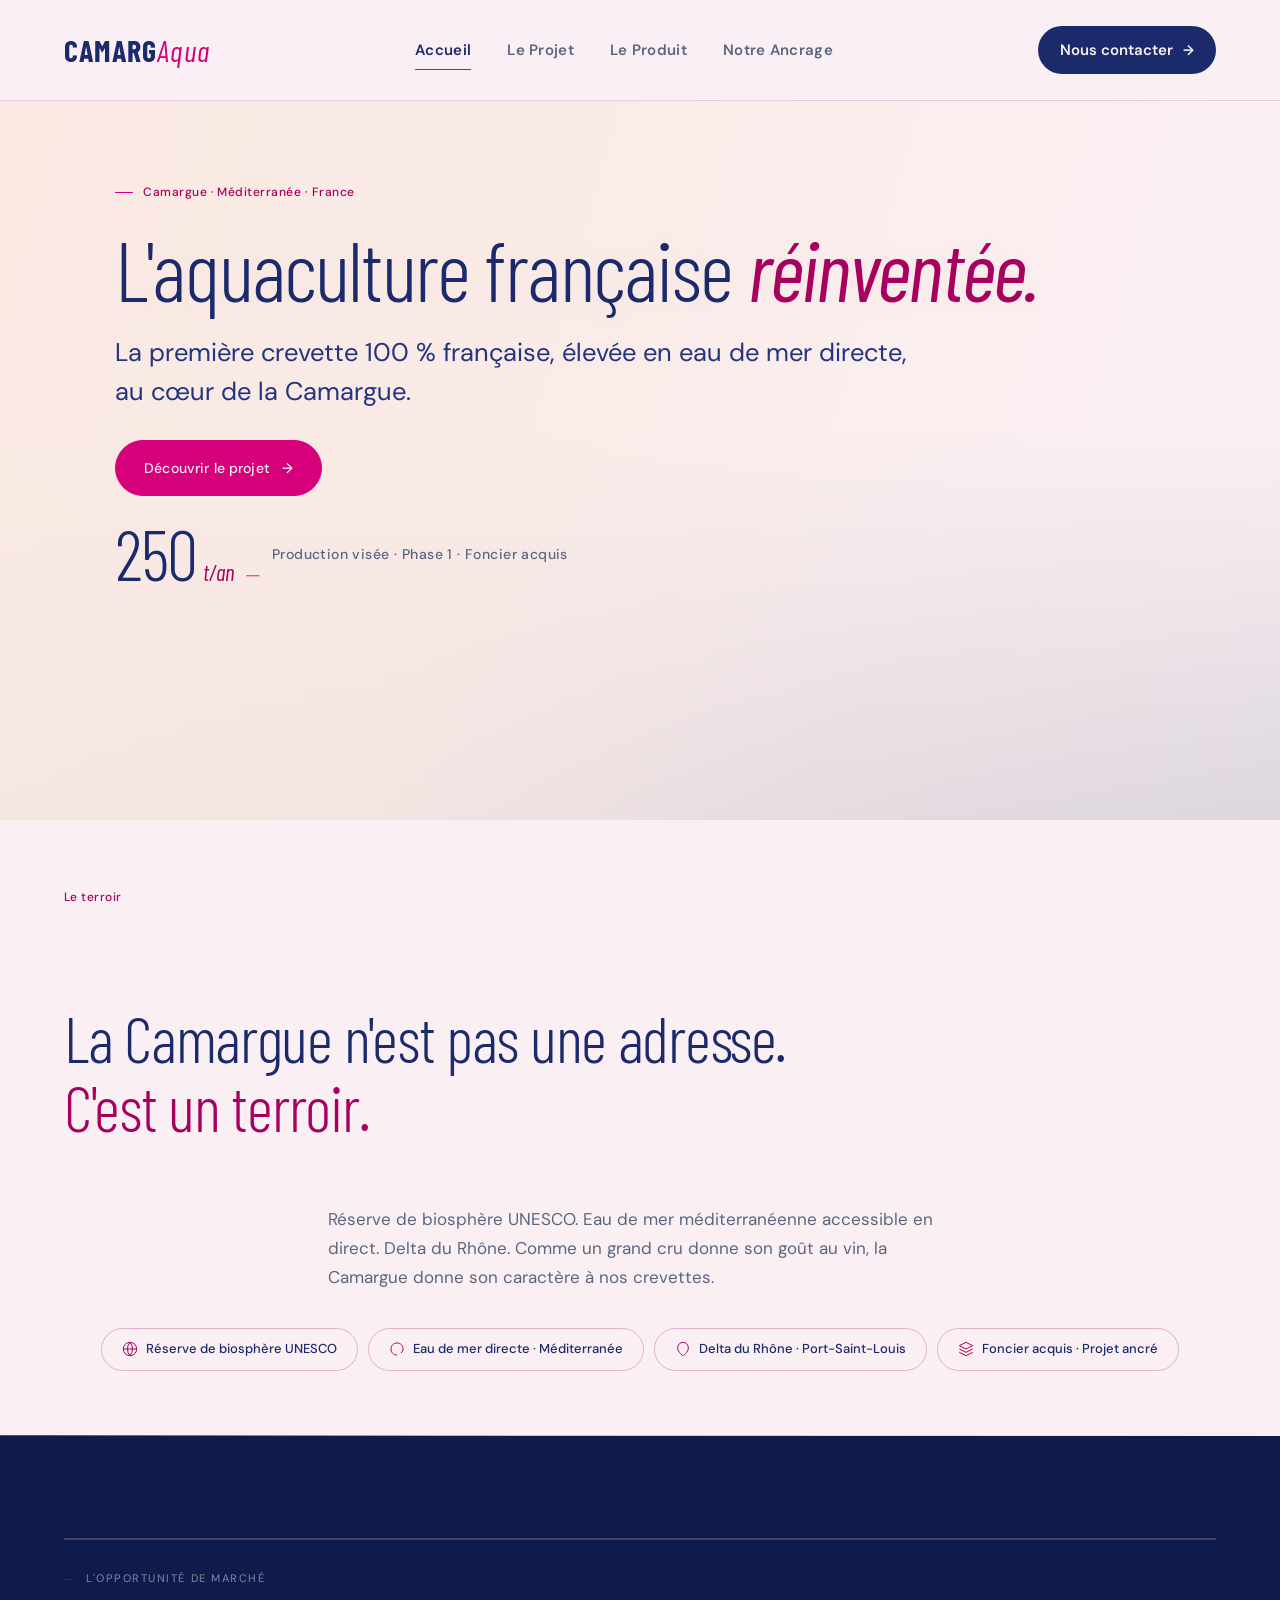
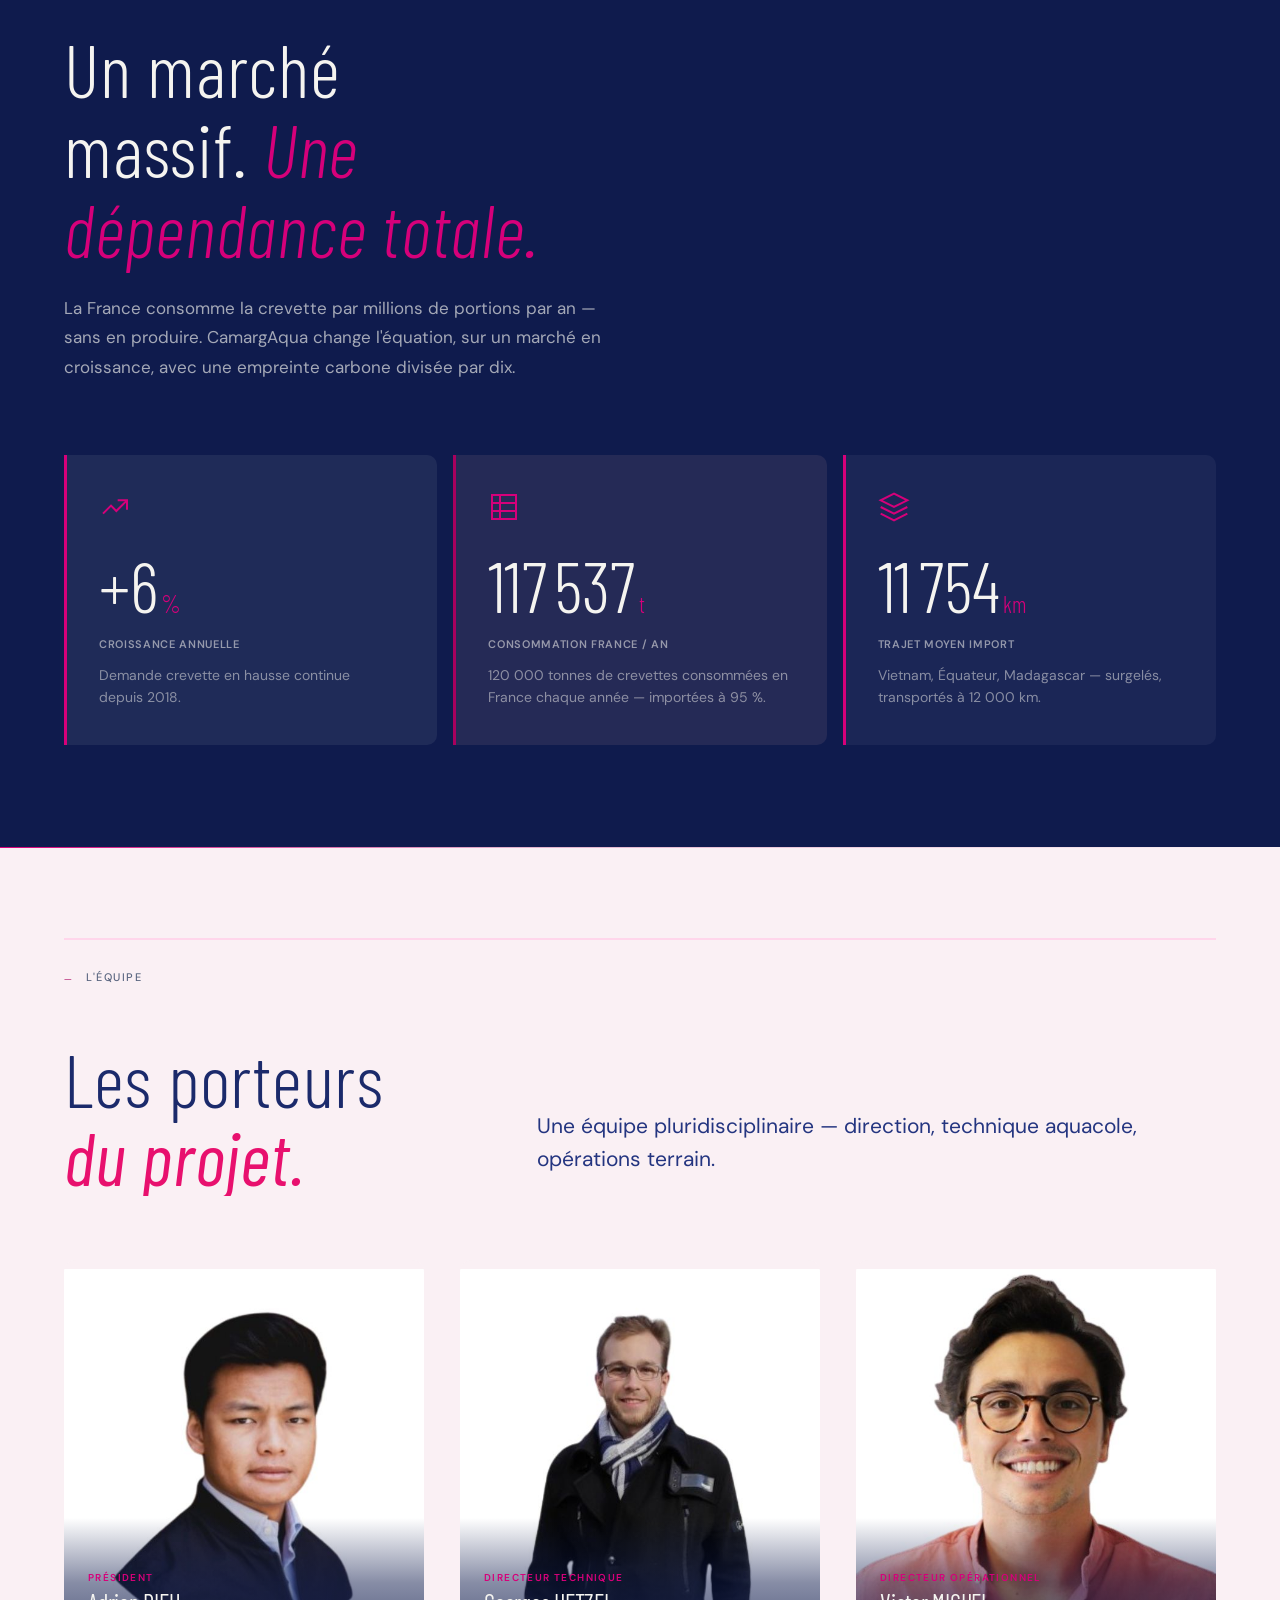
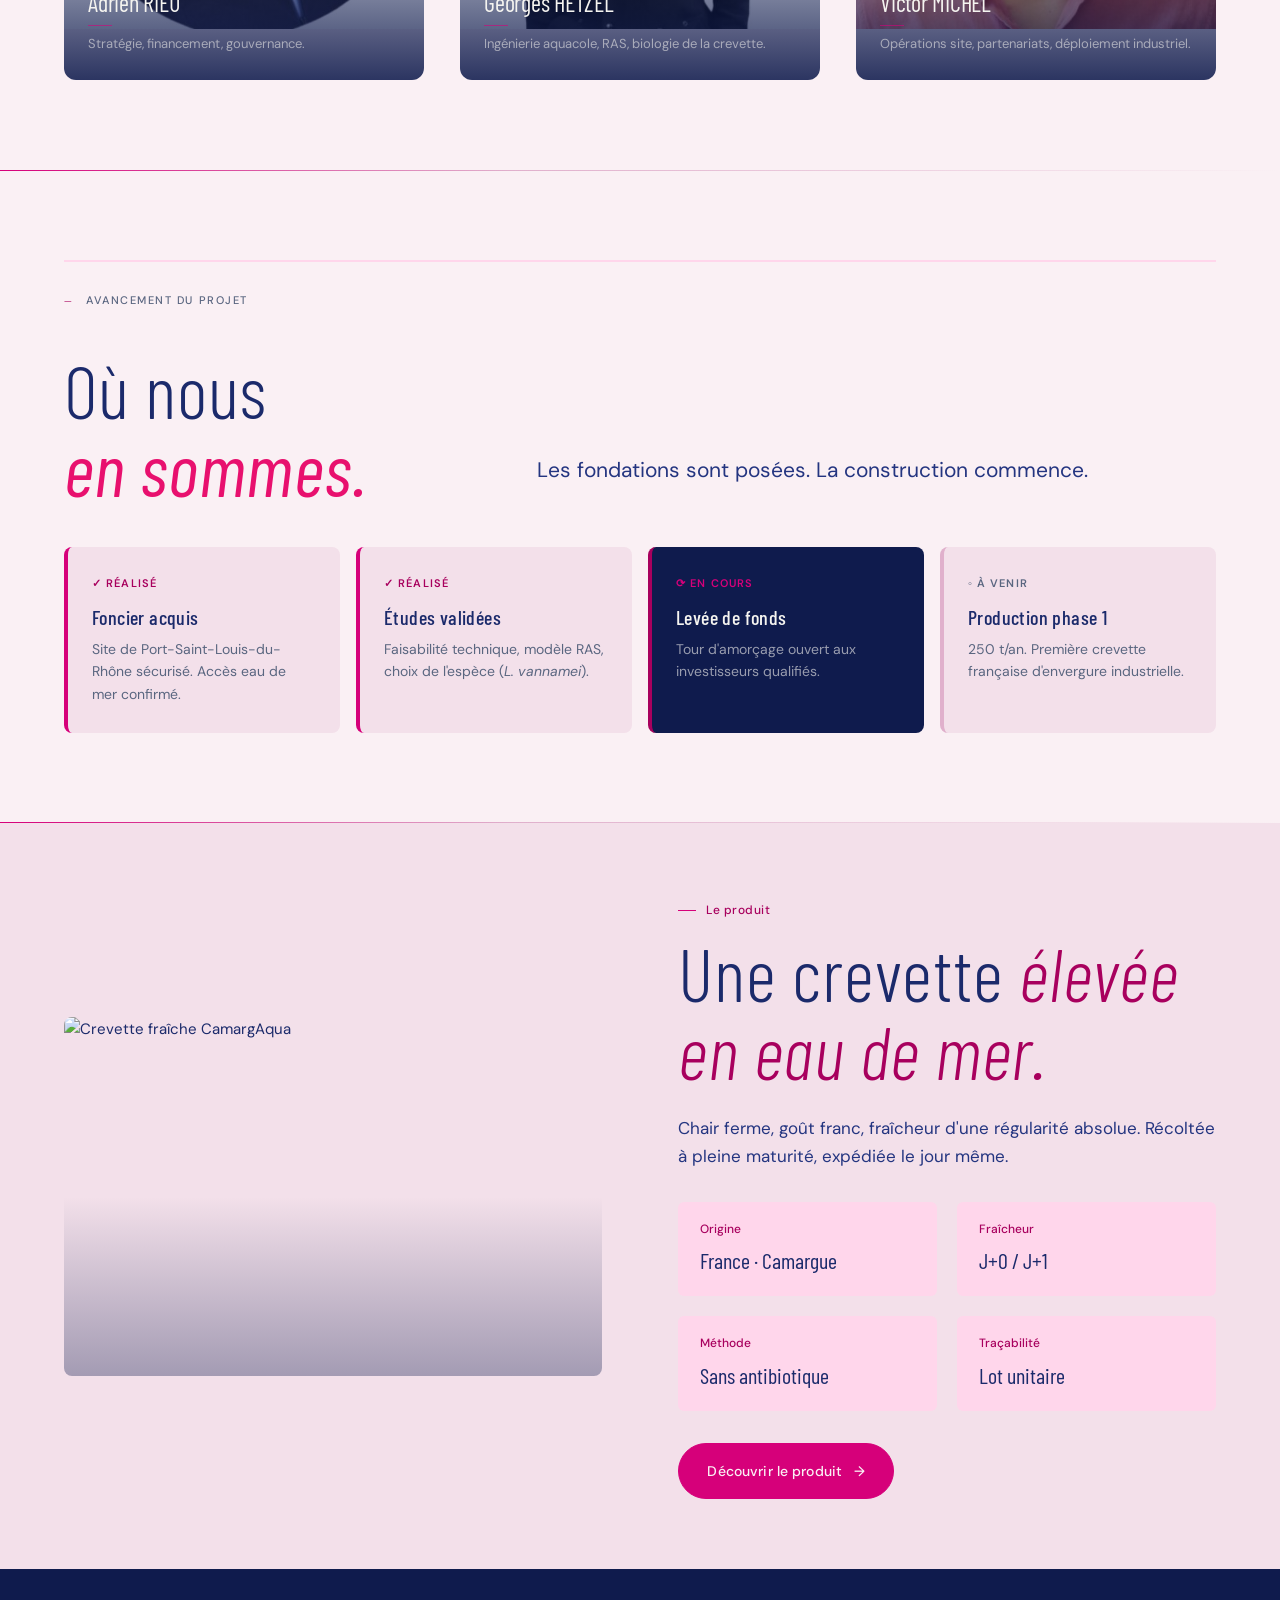
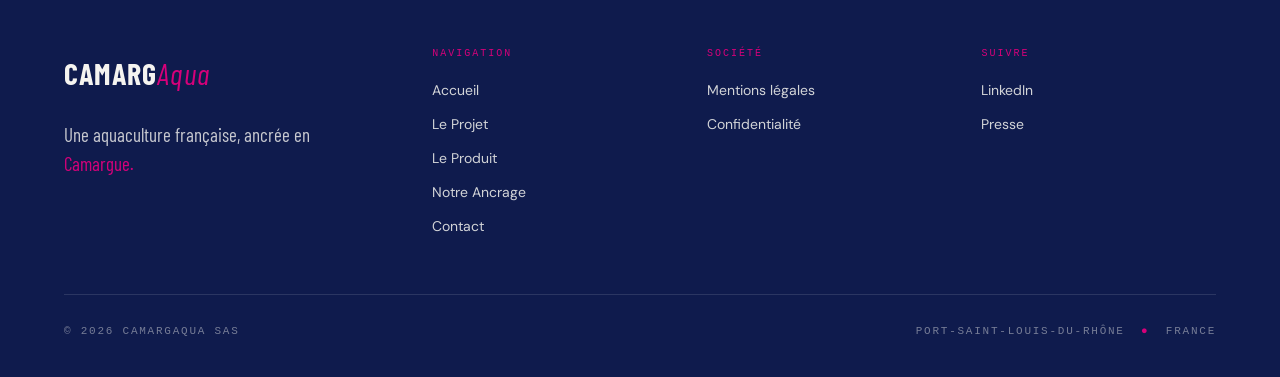
==== index.html @ 9733d31d "FUshia" ====
﻿<!doctype html>
<html lang="fr">
<head>
<meta charset="utf-8" />
<meta name="viewport" content="width=device-width, initial-scale=1, viewport-fit=cover" />
<title>CamargAqua — La première crevette française, élevée en Camargue</title>
<meta name="description" content="La France importe 95 % de ses crevettes. CamargAqua construit la première filière française d'envergure, en Camargue, sur foncier acquis. 250 t/an, phase 1." />
<meta name="theme-color" content="#FBF3EC" />
<link rel="canonical" href="https://camargaqua.fr/" />
<link rel="icon" type="image/svg+xml" href="assets/favicon.svg" />

<meta property="og:type" content="website" />
<meta property="og:locale" content="fr_FR" />
<meta property="og:site_name" content="CamargAqua" />
<meta property="og:url" content="https://camargaqua.fr/" />
<meta property="og:title" content="CamargAqua — Aquaculture française d'exception, en Camargue" />
<meta property="og:description" content="Une crevette française d'exception, élevée en Camargue. Recirculation eau de mer, traçabilité totale, fraîcheur J+0." />
<meta property="og:image" content="https://images.unsplash.com/photo-1518609878373-06d740f60d8b?w=1200&q=80&auto=format&fit=crop" />
<meta name="twitter:card" content="summary_large_image" />
<meta name="twitter:title" content="CamargAqua — Aquaculture française d'exception, en Camargue" />
<meta name="twitter:description" content="Une crevette française d'exception, élevée en Camargue." />
<meta name="twitter:image" content="https://images.unsplash.com/photo-1562747981-1975c624e26e?w=1200&q=80&auto=format&fit=crop" />

<link rel="preconnect" href="https://fonts.googleapis.com" />
<link rel="preconnect" href="https://fonts.gstatic.com" crossorigin />
<link rel="preconnect" href="https://images.unsplash.com" crossorigin />
<link href="https://fonts.googleapis.com/css2?family=Barlow+Condensed:ital,wght@0,400;0,600;0,700;1,400&family=DM+Sans:wght@300;400;500;600&display=swap" rel="stylesheet" />
<link rel="preload" as="image" href="https://images.unsplash.com/photo-1562747981-1975c624e26e?w=2400&q=85&auto=format&fit=crop" fetchpriority="high" />
<link rel="stylesheet" href="assets/site.css" />
<style>
/* ——— Hero KPI inline ——— */
.hero-kpi {
  display: flex;
  align-items: baseline;
  gap: 7px;
  margin-top: 22px;
  flex-wrap: wrap;
}
.hero-kpi-num {
  font-family: var(--serif);
  font-size: clamp(52px, 5.5vw, 72px);
  font-weight: 300;
  color: var(--royal);
  letter-spacing: -0.03em;
  line-height: 1;
}
.hero-kpi-unit {
  font-family: var(--serif);
  font-style: italic;
  font-size: clamp(18px, 1.8vw, 24px);
  color: var(--shrimp-deep);
}
.hero-kpi-sep {
  color: var(--shrimp);
  font-size: 18px;
  opacity: 0.7;
  margin: 0 4px;
}
.hero-kpi-label {
  font-size: 14px;
  color: var(--muted);
  letter-spacing: 0.03em;
  font-weight: 500;
  line-height: 1.4;
  align-self: center;
}
@media (max-width: 480px) {
  .hero-kpi-label { display: none; }
}
.home-hero {
  position: relative;
  min-height: clamp(480px, 80vh, 760px);
}
/* Mobile hero height handled by site.css */
.home-hero .bg {
  position: absolute; inset: 0; z-index: -2;
  background-image: url("https://images.unsplash.com/photo-1562747981-1975c624e26e?w=2400&q=85&auto=format&fit=crop");
  background-size: cover;
  background-position: center 40%;
  filter: saturate(0.92);
}
.home-hero::before {
  content: ""; position: absolute; inset: 0; z-index: -1;
  background:
    linear-gradient(105deg, rgba(250,233,226,0.92) 0%, rgba(250,233,226,0.76) 38%, rgba(250,233,226,0.28) 68%, transparent 100%),
    linear-gradient(0deg, rgba(15,27,77,0.12) 0%, transparent 55%);
}
.home-hero-inner {
  width: 100%;
  display: flex; flex-direction: column;
  justify-content: flex-end;
  padding: clamp(16px, 1.5vw, 24px) 0 clamp(40px, 5vw, 64px);
}
.home-hero-grid {
  display: grid;
  grid-template-columns: 1.4fr 1fr;
  gap: clamp(32px, 5vw, 80px);
  align-items: end;
}
.home-hero h1 {
  font-size: clamp(52px, 6.6vw, 96px);
  font-weight: 300;
  line-height: 1.02;
  letter-spacing: -0.022em;
  text-shadow: 0 1px 12px rgba(250,233,226,0.5);
}
/* .it on hero — italic terracotta, no box */
.home-hero h1 .it {
  background: none;
  color: var(--shrimp-deep);
  padding: 0;
}
.home-hero .lede { max-width: 44ch; margin-top: 20px; font-size: clamp(20px, 2vw, 26px); }
.home-hero-meta {
  display: grid; gap: 18px;
  font-size: 14px;
  background: rgba(250,233,226,0.88);
  backdrop-filter: blur(8px);
  -webkit-backdrop-filter: blur(8px);
  padding: 28px 28px;
  border-radius: 6px;
}
.home-hero-meta dl { margin: 0; display: grid; gap: 4px; padding-left: 16px; border-left: 2px solid var(--shrimp); }
.home-hero-meta dt { font-size: 12px; color: var(--shrimp-deep); font-weight: 500; }
.home-hero-meta dd { margin: 0; color: var(--royal); font-size: 15px; }
@media (min-width: 901px) {
  /* Respir supplémentaire à gauche sur desktop */
  .wrap.home-hero-inner {
    padding-left: clamp(80px, 9vw, 160px);
  }
}
@media (max-width: 900px) {
  .home-hero-grid { grid-template-columns: 1fr; gap: 36px; }
  .home-hero::before { background: linear-gradient(180deg, rgba(250,233,226,0.88) 0%, rgba(250,233,226,0.65) 65%, rgba(15,27,77,0.25) 100%); }
}

.manifesto { padding: clamp(70px, 9vw, 130px) 0; position: relative; }
.manifesto-grid {
  display: grid;
  grid-template-columns: 1.05fr 0.95fr;
  gap: clamp(40px, 6vw, 90px);
  align-items: center;
}
.manifesto-text { max-width: 22ch; }
.manifesto-text .quote {
  font-family: var(--serif);
  font-style: italic;
  font-size: clamp(34px, 4.2vw, 60px);
  line-height: 1.12;
  color: var(--royal);
  font-weight: 300;
  letter-spacing: -0.01em;
}
.manifesto-text .quote span.shrimp { color: var(--shrimp-deep); }
.manifesto-text .credit {
  margin-top: 36px;
  display: flex; align-items: center; gap: 14px;
  font-size: 13px; color: var(--muted);
}
.manifesto-text .credit::before { content: ""; width: 32px; height: 1px; background: var(--shrimp); }
.manifesto-image {
  position: relative;
  aspect-ratio: 5/6;
  overflow: hidden;
  border-radius: 6px;
}
.manifesto-image img {
  position: absolute; inset: 0; width: 100%; height: 100%; object-fit: cover;
}
.manifesto-image .tag {
  position: absolute; top: 24px; left: 24px;
  background: rgba(251,243,236,0.92);
  backdrop-filter: blur(8px);
}
@media (max-width: 900px) {
  .manifesto-grid { grid-template-columns: 1fr; gap: 32px; }
  .manifesto-image { aspect-ratio: 16/10; }
}

.three-up { display: grid; grid-template-columns: repeat(3, 1fr); gap: 20px; }
.tu-cell {
  background: var(--bg-soft);
  padding: 44px 32px;
  display: flex; flex-direction: column; gap: 18px;
  border-radius: 6px;
  transition: transform .25s ease, background .25s ease;
}
.tu-cell:hover { transform: translateY(-2px); }
.tu-cell.featured { background: var(--shrimp-pale); }
.tu-cell .num-big {
  font-family: var(--serif);
  font-size: 48px; line-height: 1; color: var(--shrimp-deep);
  font-style: italic; font-weight: 300;
}
.tu-cell h3 { font-size: 28px; font-weight: 400; }
.tu-cell p { color: var(--muted); font-size: 15px; line-height: 1.6; margin: 0; }
.tu-cell a {
  margin-top: auto;
  font-size: 14px; color: var(--royal); font-weight: 500;
  display: inline-flex; align-items: center; gap: 8px;
  align-self: flex-start;
  transition: gap .2s ease;
}
.tu-cell a:hover { gap: 12px; color: var(--shrimp-deep); }
.tu-cell a::after { content: "→"; }
@media (max-width: 900px) { .three-up { grid-template-columns: 1fr; } }

.pt-grid {
  display: grid; grid-template-columns: 1fr 1fr;
  gap: clamp(40px, 6vw, 96px);
  align-items: center;
}
.pt-image { aspect-ratio: 3/2; position: relative; overflow: hidden; border-radius: 8px; }
.pt-image img { position: absolute; inset: 0; width: 100%; height: 100%; object-fit: cover; }
.pt-image::after {
  content: ""; position: absolute; inset: 0;
  background: linear-gradient(180deg, transparent 50%, rgba(15,27,77,0.35) 100%);
}
.pt-text h2 { font-size: clamp(40px, 5vw, 64px); font-weight: 300; margin-bottom: 24px; }
.pt-text h2 em { color: var(--shrimp-deep); font-style: italic; }
.pt-text p { font-size: 17px; line-height: 1.65; color: var(--royal-2); margin: 0 0 18px; }
.quick-attrs { display: grid; grid-template-columns: repeat(2, 1fr); gap: 20px; margin: 32px 0; }
.qa { padding: 18px 22px; background: var(--shrimp-pale); border-radius: 6px; }
.qa .k { font-size: 12px; color: var(--shrimp-deep); margin-bottom: 4px; font-weight: 500; }
.qa .v { font-family: var(--serif); font-size: 22px; color: var(--royal); font-weight: 400; }
@media (max-width: 900px) { .pt-grid { grid-template-columns: 1fr; } }

.cta-final {
  background: var(--shrimp);
  color: var(--royal);
  padding: clamp(56px, 7vw, 100px) 0;
  border-radius: 6px;
  margin: 0 var(--gutter);
}
.cta-final .wrap { padding: 0 clamp(20px, 4vw, 56px); }
.cta-final-grid { display: grid; grid-template-columns: 1.4fr 1fr; gap: 40px; align-items: end; }
.cta-final h2 { color: var(--royal); font-size: clamp(36px, 4.4vw, 56px); font-weight: 300; }
.cta-final h2 em { font-style: italic; color: var(--bg); }
.cta-final p { color: var(--royal-2); font-size: 16px; margin: 16px 0 0; max-width: 40ch; }
.cta-final .actions { display: flex; gap: 14px; justify-content: flex-end; flex-wrap: wrap; }
.cta-final .btn { border-color: var(--royal); color: var(--royal); }
.cta-final .btn:hover { background: var(--royal); color: var(--bg); border-color: var(--royal); }
.cta-final .btn-primary { background: var(--royal); border-color: var(--royal); color: var(--bg); }
.cta-final .btn-primary:hover { background: var(--royal-3); border-color: var(--royal-3); }
@media (max-width: 820px) { .cta-final-grid { grid-template-columns: 1fr; } .cta-final .actions { justify-content: flex-start; } }

/* Responsive pour les nouvelles sections inline */
@media (max-width: 900px) {
  /* Opportunité de marché — 2 colonnes → 1 colonne */
  section[style*="royal-3"] .wrap > div[style*="grid-template-columns:1.2fr"] {
    grid-template-columns: 1fr !important;
  }
  /* Jalons — 4 colonnes → 2 colonnes */
  section[style*="bg-soft"] > .wrap > div[style*="repeat(4"] {
    grid-template-columns: repeat(2, 1fr) !important;
  }
  /* Équipe — 3 colonnes → 1 colonne */
  section > .wrap > div[style*="repeat(3,1fr)"] {
    grid-template-columns: 1fr !important;
  }
}
@media (max-width: 600px) {
  section[style*="bg-soft"] > .wrap > div[style*="repeat(4"] {
    grid-template-columns: 1fr !important;
  }
}
</style>
<script type="application/ld+json">
{
  "@context": "https://schema.org",
  "@type": "Organization",
  "name": "CamargAqua",
  "legalName": "CamargAqua SAS",
  "url": "https://camargaqua.fr/",
  "logo": "https://camargaqua.fr/assets/favicon.svg",
  "description": "Aquaculture française d'exception en Camargue. Élevage de crevette en système recirculé, eau de mer, traçabilité totale.",
  "address": {
    "@type": "PostalAddress",
    "streetAddress": "Port-Saint-Louis-du-Rhône",
    "postalCode": "13230",
    "addressCountry": "FR"
  },
  "contactPoint": [
    { "@type": "ContactPoint", "email": "direction@camargaqua.fr", "contactType": "customer support" },
    { "@type": "ContactPoint", "email": "commercial@camargaqua.fr", "contactType": "sales" },
    { "@type": "ContactPoint", "email": "presse@camargaqua.fr", "contactType": "press" }
  ]
}
</script>
</head>
<body>

<a class="skip-link" href="#main">Aller au contenu</a>

<header class="topbar">
  <div class="wrap topbar-inner">
    <a class="brand" href="index.html"><span class="brand-mark"></span><span class="brand-name">Camarg<em>Aqua</em></span></a>
    <nav class="primary" aria-label="Navigation principale">
      <a href="index.html" class="active">Accueil</a>
      <a href="projet.html">Le Projet</a>
      <a href="produit.html">Le Produit</a>
      <a href="ancrage.html">Notre Ancrage</a>
    </nav>
    <a class="cta" href="contact.html">Nous contacter</a>
    <button class="menu-toggle" type="button" aria-label="Ouvrir le menu" aria-expanded="false">
      <svg class="icon-open" viewBox="0 0 24 24" fill="none" stroke="currentColor" stroke-width="2" stroke-linecap="round" aria-hidden="true"><line x1="4" y1="7" x2="20" y2="7"/><line x1="4" y1="12" x2="20" y2="12"/><line x1="4" y1="17" x2="20" y2="17"/></svg>
      <svg class="icon-close" viewBox="0 0 24 24" fill="none" stroke="currentColor" stroke-width="2" stroke-linecap="round" aria-hidden="true"><line x1="6" y1="6" x2="18" y2="18"/><line x1="6" y1="18" x2="18" y2="6"/></svg>
    </button>
  </div>
</header>

<!-- Menu mobile — hors topbar pour éviter le bug backdrop-filter iOS -->
<nav class="mobile-nav-overlay" aria-label="Menu mobile">
  <a href="index.html" class="active">Accueil</a>
  <a href="projet.html">Le Projet</a>
  <a href="produit.html">Le Produit</a>
  <a href="ancrage.html">Notre Ancrage</a>
  <a class="mobile-cta" href="contact.html">Nous contacter</a>
</nav>

<main id="main">

<section class="home-hero">
  <div class="bg" role="img" aria-label="Flamants roses en Camargue"></div>
  <div class="wrap home-hero-inner">
    <div class="eyebrow reveal">Camargue · Méditerranée · France</div>
    <div class="home-hero-grid reveal reveal-delay-1" style="margin-top: 24px; grid-template-columns: 1fr;">
      <div>
        <h1>L'aquaculture française <span class="it">réinventée.</span></h1>
        <p class="lede">
          La première crevette 100 % française, élevée en eau de mer directe, au cœur de la Camargue.
        </p>
        <div style="display:flex; gap: 12px; margin-top: 28px; flex-wrap: wrap;">
          <a class="btn btn-primary" href="projet.html">Découvrir le projet</a>
        </div>
        <div class="hero-kpi reveal reveal-delay-2">
          <span class="hero-kpi-num">250</span><span class="hero-kpi-unit">t/an</span>
          <span class="hero-kpi-sep">—</span>
          <span class="hero-kpi-label">Production visée · Phase 1 · Foncier acquis</span>
        </div>
      </div>
    </div>
  </div>
</section>

<section style="padding: clamp(44px, 5vw, 80px) 0;">
  <div class="wrap">
    <div class="terroir-block reveal" style="max-width:none; text-align:left;">
      <div class="eyebrow no-rule" style="justify-content: center; margin-bottom: 32px;">Le terroir</div>
      <p class="t-quote">La Camargue n'est pas une adresse.<br /><em>C'est un terroir.</em></p>
      <p class="t-sub">Réserve de biosphère UNESCO. Eau de mer méditerranéenne accessible en direct. Delta du Rhône. Comme un grand cru donne son goût au vin, la Camargue donne son caractère à nos crevettes.</p>
      <div class="terroir-pills reveal reveal-delay-1">
        <span class="terroir-pill">
          <svg viewBox="0 0 24 24" fill="none" stroke="currentColor" stroke-width="1.5"><circle cx="12" cy="12" r="10"/><path d="M12 2a15 15 0 0 1 0 20M12 2a15 15 0 0 0 0 20M2 12h20"/></svg>
          Réserve de biosphère UNESCO
        </span>
        <span class="terroir-pill">
          <svg viewBox="0 0 24 24" fill="none" stroke="currentColor" stroke-width="1.5"><path d="M3 12c0-5 3.5-9 9-9s9 4 9 9"/><path d="M3 12c0 5 3.5 9 9 9"/><path d="M21 12c0 2-1 4-3 6"/></svg>
          Eau de mer directe · Méditerranée
        </span>
        <span class="terroir-pill">
          <svg viewBox="0 0 24 24" fill="none" stroke="currentColor" stroke-width="1.5"><path d="M12 22s-8-4.5-8-11.8A8 8 0 0 1 12 2a8 8 0 0 1 8 8.2c0 7.3-8 11.8-8 11.8z"/></svg>
          Delta du Rhône · Port-Saint-Louis
        </span>
        <span class="terroir-pill">
          <svg viewBox="0 0 24 24" fill="none" stroke="currentColor" stroke-width="1.5"><path d="M12 2L2 7l10 5 10-5-10-5z"/><path d="M2 17l10 5 10-5"/><path d="M2 12l10 5 10-5"/></svg>
          Foncier acquis · Projet ancré
        </span>
      </div>
    </div>
</div>
</section>

<hr class="section-sep" />
<!-- ═══ L'OPPORTUNITÉ DE MARCHÉ — 4 angles uniques ═══ -->
<section style="background: var(--royal-3); color: rgba(245,244,240,0.9); padding: clamp(64px,8vw,120px) 0;">
  <div class="wrap">
    <div class="chapter-label reveal" style="border-color: rgba(232,180,166,0.25); margin-bottom: 40px;">
      <span class="ch-num" style="color: var(--shrimp);">—</span>
      <span class="ch-title" style="color: rgba(250,233,226,0.45); letter-spacing: 0.14em;">L'opportunité de marché</span>
    </div>
    <div style="max-width: 56ch; margin-bottom: clamp(48px,6vw,72px);" class="reveal reveal-delay-1">
      <h2 style="color:#F5F4F0; font-size: clamp(36px,4.8vw,64px); font-weight:300; line-height:1.08; margin-bottom:24px;">
        Un marché massif. <span style="font-style:italic; color:var(--shrimp);">Une dépendance totale.</span>
      </h2>
      <p style="font-size:17px; line-height:1.75; color:rgba(245,244,240,0.65); margin:0;">
        La France consomme la crevette par millions de portions par an — sans en produire. CamargAqua change l'équation, sur un marché en croissance, avec une empreinte carbone divisée par dix.
      </p>
    </div>
    <div style="display:grid; grid-template-columns:1fr 1fr 1fr; gap:16px;">
      <!-- Carte 1 : croissance du marché -->
      <div style="background:rgba(245,244,240,0.07); border-left:3px solid var(--shrimp); border-radius:0 10px 10px 0; padding:36px 32px; transition: background .3s ease, transform .3s ease;" class="reveal reveal-delay-1" onmouseover="this.style.background='rgba(232,180,166,0.16)'; this.style.transform='translateY(-4px)'" onmouseout="this.style.background='rgba(245,244,240,0.07)'; this.style.transform='translateY(0)'">
        <svg width="32" height="32" viewBox="0 0 24 24" fill="none" stroke="var(--shrimp)" stroke-width="1.5" style="margin-bottom:20px;"><polyline points="3 17 9 11 13 15 21 7"/><polyline points="14 7 21 7 21 14"/></svg>
        <div style="font-family:var(--serif); font-size:clamp(48px,5.5vw,72px); font-weight:300; color:#F5F4F0; line-height:1;">+<span data-target="6">0</span><span style="font-size:0.36em; color:var(--shrimp); margin-left:3px;">%</span></div>
        <div style="font-size:11px; color:rgba(245,244,240,0.55); margin-top:16px; letter-spacing:0.06em; font-weight:600; text-transform:uppercase;">Croissance annuelle</div>
        <p style="font-size:14px; color:rgba(245,244,240,0.5); margin:10px 0 0; line-height:1.6;">Demande crevette en hausse continue depuis 2018.</p>
      </div>
      <!-- Carte 2 : consommation France -->
      <div style="background:rgba(232,180,166,0.10); border-left:3px solid var(--shrimp-deep); border-radius:0 10px 10px 0; padding:36px 32px; transition: background .3s ease, transform .3s ease;" class="reveal reveal-delay-2" onmouseover="this.style.background='rgba(232,180,166,0.20)'; this.style.transform='translateY(-4px)'" onmouseout="this.style.background='rgba(232,180,166,0.10)'; this.style.transform='translateY(0)'">
        <svg width="32" height="32" viewBox="0 0 24 24" fill="none" stroke="var(--shrimp)" stroke-width="1.5" style="margin-bottom:20px;"><path d="M3 3h18v18H3z"/><path d="M3 9h18M3 15h18M9 3v18"/></svg>
        <div style="font-family:var(--serif); font-size:clamp(48px,5.5vw,72px); font-weight:300; color:#F5F4F0; line-height:1;"><span data-target="120000">0</span><span style="font-size:0.32em; color:var(--shrimp); margin-left:4px;">t</span></div>
        <div style="font-size:11px; color:rgba(245,244,240,0.55); margin-top:16px; letter-spacing:0.06em; font-weight:600; text-transform:uppercase;">Consommation France / an</div>
        <p style="font-size:14px; color:rgba(245,244,240,0.5); margin:10px 0 0; line-height:1.6;">120 000 tonnes de crevettes consommées en France chaque année — importées à 95 %.</p>
      </div>
      <!-- Carte 3 : distance moyenne import -->
      <div style="background:rgba(245,244,240,0.05); border-left:3px solid var(--shrimp); border-radius:0 10px 10px 0; padding:36px 32px; transition: background .3s ease, transform .3s ease;" class="reveal reveal-delay-3" onmouseover="this.style.background='rgba(232,180,166,0.16)'; this.style.transform='translateY(-4px)'" onmouseout="this.style.background='rgba(245,244,240,0.05)'; this.style.transform='translateY(0)'">
        <svg width="32" height="32" viewBox="0 0 24 24" fill="none" stroke="var(--shrimp)" stroke-width="1.5" style="margin-bottom:20px;"><path d="M12 2L2 7l10 5 10-5-10-5z"/><polyline points="2 17 12 22 22 17"/><polyline points="2 12 12 17 22 12"/></svg>
        <div style="font-family:var(--serif); font-size:clamp(48px,5.5vw,72px); font-weight:300; color:#F5F4F0; line-height:1;"><span data-target="12000">0</span><span style="font-size:0.32em; color:var(--shrimp); margin-left:3px;">km</span></div>
        <div style="font-size:11px; color:rgba(245,244,240,0.55); margin-top:16px; letter-spacing:0.06em; font-weight:600; text-transform:uppercase;">Trajet moyen import</div>
        <p style="font-size:14px; color:rgba(245,244,240,0.5); margin:10px 0 0; line-height:1.6;">Vietnam, Équateur, Madagascar — surgelés, transportés à 12 000 km.</p>
      </div>
    </div>
  </div>
</section>

<hr class="section-sep" />
<!-- ═══ L'ÉQUIPE ═══ -->
<section style="background: var(--bg); padding: clamp(56px,7vw,96px) 0;">
  <div class="wrap">
    <div class="chapter-label reveal">
      <span class="ch-num">—</span>
      <span class="ch-title">L'équipe</span>
    </div>
    <header class="section-head reveal reveal-delay-1" style="margin-bottom: clamp(36px,5vw,64px);">
      <div>
        <h2 style="font-size:clamp(36px,4.4vw,56px); font-weight:300;">Les porteurs<br /><span class="it">du projet.</span></h2>
      </div>
      <div class="head-meta">
        <p class="lede">Une équipe pluridisciplinaire — direction, technique aquacole, opérations terrain.</p>
      </div>
    </header>
    <div class="grid-3col" style="gap: clamp(20px,3vw,36px);">
      <!-- Adrien -->
      <article class="team-card reveal reveal-delay-1" data-team-slot="0" style="background: var(--bg);">
        <div class="team-card-photo">
          <img src="assets/team/adrien.jpg" alt="Adrien RIEU" loading="lazy" width="320" height="320" onerror="this.style.display='none'; this.parentElement.innerHTML='<div class=&quot;team-card-initials&quot;>AR</div>'" />
        </div>
        <div class="team-card-body">
          <div class="team-card-role">Président</div>
          <h3 class="team-card-name">Adrien RIEU</h3>
          <div class="team-card-sep"></div>
          <p class="team-card-desc">Stratégie, financement, gouvernance.</p>
        </div>
      </article>
      <!-- Georges -->
      <article class="team-card team-card--accent reveal reveal-delay-2" data-team-slot="1" style="background: var(--bg);">
        <div class="team-card-photo">
          <img src="assets/team/georges.jpg" alt="Georges HETZEL" loading="lazy" width="320" height="320" onerror="this.style.display='none'; this.parentElement.innerHTML='<div class=&quot;team-card-initials&quot;>GH</div>'" />
        </div>
        <div class="team-card-body">
          <div class="team-card-role">Directeur Technique</div>
          <h3 class="team-card-name">Georges HETZEL</h3>
          <div class="team-card-sep"></div>
          <p class="team-card-desc">Ingénierie aquacole, RAS, biologie de la crevette.</p>
        </div>
      </article>
      <!-- Victor -->
      <article class="team-card reveal reveal-delay-3" data-team-slot="2" style="background: var(--bg);">
        <div class="team-card-photo">
          <img src="assets/team/victor.jpg" alt="Victor MICHEL" loading="lazy" width="320" height="320" onerror="this.style.display='none'; this.parentElement.innerHTML='<div class=&quot;team-card-initials&quot;>VM</div>'" />
        </div>
        <div class="team-card-body">
          <div class="team-card-role">Directeur Opérationnel</div>
          <h3 class="team-card-name">Victor MICHEL</h3>
          <div class="team-card-sep"></div>
          <p class="team-card-desc">Opérations site, partenariats, déploiement industriel.</p>
        </div>
      </article>
    </div>
  </div>
</section>

<hr class="section-sep" />
<!-- ═══ ÉTAT D'AVANCEMENT ═══ -->
<section style="background: var(--bg); padding: clamp(56px,7vw,96px) 0;">
  <div class="wrap">
    <div class="chapter-label reveal" style="margin-bottom:40px;">
      <span class="ch-num">—</span>
      <span class="ch-title">Avancement du projet</span>
    </div>
    <header class="section-head reveal reveal-delay-1" style="margin-bottom:40px;">
      <div>
        <h2 style="font-size:clamp(36px,4.4vw,56px); font-weight:300;">Où nous <span class="it">en sommes.</span></h2>
      </div>
      <div class="head-meta">
        <p class="lede">Les fondations sont posées. La construction commence.</p>
      </div>
    </header>
    <div class="grid-4col" style="gap:16px;">
      <div style="background:var(--bg-soft); border-radius:8px; padding:28px 24px; border-left:4px solid var(--shrimp);" class="reveal reveal-delay-1">
        <div style="font-size:11px; color:var(--shrimp-deep); font-weight:600; letter-spacing:0.1em; text-transform:uppercase; margin-bottom:14px;">✓ Réalisé</div>
        <h4 style="font-size:20px; font-weight:500; margin:0 0 10px;">Foncier acquis</h4>
        <p style="font-size:14px; color:var(--muted); margin:0; line-height:1.6;">Site de Port-Saint-Louis-du-Rhône sécurisé. Accès eau de mer confirmé.</p>
      </div>
      <div style="background:var(--bg-soft); border-radius:8px; padding:28px 24px; border-left:4px solid var(--shrimp);" class="reveal reveal-delay-2">
        <div style="font-size:11px; color:var(--shrimp-deep); font-weight:600; letter-spacing:0.1em; text-transform:uppercase; margin-bottom:14px;">✓ Réalisé</div>
        <h4 style="font-size:20px; font-weight:500; margin:0 0 10px;">Études validées</h4>
        <p style="font-size:14px; color:var(--muted); margin:0; line-height:1.6;">Faisabilité technique, modèle RAS, choix de l'espèce (<em>L. vannamei</em>).</p>
      </div>
      <div style="background:var(--royal-3); border-radius:8px; padding:28px 24px; border-left:4px solid var(--shrimp-deep);" class="reveal reveal-delay-3">
        <div style="font-size:11px; color:var(--shrimp); font-weight:600; letter-spacing:0.1em; text-transform:uppercase; margin-bottom:14px;">⟳ En cours</div>
        <h4 style="font-size:20px; font-weight:500; margin:0 0 10px; color:#F5F4F0;">Levée de fonds</h4>
        <p style="font-size:14px; color:rgba(245,244,240,0.6); margin:0; line-height:1.6;">Tour d'amorçage ouvert aux investisseurs qualifiés.</p>
      </div>
      <div style="background:var(--bg-soft); border-radius:8px; padding:28px 24px; border-left:4px solid var(--line);" class="reveal reveal-delay-4">
        <div style="font-size:11px; color:var(--muted); font-weight:600; letter-spacing:0.1em; text-transform:uppercase; margin-bottom:14px;">◦ À venir</div>
        <h4 style="font-size:20px; font-weight:500; margin:0 0 10px;">Production phase 1</h4>
        <p style="font-size:14px; color:var(--muted); margin:0; line-height:1.6;">250 t/an. Première crevette française d'envergure industrielle.</p>
      </div>
    </div>
  </div>
</section>

<hr class="section-sep" />
<section style="background: var(--bg-soft); padding: clamp(44px,5.5vw,80px) 0;">
  <div class="wrap">
    <div class="pt-grid">
      <div class="pt-image">
        <img src="https://images.unsplash.com/photo-1674962296996-b17a771d44b3?w=1400&q=80&auto=format&fit=crop" alt="Crevette fraîche CamargAqua" loading="lazy" width="1400" height="1750" />
      </div>
      <div class="pt-text">
        <div class="eyebrow">Le produit</div>
        <h2 style="margin-top:14px;">Une crevette <em>élevée en eau de mer.</em></h2>
        <p>Chair ferme, goût franc, fraîcheur d'une régularité absolue. Récoltée à pleine maturité, expédiée le jour même.</p>
        <div class="quick-attrs">
          <div class="qa"><div class="k">Origine</div><div class="v">France · Camargue</div></div>
          <div class="qa"><div class="k">Fraîcheur</div><div class="v">J+0 / J+1</div></div>
          <div class="qa"><div class="k">Méthode</div><div class="v">Sans antibiotique</div></div>
          <div class="qa"><div class="k">Traçabilité</div><div class="v">Lot unitaire</div></div>
        </div>
        <a class="btn btn-primary" href="produit.html">Découvrir le produit</a>
      </div>
    </div>
  </div>
</section>


</main>

<footer class="foot">
  <div class="wrap">
    <div class="foot-grid">
      <div>
        <a class="brand" href="index.html" style="color:#F5F4F0;"><span class="brand-mark"></span><span class="brand-name">Camarg<em>Aqua</em></span></a>
        <div class="tagline">Une aquaculture française, ancrée en <em>Camargue.</em></div>
      </div>
      <div class="col"><h5>Navigation</h5><ul>
        <li><a href="index.html">Accueil</a></li>
        <li><a href="projet.html">Le Projet</a></li>
        <li><a href="produit.html">Le Produit</a></li>
        <li><a href="ancrage.html">Notre Ancrage</a></li>
        <li><a href="contact.html">Contact</a></li>
      </ul></div>
      <div class="col"><h5>Société</h5><ul>
        <li><a href="legal/mentions-legales.html">Mentions légales</a></li>
        <li><a href="legal/confidentialite.html">Confidentialité</a></li>
      </ul></div>
      <div class="col"><h5>Suivre</h5><ul>
        <li><a href="#" rel="noopener">LinkedIn</a></li>
        <li><a href="contact.html">Presse</a></li>
      </ul></div>
    </div>
    <div class="foot-bottom">
      <span>© 2026 CamargAqua SAS</span>
      <span>Port-Saint-Louis-du-Rhône <span class="dot">●</span> France</span>
    </div>
  </div>
</footer>

<script src="assets/site.js" defer></script>
</body>
</html>
---- assets/site.css ----
/* ===================================================================
   CamargAqua — design tokens & global styles
   =================================================================== */
:root {
  /* Palette — fond blush neutre, accent fuchsia techno */
  --bg:        #FAF0F4;        /* blush très légèrement rosé-cool */
  --bg-soft:   #F3E0EA;        /* rose doux pour respiration de sections */
  --bg-warm:   #EAC8D8;        /* rose moyen pour zones d'accent */
  --pearl:     #DDA8C4;
  --line:      #E0B0CC;        /* filets rose-fuchsia doux */

  --royal:     #1B2A6B;
  --royal-2:   #243580;
  --royal-3:   #0F1B4D;
  --ocean:     #3854A8;
  --ocean-2:   #6E84C4;

  --shrimp:        #D6007A;    /* fuchsia vif — accent principal */
  --shrimp-soft:   #E8409A;    /* fuchsia moyen */
  --shrimp-pale:   #FFD6EB;    /* fuchsia très pâle — backgrounds */
  --shrimp-deep:   #A8005E;    /* fuchsia profond — textes accent */

  --ink:       var(--royal);
  --muted:     #5A6680;
  --muted-2:   #8E96AE;

  /* Barlow Condensed = titres, DM Sans = corps */
  --display: "Barlow Condensed", "Arial Narrow", Arial, sans-serif;
  --sans:    "DM Sans", -apple-system, BlinkMacSystemFont, "Helvetica Neue", Arial, sans-serif;
  --serif:   "Barlow Condensed", "Arial Narrow", Arial, sans-serif; /* compat alias */
  --mono:    "JetBrains Mono", ui-monospace, SFMono-Regular, Menlo, monospace;

  --maxw: 1320px;
  --gutter: clamp(28px, 5vw, 80px); /* plus d'air sur desktop */
}

* { box-sizing: border-box; }
html, body { margin: 0; padding: 0; }
html { scroll-behavior: smooth; overflow-x: hidden; }
body {
  background: var(--bg);
  color: var(--royal);
  font-family: var(--sans);
  font-size: 15px;
  line-height: 1.6;
  font-weight: 400;
  -webkit-font-smoothing: antialiased;
  text-rendering: optimizeLegibility;
  overflow-x: hidden;
  max-width: 100vw;
}
img { max-width: 100%; display: block; }
a { color: inherit; text-decoration: none; }
::selection { background: var(--shrimp); color: var(--bg); }

/* Hide all scrollbars */
::-webkit-scrollbar { display: none; }
* { scrollbar-width: none; -ms-overflow-style: none; }

.wrap {
  max-width: var(--maxw);
  margin: 0 auto;
  /* Definitive mobile padding fix — includes iOS notch safe area */
  padding-left: max(var(--gutter), calc(env(safe-area-inset-left) + 20px));
  padding-right: max(var(--gutter), calc(env(safe-area-inset-right) + 20px));
}

/* Skip link for keyboard users */
.skip-link {
  position: absolute; left: -9999px; top: 0;
  background: var(--royal); color: var(--bg);
  padding: 12px 18px; z-index: 100;
  border-radius: 0 0 6px 0;
  font-size: 14px; font-weight: 500;
}
.skip-link:focus { left: 0; }

/* ——— Type system ——— */
.eyebrow {
  font-family: var(--sans);
  font-size: 12px;
  letter-spacing: 0.04em;
  color: var(--shrimp-deep);
  font-weight: 500;
  display: inline-flex;
  align-items: center;
  gap: 10px;
}
.eyebrow .num { color: var(--shrimp-deep); font-weight: 500; opacity: 0.7; }
.eyebrow::before {
  content: ""; width: 18px; height: 1px; background: var(--shrimp);
}
.eyebrow.no-rule::before { display: none; }

h1, h2, h3, h4, h5 {
  font-family: var(--display);
  font-weight: 700;
  color: var(--royal);
  margin: 0;
  letter-spacing: 0.01em;
  line-height: 1.05;
  text-wrap: balance;
}
h1 { font-weight: 700; letter-spacing: 0.01em; }
h2 { font-weight: 300; font-size: clamp(48px, 5.8vw, 88px) !important; line-height: 1.05; }
h3 { font-weight: 600; }
h4 { font-weight: 600; letter-spacing: 0.02em; }
/* Italic accent words use Barlow Condensed Italic */
.it      { font-family: var(--display); font-style: italic; color: #E8106E; font-weight: 400; }
.it-blue { font-family: var(--display); font-style: italic; color: var(--ocean);  font-weight: 400; }
p { text-wrap: pretty; font-family: var(--sans); }
.lede {
  font-family: var(--sans);
  font-size: clamp(16px, 1.7vw, 21px);
  line-height: 1.55;
  color: var(--royal-2);
  font-weight: 400;
  font-style: normal;
}

/* ——— Top bar — fixed partout ——— */
.topbar {
  position: fixed;
  top: 0; left: 0; right: 0;
  z-index: 50;
  background: color-mix(in oklab, var(--bg) 94%, transparent);
  backdrop-filter: saturate(140%) blur(12px);
  -webkit-backdrop-filter: saturate(140%) blur(12px);
  border-bottom: 1px solid color-mix(in oklab, var(--line) 60%, transparent);
}
body { padding-top: 72px; } /* offset for fixed topbar on mobile */
@media (min-width: 901px) {
  body { padding-top: 100px; }
}
.topbar-inner {
  display: flex; align-items: center; justify-content: space-between;
  height: 72px; /* compact mobile-first */
  gap: 16px;
}
@media (min-width: 901px) {
  .topbar-inner { height: 100px; }
}
.brand { display: flex; align-items: center; gap: 10px; }
.brand-mark { display: none; } /* circle icon removed */
.brand-name {
  font-family: var(--display);
  font-size: clamp(22px, 2.4vw, 30px);
  letter-spacing: 0.04em;
  color: var(--royal);
  font-weight: 700;
  text-transform: uppercase;
}
.brand-name em { font-style: italic; color: var(--shrimp); font-weight: 400; text-transform: none; }
nav.primary { display: flex; gap: 36px; align-items: center; }
nav.primary a {
  font-size: 15px; color: var(--muted); font-weight: 600;
  letter-spacing: 0.02em;
  transition: color .2s ease;
  position: relative;
  padding: 6px 0;
}
nav.primary a:hover { color: var(--royal); }
nav.primary a.active { color: var(--royal); }
nav.primary a.active::after {
  content: ""; position: absolute; bottom: -2px; left: 0; width: 100%;
  height: 1px; background: var(--shrimp);
}
.topbar .cta {
  font-family: var(--sans); font-size: 15px; font-weight: 600;
  color: var(--bg);
  background: var(--royal);
  padding: 12px 22px;
  border-radius: 999px;
  display: inline-flex; align-items: center; gap: 10px;
  transition: background .2s ease;
}
.topbar .cta:hover { background: var(--shrimp); color: var(--bg); }
.topbar .cta::after { content: "→"; font-family: var(--sans); font-size: 14px; }

/* Mobile menu toggle button */
.menu-toggle {
  display: none;
  background: transparent;
  border: 1px solid var(--royal);
  border-radius: 999px;
  width: 42px; height: 42px;
  align-items: center; justify-content: center;
  cursor: pointer;
  padding: 0;
  color: var(--royal);
  position: relative;
  z-index: 101;
}
.menu-toggle:focus-visible {
  outline: 2px solid var(--shrimp-deep);
  outline-offset: 2px;
}
.menu-toggle svg { width: 18px; height: 18px; }
.menu-toggle .icon-close { display: none; }
body.menu-open .menu-toggle .icon-open { display: none; }
body.menu-open .menu-toggle .icon-close { display: block; }

/* Mobile nav overlay */
.mobile-nav-overlay {
  display: none;
  position: fixed;
  top: 72px; left: 0; right: 0;
  height: calc(100vh - 72px);
  background: var(--bg);
  z-index: 99;
  padding: 24px 22px;
  overflow-y: auto;
  border-top: 1px solid color-mix(in oklab, var(--line) 60%, transparent);
  flex-direction: column;
  gap: 0;
}
body.menu-open .mobile-nav-overlay { display: flex; }
body.menu-open { overflow: hidden; }
.mobile-nav-overlay a {
  font-size: 24px;
  font-family: var(--serif);
  color: var(--royal);
  padding: 20px 0;
  border-bottom: 1px solid color-mix(in oklab, var(--line) 50%, transparent);
  text-decoration: none;
  display: block;
  transition: color .2s ease, padding-left .2s ease;
}
.mobile-nav-overlay a:hover,
.mobile-nav-overlay a.active { color: var(--shrimp-deep); padding-left: 6px; }
.mobile-nav-overlay .mobile-cta {
  margin-top: 28px;
  display: inline-flex;
  align-items: center;
  gap: 10px;
  background: var(--royal);
  color: var(--bg);
  padding: 16px 28px;
  border-radius: 999px;
  font-family: var(--sans);
  font-size: 15px;
  font-weight: 500;
  align-self: flex-start;
}
.mobile-nav-overlay .mobile-cta::after { content: "→"; }

@media (max-width: 900px) {
  nav.primary { display: none !important; } /* hide desktop nav, replaced by mobile-nav-overlay */
  .menu-toggle { display: inline-flex; }
  .topbar .cta { display: none; }
}

/* ——— Hero single-stat card ——— */
.hero-single-stat {
  background: rgba(250,233,226,0.82);
  backdrop-filter: blur(14px);
  -webkit-backdrop-filter: blur(14px);
  border-radius: 12px;
  padding: clamp(32px, 4vw, 52px) clamp(28px, 3.5vw, 44px);
  display: flex;
  flex-direction: column;
  justify-content: center;
  align-self: center;
}
.hss-eyebrow {
  font-size: 11px; letter-spacing: 0.14em; text-transform: uppercase;
  color: var(--shrimp-deep); font-weight: 600; margin-bottom: 16px;
}
.hss-num {
  font-family: var(--serif);
  font-size: clamp(80px, 10vw, 136px);
  font-weight: 300;
  color: var(--royal);
  line-height: 0.9;
  letter-spacing: -0.04em;
}
.hss-unit {
  font-family: var(--serif);
  font-size: clamp(20px, 2.4vw, 32px);
  color: var(--shrimp-deep);
  font-style: normal;
  margin-top: 6px;
  letter-spacing: 0.02em;
}
.hss-rule { width: 36px; height: 2px; background: var(--shrimp); margin: 20px 0; }
.hss-label {
  font-size: 13px; color: var(--muted);
  line-height: 1.7;
  max-width: 22ch;
}
@media (max-width: 900px) {
  .hero-single-stat { padding: 24px 20px; }
  .hss-num { font-size: clamp(56px, 12vw, 80px); }
  .hss-unit { font-size: 18px; }
}

/* ——— Section frame — réduit de ~35% ——— */
section { position: relative; padding: clamp(36px, 5vw, 72px) 0; }
.section-head {
  display: grid; grid-template-columns: 1fr 1.6fr; gap: 48px;
  align-items: end;
  margin-bottom: 56px;
}
.section-head h2 { font-size: clamp(44px, 5.5vw, 72px); }
.section-head .head-meta { display: flex; flex-direction: column; gap: 18px; }
@media (max-width: 900px) {
  .section-head { grid-template-columns: 1fr; gap: 24px; margin-bottom: 36px; }
}

/* ——— Page hero ——— */
.page-hero {
  position: relative;
  padding: clamp(36px, 5vw, 80px) 0 clamp(24px, 4vw, 48px);
  overflow: hidden;
}
/* Hero avec image en fond — texte superposé, overlay discret */
.page-hero-bg {
  display: flex;
  align-items: flex-end;
  padding-bottom: clamp(36px, 5vw, 64px);
}
.page-hero-bg .breadcrumb,
.page-hero-bg .eyebrow { opacity: 0.85; }
.page-hero-bg h1 { text-shadow: 0 1px 10px rgba(250,233,226,0.5); }
.page-hero-bg h1 .it {
  background: none;
  color: var(--shrimp-deep);
  padding: 0;
  box-decoration-break: unset;
  -webkit-box-decoration-break: unset;
  text-shadow: 0 1px 8px rgba(250,233,226,0.6);
}
.page-hero .breadcrumb {
  font-size: 13px; color: var(--muted);
  margin-bottom: 24px;
}
.page-hero .breadcrumb a { color: var(--muted); }
.page-hero .breadcrumb a:hover { color: var(--royal); }
.page-hero .breadcrumb .sep { margin: 0 10px; color: var(--shrimp); }
.page-hero h1 {
  font-size: clamp(40px, 5.5vw, 80px);
  font-weight: 300;
  line-height: 1.0;
  letter-spacing: -0.02em;
  max-width: 24ch;
}
.page-hero .lede { margin-top: 20px; max-width: 60ch; font-size: clamp(17px, 1.8vw, 22px); }
.page-hero-image {
  margin-top: 24px;
  height: clamp(200px, 28vw, 380px);
  border-radius: 8px;
  overflow: hidden;
  position: relative;
  background: var(--royal-3);
  /* Pleine largeur relative au wrap — aligné avec le contenu */
  width: 100%;
}
.page-hero-image img {
  width: 100%; height: 100%; object-fit: cover;
  position: absolute; inset: 0;
}

/* ——— Pillars ——— */
.pillars {
  display: grid; grid-template-columns: repeat(3, 1fr);
  gap: 24px;
}
.pillar { background: var(--bg); padding: 44px 36px; transition: background .25s ease; border-radius: 6px; }
.pillar:hover { background: var(--bg-soft); }
.pillar .num { font-family: var(--serif); font-style: normal; font-size: 28px; color: var(--shrimp); font-weight: 400; }
.pillar h3 { font-size: 28px; margin: 18px 0 14px; font-weight: 500; }
.pillar p { font-size: 15px; color: var(--muted); line-height: 1.65; margin: 0; }
@media (max-width: 820px) { .pillars { grid-template-columns: 1fr; } }

/* ——— Stats ——— */
.stats {
  display: grid; grid-template-columns: repeat(4, 1fr);
  gap: 20px;
}
.stat-card {
  background: var(--bg-soft);
  border-radius: 6px;
  padding: 32px 24px;
}
.stat-card.pink { background: var(--shrimp-pale); }
.stat-card .v {
  font-family: var(--serif);
  font-size: clamp(36px, 4vw, 52px);
  line-height: 1; color: var(--royal); font-weight: 400;
}
.stat-card .v .u { font-size: 0.4em; color: var(--shrimp-deep); margin-left: 4px; font-style: normal; }
.stat-card .l { font-size: 13px; color: var(--muted); margin-top: 14px; }
@media (max-width: 820px) { .stats { grid-template-columns: repeat(2, 1fr); } }

/* ——— Buttons ——— */
.btn {
  font-family: var(--sans); font-size: 14px; letter-spacing: 0.01em;
  font-weight: 500;
  padding: 16px 28px;
  display: inline-flex; align-items: center; gap: 12px;
  transition: all .25s ease;
  border: 1px solid var(--royal);
  border-radius: 999px;
  color: var(--royal);
  background: transparent;
  cursor: pointer;
  text-decoration: none;
}
.btn::after { content: "→"; font-family: var(--sans); font-size: 14px; }
.btn:hover { background: var(--royal); color: var(--bg); }
.btn-primary {
  background: var(--shrimp);
  color: var(--bg);
  border-color: var(--shrimp);
}
.btn-primary:hover { background: var(--shrimp-deep); border-color: var(--shrimp-deep); color: var(--bg); }
.btn-ghost-light {
  border-color: rgba(245, 244, 240, 0.4);
  color: var(--bg);
}
.btn-ghost-light:hover { background: var(--shrimp); border-color: var(--shrimp); color: var(--bg); }

/* ——— CTA strip ——— */
.cta-strip {
  background: var(--shrimp);
  color: var(--bg);
  padding: clamp(48px, 6vw, 88px) 0;
  position: relative;
  overflow: hidden;
}
.cta-strip::before {
  content: ""; position: absolute; inset: 0;
  background: radial-gradient(800px 280px at 90% -20%, rgba(255, 255, 255, 0.18), transparent 60%);
  pointer-events: none;
}
.cta-strip .wrap {
  display: grid; grid-template-columns: 1.6fr 1fr;
  gap: 48px; align-items: end; position: relative;
}
.cta-strip h2 { color: var(--bg); font-size: clamp(36px, 4.4vw, 56px); font-weight: 300; }
.cta-strip h2 em { font-style: normal; color: var(--royal); font-weight: 400; }
.cta-strip .actions { display: flex; gap: 14px; justify-content: flex-end; flex-wrap: wrap; }
.cta-strip .btn { border-color: var(--bg); color: var(--bg); }
.cta-strip .btn:hover { background: var(--bg); color: var(--shrimp); border-color: var(--bg); }
.cta-strip .btn-primary { background: var(--royal); border-color: var(--royal); color: var(--bg); }
.cta-strip .btn-primary:hover { background: var(--royal-3); border-color: var(--royal-3); color: var(--bg); }
@media (max-width: 820px) {
  .cta-strip .wrap { grid-template-columns: 1fr; }
  .cta-strip .actions { justify-content: flex-start; }
}

/* ——— Footer ——— */
footer.foot {
  background: var(--royal-3);
  color: rgba(245, 244, 240, 0.7);
  padding: 80px 0 36px;
}
.foot-grid {
  display: grid; grid-template-columns: 1.4fr 1fr 1fr 1fr;
  gap: 40px;
  padding-bottom: 56px;
  border-bottom: 1px solid rgba(245, 244, 240, 0.12);
}
.foot .brand-name { color: #F5F4F0; }
.foot .brand-mark { border-color: rgba(245, 244, 240, 0.6); background: transparent; }
.foot .col h5 {
  font-family: var(--mono);
  font-size: 10px; letter-spacing: 0.2em; text-transform: uppercase;
  color: var(--shrimp);
  margin: 0 0 18px; font-weight: 500;
}
.foot .col ul { margin: 0; padding: 0; list-style: none; display: grid; gap: 10px; }
.foot .col a { font-size: 14px; color: rgba(245, 244, 240, 0.85); }
.foot .col a:hover { color: var(--shrimp); }
.foot .tagline {
  font-family: var(--serif); font-style: normal;
  font-size: 19px; color: rgba(245, 244, 240, 0.8);
  max-width: 32ch; margin-top: 24px;
  line-height: 1.5;
}
.foot .tagline em { font-style: normal; color: var(--shrimp); }
.foot-bottom {
  display: flex; justify-content: space-between; align-items: center;
  padding-top: 28px;
  font-family: var(--mono);
  font-size: 11px; letter-spacing: 0.16em; text-transform: uppercase;
  color: rgba(245, 244, 240, 0.45);
}
.foot-bottom span .dot { color: var(--shrimp); margin: 0 8px; }
@media (max-width: 900px) {
  .foot-grid { grid-template-columns: 1fr 1fr; }
  .foot-bottom { flex-direction: column; gap: 14px; align-items: flex-start; }
}

/* ——— Tag pill ——— */
.tag {
  display: inline-flex; align-items: center; gap: 8px;
  padding: 6px 14px;
  background: var(--shrimp-pale);
  color: var(--shrimp-deep);
  border-radius: 999px;
  font-family: var(--sans);
  font-size: 12px; letter-spacing: 0.02em;
  font-weight: 500;
}
.tag.royal { background: var(--royal); color: var(--bg); }

/* ——— Image utilities ——— */
.img-frame { position: relative; overflow: hidden; background: var(--bg-soft); }
.img-frame img { width: 100%; height: 100%; object-fit: cover; display: block; }

hr.hairline { border: 0; border-top: 1px solid var(--line); margin: 0; }

/* ——— Form (contact) ——— */
.field { display: grid; gap: 6px; }
.field label { font-size: 12px; color: var(--shrimp-deep); font-weight: 500; }
.field input, .field textarea, .field select {
  font-family: var(--sans); font-size: 15px; color: var(--royal);
  background: var(--bg);
  border: 1px solid transparent;
  border-radius: 6px;
  padding: 12px 14px;
  transition: border-color .2s ease;
  width: 100%;
}
.field input:focus, .field textarea:focus, .field select:focus {
  outline: 0; border-color: var(--shrimp-deep);
}
.field textarea { resize: vertical; min-height: 110px; font-family: var(--sans); }

.form-status {
  font-size: 14px;
  padding: 12px 14px;
  border-radius: 6px;
  display: none;
}
.form-status.ok { display: block; background: var(--shrimp-pale); color: var(--shrimp-deep); }
.form-status.err { display: block; background: #fde2e2; color: #8b1a1a; }

/* ——— Scroll reveal animations ——— */
.reveal {
  opacity: 0;
  transform: translateY(28px);
  transition: opacity 0.75s cubic-bezier(0.16, 1, 0.3, 1),
              transform 0.75s cubic-bezier(0.16, 1, 0.3, 1);
}
.reveal.visible { opacity: 1; transform: none; }
.reveal-delay-1 { transition-delay: 0.08s; }
.reveal-delay-2 { transition-delay: 0.16s; }
.reveal-delay-3 { transition-delay: 0.24s; }
.reveal-delay-4 { transition-delay: 0.32s; }

/* ——— Section dividers ——— */
.section-sep {
  border: 0;
  height: 1px;
  background: linear-gradient(to right, var(--shrimp) 0%, var(--line) 40%, transparent 100%);
  margin: 0;
}

/* ——— Section chapter label ——— */
.chapter-label {
  display: flex;
  align-items: center;
  gap: 14px;
  margin-bottom: 52px;
  border-top: 2px solid var(--shrimp-pale);
  padding-top: 28px;
}
.chapter-label .ch-num {
  font-family: var(--serif);
  font-size: 13px;
  color: var(--shrimp-deep);
  font-style: normal;
  opacity: 0.7;
}
.chapter-label .ch-title {
  font-family: var(--sans);
  font-size: 11px;
  letter-spacing: 0.14em;
  text-transform: uppercase;
  color: var(--muted);
  font-weight: 500;
}

/* ——— Hero stat cards (2×2 grid) ——— */
.hero-stats {
  display: grid;
  grid-template-columns: 1fr 1fr;
  gap: 10px;
}
.hero-stat {
  background: rgba(250,233,226,0.90);
  backdrop-filter: blur(12px);
  -webkit-backdrop-filter: blur(12px);
  padding: 20px 20px 16px;
  border-radius: 8px;
  border-bottom: 2px solid var(--shrimp-pale);
  transition: transform .25s ease, border-color .25s ease, background .25s ease;
  cursor: default;
}
.hero-stat:hover {
  transform: translateY(-3px);
  border-color: var(--shrimp);
  background: rgba(250,233,226,0.98);
}
.hero-stat.accent {
  background: var(--shrimp);
  border-color: var(--shrimp-deep);
}
.hero-stat.accent:hover { background: var(--shrimp-deep); border-color: var(--shrimp-deep); }
.hero-stat-num {
  font-family: var(--serif);
  font-size: clamp(28px, 2.6vw, 40px);
  color: var(--royal);
  font-weight: 400;
  line-height: 1;
  letter-spacing: -0.02em;
}
.hero-stat-num .u {
  font-size: 0.42em;
  color: var(--shrimp-deep);
  margin-left: 3px;
  font-style: normal;
}
.hero-stat.accent .hero-stat-num { color: var(--royal-3); }
.hero-stat-label {
  font-size: 11px;
  color: var(--muted);
  margin-top: 7px;
  line-height: 1.4;
  font-weight: 500;
  letter-spacing: 0.02em;
}
.hero-stat.accent .hero-stat-label { color: rgba(15,27,77,0.65); }
@media (max-width: 900px) {
  .hero-stats { grid-template-columns: 1fr 1fr; gap: 8px; }
  .hero-stat { padding: 14px 16px; }
  .hero-stat-num { font-size: 24px; }
}

/* ——— Terroir / manifesto nouvelle version ——— */
.terroir-block {
  text-align: center;
  max-width: 72ch;
  margin: 0 auto;
}
.terroir-block .t-quote {
  font-family: var(--serif);
  font-size: clamp(36px, 5vw, 72px);
  font-weight: 300;
  line-height: 1.08;
  color: var(--royal);
  letter-spacing: -0.02em;
  font-style: normal;
}
.terroir-block .t-quote em { color: var(--shrimp-deep); font-style: normal; }
.terroir-block .t-sub {
  margin: 28px auto 0;
  font-size: 17px;
  line-height: 1.7;
  color: var(--muted);
  max-width: 52ch;
}
.terroir-pills {
  display: flex;
  flex-wrap: wrap;
  gap: 10px;
  justify-content: center;
  margin-top: 36px;
}
.terroir-pill {
  display: inline-flex;
  align-items: center;
  gap: 8px;
  padding: 10px 20px;
  border-radius: 999px;
  border: 1px solid var(--line);
  font-size: 13px;
  color: var(--royal);
  font-weight: 500;
  background: transparent;
  transition: background .2s ease, border-color .2s ease, color .2s ease, transform .2s ease;
}
.terroir-pill:hover {
  background: var(--shrimp-pale);
  border-color: var(--shrimp);
  color: var(--shrimp-deep);
  transform: translateY(-2px);
}
.terroir-pill svg {
  width: 16px; height: 16px;
  flex-shrink: 0;
  color: var(--shrimp-deep);
  transition: color .2s ease;
}
.terroir-pano {
  margin-top: clamp(48px, 6vw, 80px);
  height: clamp(180px, 22vw, 300px);
  overflow: hidden;
  border-radius: 6px;
  position: relative;
}
.terroir-pano img {
  width: 100%; height: 100%; object-fit: cover;
  object-position: center 60%;
}

/* ——— Opportunité / marché section ——— */
.market-grid {
  display: grid;
  grid-template-columns: 1fr 1fr 1fr;
  gap: 24px;
}
.market-card {
  padding: 40px 32px;
  border-radius: 8px;
  background: var(--bg);
  border-top: 3px solid var(--shrimp-pale);
  transition: border-color .25s ease, transform .25s ease;
}
.market-card:hover {
  border-color: var(--shrimp);
  transform: translateY(-3px);
}
.market-card.featured {
  background: var(--royal-3);
  border-color: var(--shrimp);
  color: var(--bg);
}
.market-card .mc-num {
  font-family: var(--serif);
  font-size: clamp(48px, 5.5vw, 80px);
  font-weight: 300;
  line-height: 1;
  color: var(--royal);
  letter-spacing: -0.03em;
}
.market-card .mc-num .mc-unit {
  font-size: 0.38em;
  color: var(--shrimp-deep);
  margin-left: 4px;
  font-style: normal;
}
.market-card.featured .mc-num { color: var(--bg); }
.market-card.featured .mc-num .mc-unit { color: var(--shrimp); }
.market-card .mc-label {
  font-size: 16px;
  font-weight: 600;
  color: var(--royal);
  margin: 20px 0 10px;
}
.market-card.featured .mc-label { color: var(--bg); }
.market-card .mc-desc {
  font-size: 14px;
  color: var(--muted);
  line-height: 1.6;
  margin: 0;
}
.market-card.featured .mc-desc { color: rgba(250,233,226,0.7); }
@media (max-width: 900px) {
  .market-grid { grid-template-columns: 1fr; }
}

/* ——— RAS technique section ——— */
.ras-grid {
  display: grid;
  grid-template-columns: 1fr 1fr;
  gap: clamp(40px, 5vw, 80px);
  align-items: start;
}
.ras-steps { display: grid; gap: 0; }
.ras-step {
  display: grid;
  grid-template-columns: 48px 1fr;
  gap: 20px;
  padding: 24px 0;
  border-bottom: 1px solid var(--line);
  transition: background .2s ease;
}
.ras-step:first-child { padding-top: 0; }
.ras-step:last-child { border-bottom: 0; }
.ras-step-num {
  font-family: var(--serif);
  font-size: 24px;
  color: var(--shrimp);
  font-style: normal;
  font-weight: 300;
  line-height: 1;
  padding-top: 2px;
}
.ras-step-content h4 {
  font-size: 17px;
  font-weight: 600;
  color: var(--royal);
  margin: 0 0 6px;
}
.ras-step-content p {
  font-size: 14px;
  color: var(--muted);
  line-height: 1.6;
  margin: 0;
}
.ras-params {
  background: var(--royal-3);
  border-radius: 8px;
  padding: 36px 32px;
  color: var(--bg);
}
.ras-params h4 {
  font-family: var(--sans);
  font-size: 11px;
  letter-spacing: 0.16em;
  text-transform: uppercase;
  color: var(--shrimp);
  margin: 0 0 24px;
  font-weight: 500;
}
.ras-param-row {
  display: flex;
  justify-content: space-between;
  align-items: center;
  padding: 14px 0;
  border-bottom: 1px solid rgba(250,233,226,0.12);
}
.ras-param-row:last-child { border-bottom: 0; }
.ras-param-row .rp-name { font-size: 13px; color: rgba(250,233,226,0.65); }
.ras-param-row .rp-val {
  font-family: var(--serif);
  font-size: 20px;
  color: var(--bg);
  font-weight: 400;
}
.ras-param-row .rp-val .rp-u { font-size: 0.55em; color: var(--shrimp); margin-left: 4px; font-style: normal; }
@media (max-width: 820px) {
  .ras-grid { grid-template-columns: 1fr; }
}

/* ——— Produit — nouvelle version ——— */
.produit-hero-grid {
  display: grid;
  grid-template-columns: 1fr 1fr;
  gap: 0;
  border-radius: 8px;
  overflow: hidden;
  min-height: clamp(380px, 48vw, 600px);
}
.produit-hero-img {
  position: relative;
  overflow: hidden;
}
.produit-hero-img img {
  position: absolute; inset: 0;
  width: 100%; height: 100%; object-fit: cover;
}
.produit-hero-copy {
  background: var(--royal-3);
  padding: clamp(32px, 4vw, 60px);
  display: flex;
  flex-direction: column;
  justify-content: center;
  gap: 24px;
}
.produit-hero-copy h2 {
  color: var(--bg);
  font-size: clamp(28px, 3.2vw, 44px);
  font-weight: 300;
}
.produit-hero-copy h2 em { color: var(--shrimp); font-style: normal; }
.produit-hero-copy p { font-size: 15px; line-height: 1.7; color: rgba(250,233,226,0.75); margin: 0; }
.produit-attrs {
  display: grid;
  grid-template-columns: 1fr 1fr;
  gap: 1px;
  background: var(--line);
  border-radius: 8px;
  overflow: hidden;
  margin-top: 8px;
}
.produit-attr {
  background: var(--bg);
  padding: 24px 22px;
  transition: background .2s ease;
}
.produit-attr:hover { background: var(--shrimp-pale); }
.produit-attr .pa-k { font-size: 11px; color: var(--shrimp-deep); font-weight: 500; letter-spacing: 0.08em; text-transform: uppercase; margin-bottom: 8px; }
.produit-attr .pa-v { font-family: var(--serif); font-size: 22px; color: var(--royal); font-weight: 400; margin-bottom: 4px; }
.produit-attr .pa-d { font-size: 12px; color: var(--muted); line-height: 1.5; }
@media (max-width: 820px) {
  .produit-hero-grid { grid-template-columns: 1fr; }
  .produit-hero-img { height: 260px; position: relative; }
  .produit-attrs { grid-template-columns: 1fr 1fr; }
}

/* ——— Enhanced nav & icon hovers ——— */
.brand-mark {
  transition: border-color .3s ease, background .3s ease, transform .3s ease;
}
.brand:hover .brand-mark {
  border-color: var(--shrimp);
  background: var(--shrimp-pale);
  transform: scale(1.08);
}
.brand-mark::after { transition: transform .3s ease, background .3s ease; }
.brand:hover .brand-mark::after {
  background: var(--shrimp-deep);
  transform: scale(1.3);
}

nav.primary a::before {
  content: '';
  position: absolute;
  bottom: -1px; left: 0;
  width: 0; height: 2px;
  background: var(--shrimp);
  border-radius: 2px;
  transition: width .3s cubic-bezier(0.16,1,0.3,1);
}
nav.primary a:hover::before { width: 100%; }

/* ——— Card hover colour shifts ——— */
.tu-cell {
  transition: transform .3s ease, background .3s ease, box-shadow .3s ease;
}
.tu-cell:hover {
  transform: translateY(-4px);
  box-shadow: 0 12px 32px rgba(15,27,77,0.08);
}
.tu-cell.featured:hover { background: var(--shrimp-soft); }

.pillar {
  transition: background .3s ease, transform .3s ease, box-shadow .3s ease;
}
.pillar:hover {
  background: var(--shrimp-pale) !important;
  transform: translateY(-3px);
  box-shadow: 0 8px 24px rgba(201,127,112,0.12);
}
.pillar:hover .num { color: var(--shrimp-deep); }

.stat-card {
  transition: transform .3s ease, box-shadow .3s ease, background .3s ease;
}
.stat-card:hover {
  transform: translateY(-3px);
  box-shadow: 0 8px 24px rgba(15,27,77,0.07);
  background: var(--bg-warm);
}
.stat-card.pink:hover { background: var(--shrimp-soft); }

/* ——— Process steps (produit) ——— */
.process-steps {
  display: grid;
  gap: 0;
  counter-reset: step;
}
.process-step {
  display: grid;
  grid-template-columns: 60px 1fr;
  gap: 20px;
  padding: 18px 0;
  border-bottom: 1px solid var(--line);
  transition: background .25s ease;
  border-radius: 6px;
  padding-left: 0;
}
.process-step:first-child { padding-top: 0; }
.process-step:last-child { border-bottom: 0; }
.process-step:hover .ps-num { color: var(--shrimp-deep); transform: scale(1.1); }
.ps-num {
  font-family: var(--serif);
  font-size: 36px;
  font-weight: 300;
  color: var(--shrimp-pale);
  line-height: 1;
  letter-spacing: -0.02em;
  font-style: normal;
  transition: color .3s ease, transform .3s ease;
  padding-top: 4px;
  align-self: start;
}
.ps-content h4 {
  font-size: 17px;
  font-weight: 600;
  color: var(--royal);
  margin: 0 0 5px;
}
.ps-content p {
  font-size: 14px;
  color: var(--muted);
  line-height: 1.6;
  margin: 0;
}
@media (max-width: 820px) {
  .process-step { grid-template-columns: 56px 1fr; gap: 16px; }
  .ps-num { font-size: 36px; }
}

/* ——— Product cards (fraîche / vivante) ——— */
.product-cards {
  display: grid;
  grid-template-columns: 1fr 1fr;
  gap: 20px;
}
.product-card {
  border-radius: 12px;
  overflow: hidden;
  position: relative;
  transition: transform .4s cubic-bezier(0.16,1,0.3,1), box-shadow .4s ease;
  background: var(--bg);
}
.product-card:hover {
  transform: translateY(-8px);
  box-shadow: 0 24px 56px rgba(201,127,112,0.20);
}
.product-card-img {
  height: clamp(200px, 24vw, 320px);
  position: relative;
  overflow: hidden;
}
.product-card-img img {
  width: 100%; height: 100%; object-fit: cover;
  transition: transform .8s cubic-bezier(0.16,1,0.3,1), filter .4s ease;
  filter: saturate(0.95);
}
.product-card:hover .product-card-img img { transform: scale(1.06); filter: saturate(1.05); }
.product-card-img::after {
  content: '';
  position: absolute; inset: 0;
  background: linear-gradient(180deg, transparent 40%, rgba(15,27,77,0.55) 100%);
}
.product-card-info {
  padding: 24px 28px;
  background: var(--bg);
  border-top: 2px solid var(--shrimp-pale);
  transition: border-color .3s ease;
}
.product-card:hover .product-card-info { border-color: var(--shrimp); }
.product-card-info .pc-type {
  font-size: 11px;
  font-weight: 600;
  letter-spacing: 0.12em;
  text-transform: uppercase;
  color: var(--shrimp-deep);
  margin-bottom: 8px;
}
.product-card-info h3 {
  font-size: 24px;
  font-weight: 400;
  color: var(--royal);
  margin: 0 0 16px;
}
.product-card-specs {
  display: grid;
  gap: 8px;
}
.pc-spec {
  display: flex;
  justify-content: space-between;
  align-items: center;
  font-size: 13px;
  padding: 8px 0;
  border-bottom: 1px solid var(--line);
}
.pc-spec:last-child { border-bottom: 0; }
.pc-spec .pcs-k { color: var(--muted); }
.pc-spec .pcs-v { color: var(--royal); font-weight: 500; }
@media (max-width: 820px) {
  .product-cards { grid-template-columns: 1fr; }
}

/* ——— Floating pulse on hero CTA ——— */
@keyframes pulse-ring {
  0% { transform: scale(1); opacity: 0.6; }
  100% { transform: scale(1.5); opacity: 0; }
}
.btn-primary {
  position: relative;
  overflow: visible;
}
.btn-primary::before {
  content: '';
  position: absolute;
  inset: -4px;
  border-radius: 999px;
  background: var(--shrimp);
  opacity: 0;
  transition: opacity .2s ease;
}
.btn-primary:hover::before { opacity: 0; }

/* ——— Animated underline on section eyebrows ——— */
.eyebrow {
  position: relative;
  display: inline-flex;
}

/* ——— Link hover colour on tu-cell ——— */
.tu-cell a {
  position: relative;
  color: var(--royal);
  transition: color .25s ease, gap .2s ease, letter-spacing .25s ease;
}
.tu-cell:hover a { color: var(--shrimp-deep); letter-spacing: 0.01em; }

/* ——— Team cards ——— */
.team-card {
  position: relative;
  border-radius: 12px;
  overflow: hidden;
  height: clamp(320px, 34vw, 420px);
  transition: transform .35s ease, box-shadow .35s ease;
  cursor: default;
}
.team-card:hover {
  transform: translateY(-5px);
  box-shadow: 0 24px 56px rgba(15,27,77,0.18);
}
.team-card-photo {
  position: absolute;
  inset: 0;
  z-index: 0;
}
.team-card-photo img {
  width: 100%;
  height: 100%;
  object-fit: contain;
  object-position: center bottom;
  object-position: center 15%;
  display: block;
  transition: transform .6s ease;
}
.team-card:hover .team-card-photo img { transform: scale(1.05); }
.team-card-initials {
  width: 100%; height: 100%;
  display: grid; place-items: center;
  font-family: var(--serif);
  font-size: 56px;
  color: var(--royal);
  background: var(--bg-warm);
}
.team-card-body {
  position: absolute;
  bottom: 0; left: 0; right: 0;
  z-index: 1;
  padding: 52px 24px 26px;
  background: linear-gradient(to top, rgba(15,27,77,0.88) 0%, rgba(15,27,77,0.5) 60%, transparent 100%);
  display: flex;
  flex-direction: column;
  gap: 4px;
}
.team-card-role {
  font-size: 10px;
  font-weight: 600;
  letter-spacing: 0.14em;
  text-transform: uppercase;
  color: var(--shrimp);
}
.team-card-name {
  font-family: var(--serif);
  font-size: clamp(20px, 1.9vw, 26px);
  font-weight: 400;
  margin: 0;
  color: #F5F4F0;
  letter-spacing: -0.01em;
  line-height: 1.1;
}
.team-card-sep {
  width: 24px;
  height: 1px;
  background: var(--shrimp);
  margin: 4px 0;
  opacity: 0.6;
}
.team-card-desc {
  font-size: 13px;
  color: rgba(245,244,240,0.55);
  line-height: 1.55;
  margin: 0;
}

/* ——— Responsive grid utilities ——— */
.grid-4col { display: grid; grid-template-columns: repeat(4, 1fr); gap: 14px; }
.grid-3col { display: grid; grid-template-columns: repeat(3, 1fr); gap: 24px; }
.grid-2col { display: grid; grid-template-columns: repeat(2, 1fr); gap: 20px; }
.grid-investor { display: grid; grid-template-columns: repeat(2,1fr); gap: 20px; }

@media (max-width: 900px) {
  .grid-4col { grid-template-columns: repeat(2, 1fr); gap: 12px; }
  .grid-3col { grid-template-columns: repeat(2, 1fr); gap: 16px; }
}
@media (max-width: 540px) {
  .grid-4col { grid-template-columns: 1fr 1fr; gap: 10px; }
  .grid-3col { grid-template-columns: 1fr; gap: 14px; }
  .grid-2col { grid-template-columns: 1fr; gap: 14px; }
  .grid-investor { grid-template-columns: 1fr; gap: 14px; }
}

/* ——— Global mobile overflow guard ——— */
section, header, footer, main {
  max-width: 100vw;
  overflow-x: hidden;
}

/* ——— Mobile padding — définitif ——— */
@media (max-width: 640px) {
  :root {
    --gutter: 24px; /* minimum 24px garanti sur mobile */
  }
  .wrap {
    /* Force la priorité sur iOS avec safe-area */
    padding-left: max(24px, calc(env(safe-area-inset-left, 0px) + 20px)) !important;
    padding-right: max(24px, calc(env(safe-area-inset-right, 0px) + 20px)) !important;
  }
  section { padding: clamp(28px, 6vw, 52px) 0; }

  .home-hero h1 {
    font-size: clamp(32px, 8.5vw, 52px);
    letter-spacing: -0.018em;
  }
  .home-hero .lede {
    font-size: 15px;
    max-width: 100%;
  }
  .home-hero-grid {
    grid-template-columns: 1fr !important;
    gap: 20px !important;
  }
  .hero-stats {
    grid-template-columns: 1fr 1fr;
    gap: 8px;
  }
  .hero-stat-num { font-size: 22px; }

  .terroir-pills { gap: 8px; }
  .terroir-pill { font-size: 12px; padding: 8px 14px; }

  .pf-grid { grid-template-columns: 1fr !important; }
  .anchor-grid { grid-template-columns: 1fr !important; }
  .ras-grid { grid-template-columns: 1fr !important; }

  .product-cards { grid-template-columns: 1fr !important; }

  .cta-final { margin: 0 !important; border-radius: 0 !important; }
  .cta-final-grid { grid-template-columns: 1fr !important; }
  .cta-final .actions { justify-content: flex-start !important; }

  .section-head { grid-template-columns: 1fr !important; gap: 16px !important; }
  .foot-grid { grid-template-columns: 1fr 1fr !important; gap: 28px !important; }

  .pillars { grid-template-columns: 1fr !important; }
  .stats { grid-template-columns: 1fr 1fr !important; }
  .specs { grid-template-columns: 1fr 1fr !important; }
  .engagements { grid-template-columns: 1fr !important; }

  .page-hero h1 { font-size: clamp(36px, 9vw, 56px); }
  .page-hero .lede { font-size: 16px; }

  .process-step { grid-template-columns: 48px 1fr; gap: 12px; }
  .ps-num { font-size: 32px; }

  .ras-steps { gap: 0; }
  .ras-param-row .rp-val { font-size: 16px; }

  /* CTA inline blocks on mobile */
  [style*="grid-template-columns: 1.4fr 1fr"] {
    grid-template-columns: 1fr !important;
  }
  [style*="grid-template-columns: 1.2fr 1fr"] {
    grid-template-columns: 1fr !important;
  }
  [style*="grid-template-columns: repeat(3,1fr)"] {
    grid-template-columns: 1fr !important;
  }
  [style*="grid-template-columns:repeat(3,1fr)"] {
    grid-template-columns: 1fr !important;
  }
  [style*="grid-template-columns:repeat(4,1fr)"] {
    grid-template-columns: 1fr 1fr !important;
  }
  [style*="grid-template-columns: repeat(4,1fr)"] {
    grid-template-columns: 1fr 1fr !important;
  }
  [style*="grid-template-columns: 1fr 1fr 1fr"] {
    grid-template-columns: 1fr !important;
  }

  /* Opportunité market cards */
  .market-grid { grid-template-columns: 1fr !important; }
}

@media (max-width: 400px) {
  .hero-stats { grid-template-columns: 1fr 1fr; }
  .hero-stat { padding: 12px 12px; }
  .hero-stat-num { font-size: 19px; }
  .hero-stat-label { font-size: 10px; }
}

/* ——— Render image placeholders ——— */
.render-placeholder { pointer-events: none; }
img:not([src=""]):not([src*="onerror"]) + .render-placeholder,
img[complete] + .render-placeholder { display: none !important; }

@media (max-width: 820px) {
  [style*="grid-template-columns:1.15fr 1fr"] {
    grid-template-columns: 1fr !important;
  }
}

/* ═══════════════════════════════════════════
   MOBILE — corrections exhaustives 640px
═══════════════════════════════════════════ */
@media (max-width: 640px) {

  /* ——— Grids inline manquants (variants sans espace après :) ——— */
  [style*="grid-template-columns:1fr 1fr 1fr"] {
    grid-template-columns: 1fr !important;
  }
  [style*="grid-template-columns:1.4fr 1fr"],
  [style*="grid-template-columns: 1.4fr 1fr"] {
    grid-template-columns: 1fr !important;
  }
  [style*="grid-template-columns:1.15fr 1fr"] {
    grid-template-columns: 1fr !important;
  }
  [style*="grid-template-columns:1.05fr 0.95fr"],
  [style*="grid-template-columns: 1.05fr 0.95fr"] {
    grid-template-columns: 1fr !important;
  }

  /* ——— RAS 4-col → 2-col ——— */
  [style*="grid-template-columns: repeat(4, 1fr)"] {
    grid-template-columns: 1fr 1fr !important;
    gap: 12px !important;
  }

  /* ——— Carte géographique : empile, cache le SVG ——— */
  [style*="grid-template-columns: 1fr 1.1fr"] {
    grid-template-columns: 1fr !important;
  }
  [style*="grid-template-columns: 1fr 1.1fr"] > div:last-child {
    display: none !important;
  }

  /* ——— J+0 timeline : 1 colonne verticale ——— */
  [style*="grid-template-columns: repeat(5, 1fr)"] {
    grid-template-columns: 1fr 1fr !important;
    gap: 20px 12px !important;
  }
  /* Cache la ligne horizontale de connexion */
  [style*="position: absolute"][style*="height: 1px"][style*="linear-gradient"] {
    display: none !important;
  }
  /* J+0 étapes : aligner à gauche sur mobile */
  [style*="grid-template-columns: repeat(5, 1fr)"] > div {
    align-items: flex-start !important;
    text-align: left !important;
  }
  [style*="grid-template-columns: repeat(5, 1fr)"] > div > div:first-child {
    margin-bottom: 10px !important;
  }

  /* ——— J+0 barre comparaison → empile ——— */
  [style*="justify-content: space-between"][style*="flex-wrap: wrap"][style*="border-radius: 10px"] {
    flex-direction: column !important;
    gap: 16px !important;
    align-items: flex-start !important;
  }
  [style*="justify-content: space-between"][style*="flex-wrap: wrap"][style*="border-radius: 10px"] > [style*="font-size: 22px"] {
    display: none !important;
  }

  /* ——— Opportunité marché : carousel horizontal ——— */
  [style*="grid-template-columns:1fr 1fr 1fr"],
  [style*="grid-template-columns: 1fr 1fr 1fr"] {
    display: flex !important;
    flex-direction: row !important;
    overflow-x: auto !important;
    scroll-snap-type: x mandatory !important;
    -webkit-overflow-scrolling: touch !important;
    touch-action: pan-x !important;
    gap: 12px !important;
    padding-bottom: 16px !important;
  }
  [style*="grid-template-columns:1fr 1fr 1fr"] > div,
  [style*="grid-template-columns: 1fr 1fr 1fr"] > div {
    flex: 0 0 70vw !important;
    min-width: 0 !important;
    scroll-snap-align: start !important;
    padding: 28px 22px !important;
  }

  /* ——— Team cards : carousel horizontal ——— */
  .grid-3col {
    display: flex !important;
    flex-direction: row !important;
    overflow-x: auto !important;
    scroll-snap-type: x mandatory !important;
    -webkit-overflow-scrolling: touch !important;
    touch-action: pan-x !important;
    gap: 14px !important;
    padding-bottom: 12px !important;
  }
  .grid-3col > .team-card {
    flex: 0 0 70vw !important;
    min-width: 0 !important;
    height: clamp(220px, 62vw, 300px) !important;
    scroll-snap-align: start !important;
  }

  /* ——— Avancement : carousel horizontal ——— */
  .grid-4col {
    display: flex !important;
    flex-direction: row !important;
    overflow-x: auto !important;
    scroll-snap-type: x mandatory !important;
    -webkit-overflow-scrolling: touch !important;
    touch-action: pan-x !important;
    gap: 12px !important;
    padding-bottom: 16px !important;
  }
  .grid-4col > div {
    flex: 0 0 76vw !important;
    min-width: 0 !important;
    scroll-snap-align: start !important;
  }

  /* ——— Section heads : empile toujours ——— */
  .section-head {
    grid-template-columns: 1fr !important;
    gap: 12px !important;
  }
  .head-meta { max-width: 100% !important; }
  .lede { font-size: 16px !important; }

  /* ——— Typographie ——— */
  h1 { font-size: clamp(38px, 9.5vw, 60px) !important; line-height: 1.05 !important; }
  h2 { font-size: clamp(42px, 11vw, 64px) !important; }
  h3 { font-size: clamp(24px, 6.5vw, 34px) !important; }

  /* ——— Hero principal — centré sur l'image ——— */
  .home-hero {
    min-height: 80vh !important;
    display: flex !important;
    flex-direction: column !important;
    align-items: stretch !important;
  }
  .wrap.home-hero-inner {
    flex: 1 !important;
    justify-content: center !important;
    padding-top: clamp(48px, 12vh, 96px) !important;
    padding-bottom: clamp(48px, 12vh, 96px) !important;
  }

  /* ——— Page hero ——— */
  .page-hero { min-height: 52vw !important; }
  .page-hero-bg h1 { font-size: clamp(28px, 8vw, 44px) !important; }

  /* ——— CTA banner ——— */
  [style*="background: var(--shrimp)"][style*="border-radius: 6px"] {
    grid-template-columns: 1fr !important;
    padding: 32px 24px !important;
  }
  [style*="background: var(--shrimp)"][style*="border-radius: 6px"] > div:last-child {
    justify-content: flex-start !important;
  }

  /* ——— Footer ——— */
  .foot-grid { grid-template-columns: 1fr 1fr !important; gap: 24px !important; }

  /* ——— Stat cards ——— */
  .stat-card .v { font-size: clamp(36px, 9vw, 52px) !important; }

  /* ——— Sections padding ——— */
  section { padding-top: clamp(32px, 7vw, 56px) !important; padding-bottom: clamp(32px, 7vw, 56px) !important; }
}

/* ——— Mobile slider — converted by JS ——— */
@media (max-width: 900px) {
  .mobile-slider {
    display: flex !important;
    grid-template-columns: unset !important;
    overflow-x: auto;
    scroll-snap-type: x mandatory;
    -webkit-overflow-scrolling: touch;
    touch-action: pan-x;
    gap: 12px !important;
    padding-bottom: 4px;
    /* hide scrollbar */
    scrollbar-width: none; -ms-overflow-style: none;
  }
  .mobile-slider::-webkit-scrollbar { display: none; }
  .mobile-slider > * {
    scroll-snap-align: start;
    flex-shrink: 0 !important;
    width: 78vw !important;
    max-width: 280px !important;
    min-height: unset;
  }
}

/* ——— Horizontal sliders (mobile) ——— */
.slider-wrap {
  position: relative;
}
/* Fade gradient showing more content on the right */
.slider-wrap::after {
  content: '';
  position: absolute;
  right: 0; top: 0; bottom: 20px;
  width: 60px;
  background: linear-gradient(to right, transparent, var(--slider-bg, var(--bg)));
  pointer-events: none;
  z-index: 2;
}
.slider-x {
  display: flex;
  overflow-x: auto;
  scroll-snap-type: x mandatory;
  -webkit-overflow-scrolling: touch;
  touch-action: pan-x;
  gap: 12px;
  padding-bottom: 20px;
  /* hide scrollbar */
  scrollbar-width: none;
  -ms-overflow-style: none;
}
.slider-x::-webkit-scrollbar { display: none; }
.slider-x > * {
  scroll-snap-align: start;
  flex-shrink: 0;
  width: 78vw;
  max-width: 300px;
}
/* Dots indicator */
.slider-dots {
  display: flex;
  justify-content: center;
  gap: 6px;
  margin-top: 12px;
}
.slider-dots span {
  width: 6px; height: 6px;
  border-radius: 50%;
  background: var(--shrimp-pale);
  transition: background .2s ease, width .2s ease;
  cursor: pointer;
}
.slider-dots span.active {
  background: var(--shrimp-deep);
  width: 20px;
  border-radius: 3px;
}
/* Swipe hint text — hidden */
.slider-hint { display: none !important; }


/* ——— Disable touch hover effects (no bounce on tap) ——— */
@media (hover: none) and (pointer: coarse) {
  .pillar, .stat-card, .tu-cell, .product-card,
  .eng, .hero-stat, .market-card, .terroir-pill,
  .ras-step, .produit-attr, .process-step {
    transform: none !important;
    box-shadow: none !important;
  }
  /* Keep background transitions but no translate */
  * { transition-property: background, color, border-color, opacity !important; }
}

/* ——— Timeline steps — design épuré sans carte ——— */
@media (max-width: 900px) {
  .timeline-steps { position: static !important; }

  /* ——— Frise : marquee compact, style ordinateur ——— */
  /* Le slider-wrap parent reçoit overflow:hidden via JS */
  .timeline-steps.mobile-slider {
    /* Remplace le scroll snap par une animation CSS ping-pong */
    overflow: visible !important;
    width: max-content !important;
    scroll-snap-type: none !important;
    touch-action: auto !important;
    gap: 0 !important;
    padding-bottom: 0 !important;
    animation: timeline-march 18s ease-in-out 1.2s infinite alternate;
    will-change: transform;
  }

  /* Chaque étape : compact et centré comme sur desktop */
  .timeline-steps.mobile-slider > * {
    width: 130px !important;
    max-width: 130px !important;
    min-height: unset !important;
    flex-shrink: 0 !important;
    background: transparent !important;
    border: none !important;
    border-radius: 0 !important;
    box-shadow: none !important;
    padding: 0 8px !important;
    display: flex !important;
    flex-direction: column !important;
    align-items: center !important;
    text-align: center !important;
    gap: 0 !important;
    scroll-snap-align: none !important;
  }

  /* Icône — taille desktop */
  .timeline-steps.mobile-slider > * > div:first-child {
    width: 28px !important; height: 28px !important;
    border-radius: 50% !important;
    margin-bottom: 10px !important;
    flex-shrink: 0 !important;
    display: grid !important; place-items: center !important;
  }

  /* Heure label */
  .timeline-steps.mobile-slider > * > div:nth-child(2) {
    font-size: 10px !important;
    font-weight: 700 !important;
    letter-spacing: 0.08em !important;
    color: var(--shrimp-deep) !important;
    text-transform: uppercase !important;
    margin-bottom: 5px !important;
  }

  /* Titre étape */
  .timeline-steps.mobile-slider > * > div:nth-child(3) {
    font-family: var(--sans) !important;
    font-size: 13px !important;
    font-weight: 600 !important;
    color: var(--royal) !important;
    line-height: 1.2 !important;
    margin-bottom: 4px !important;
    letter-spacing: 0 !important;
  }

  /* Description */
  .timeline-steps.mobile-slider > * > p {
    font-size: 11px !important;
    color: var(--muted) !important;
    line-height: 1.45 !important;
    margin: 0 !important;
  }
}

/* Animation marquee ping-pong (aller-retour fluide, pas de saut) */
@keyframes timeline-march {
  from { transform: translateX(0); }
  to   { transform: translateX(calc(-4 * 130px)); }
}

/* timeline-progress-bar supprimée — remplacée par le marquee CSS */
.timeline-progress-bar { display: none !important; }

/* ——— Reduced motion ——— */
@media (prefers-reduced-motion: reduce) {
  html { scroll-behavior: auto; }
  .reveal { opacity: 1; transform: none; transition: none; }
  *, *::before, *::after {
    animation-duration: 0.01ms !important;
    transition-duration: 0.01ms !important;
  }
}
</content>
</invoke>
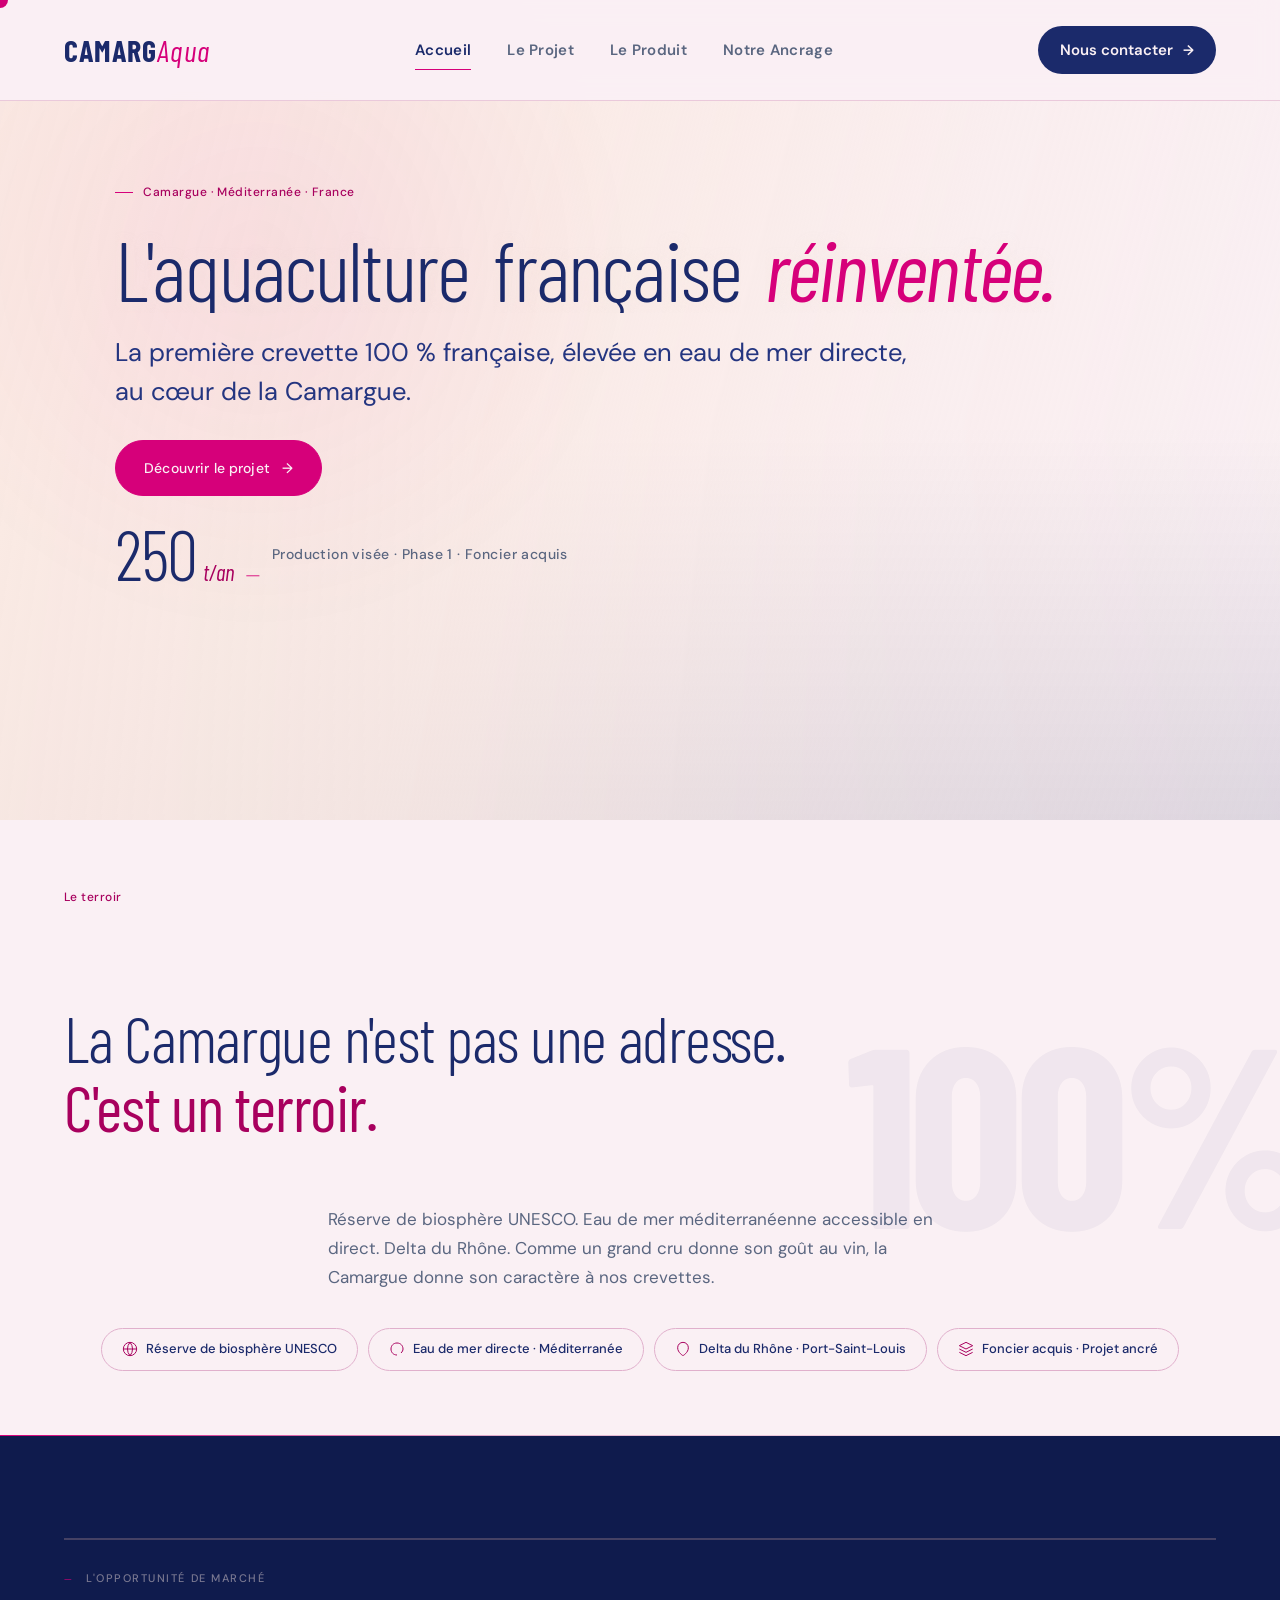
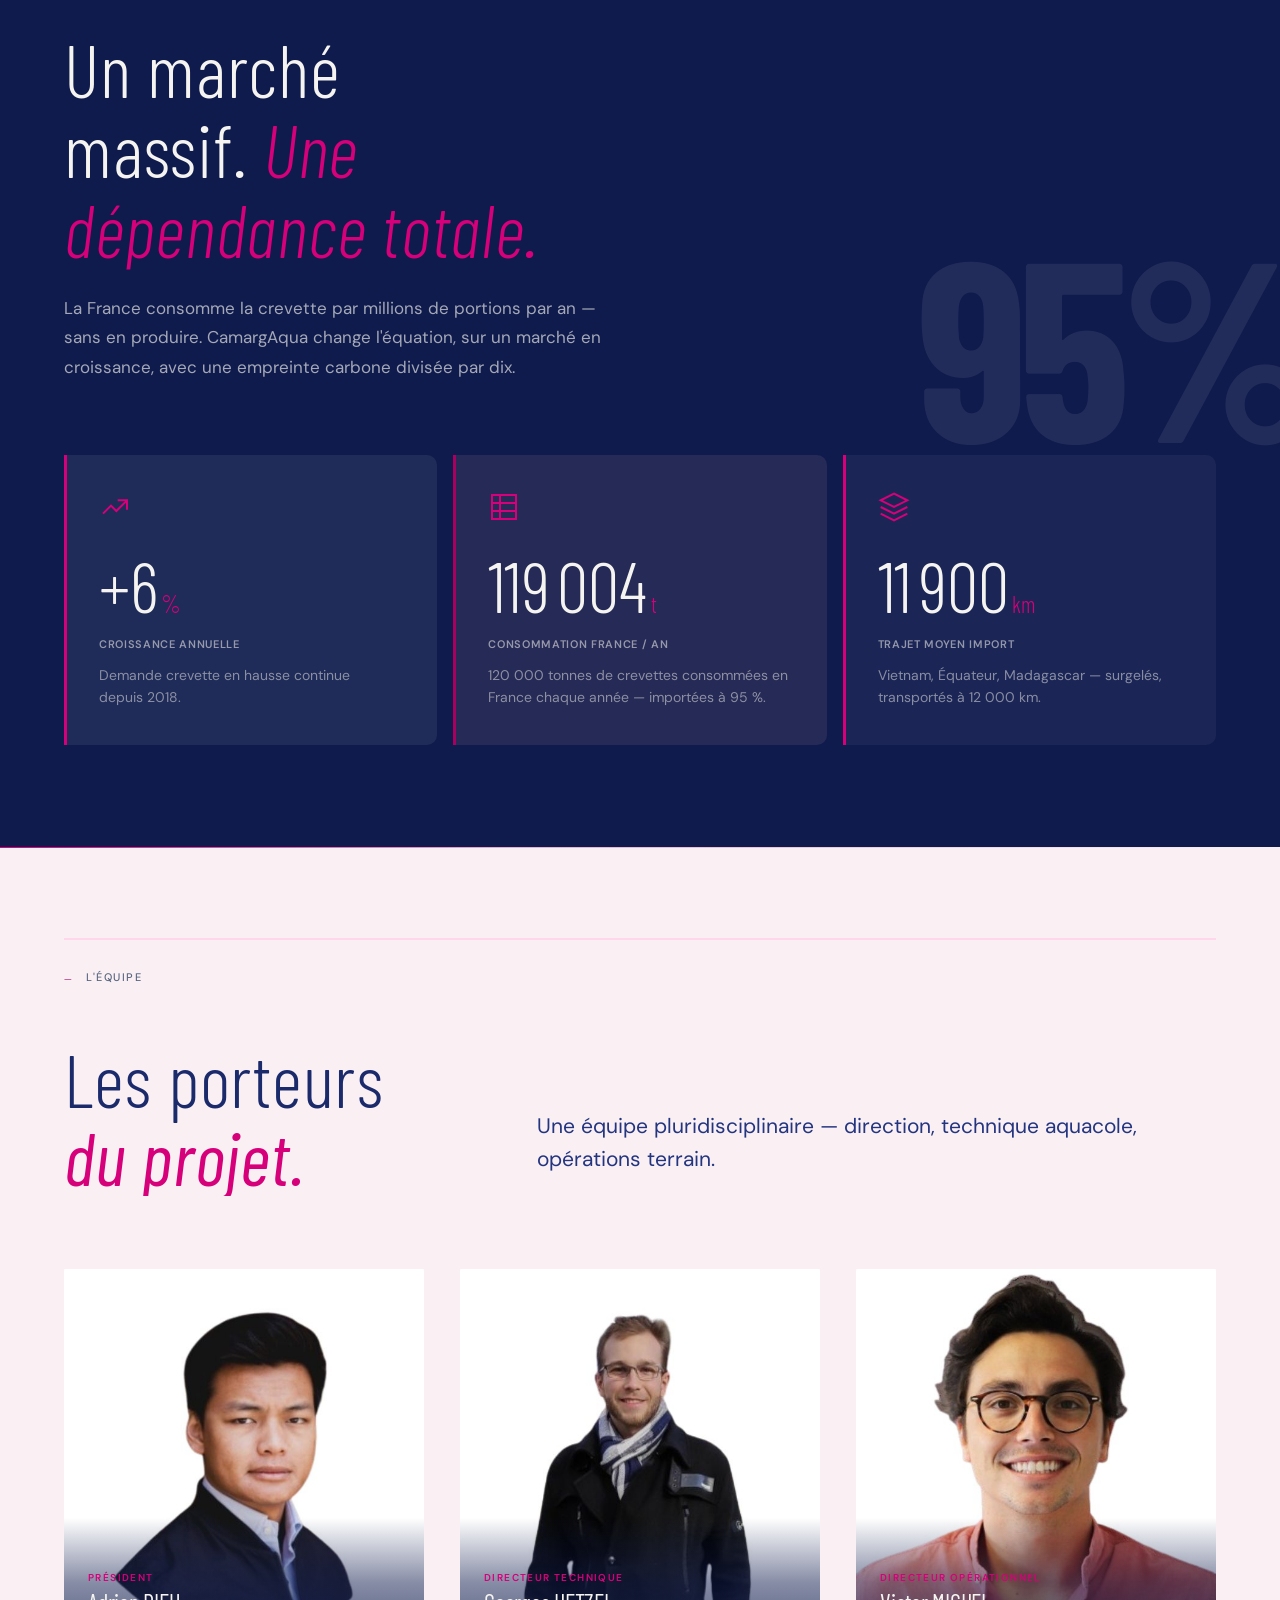
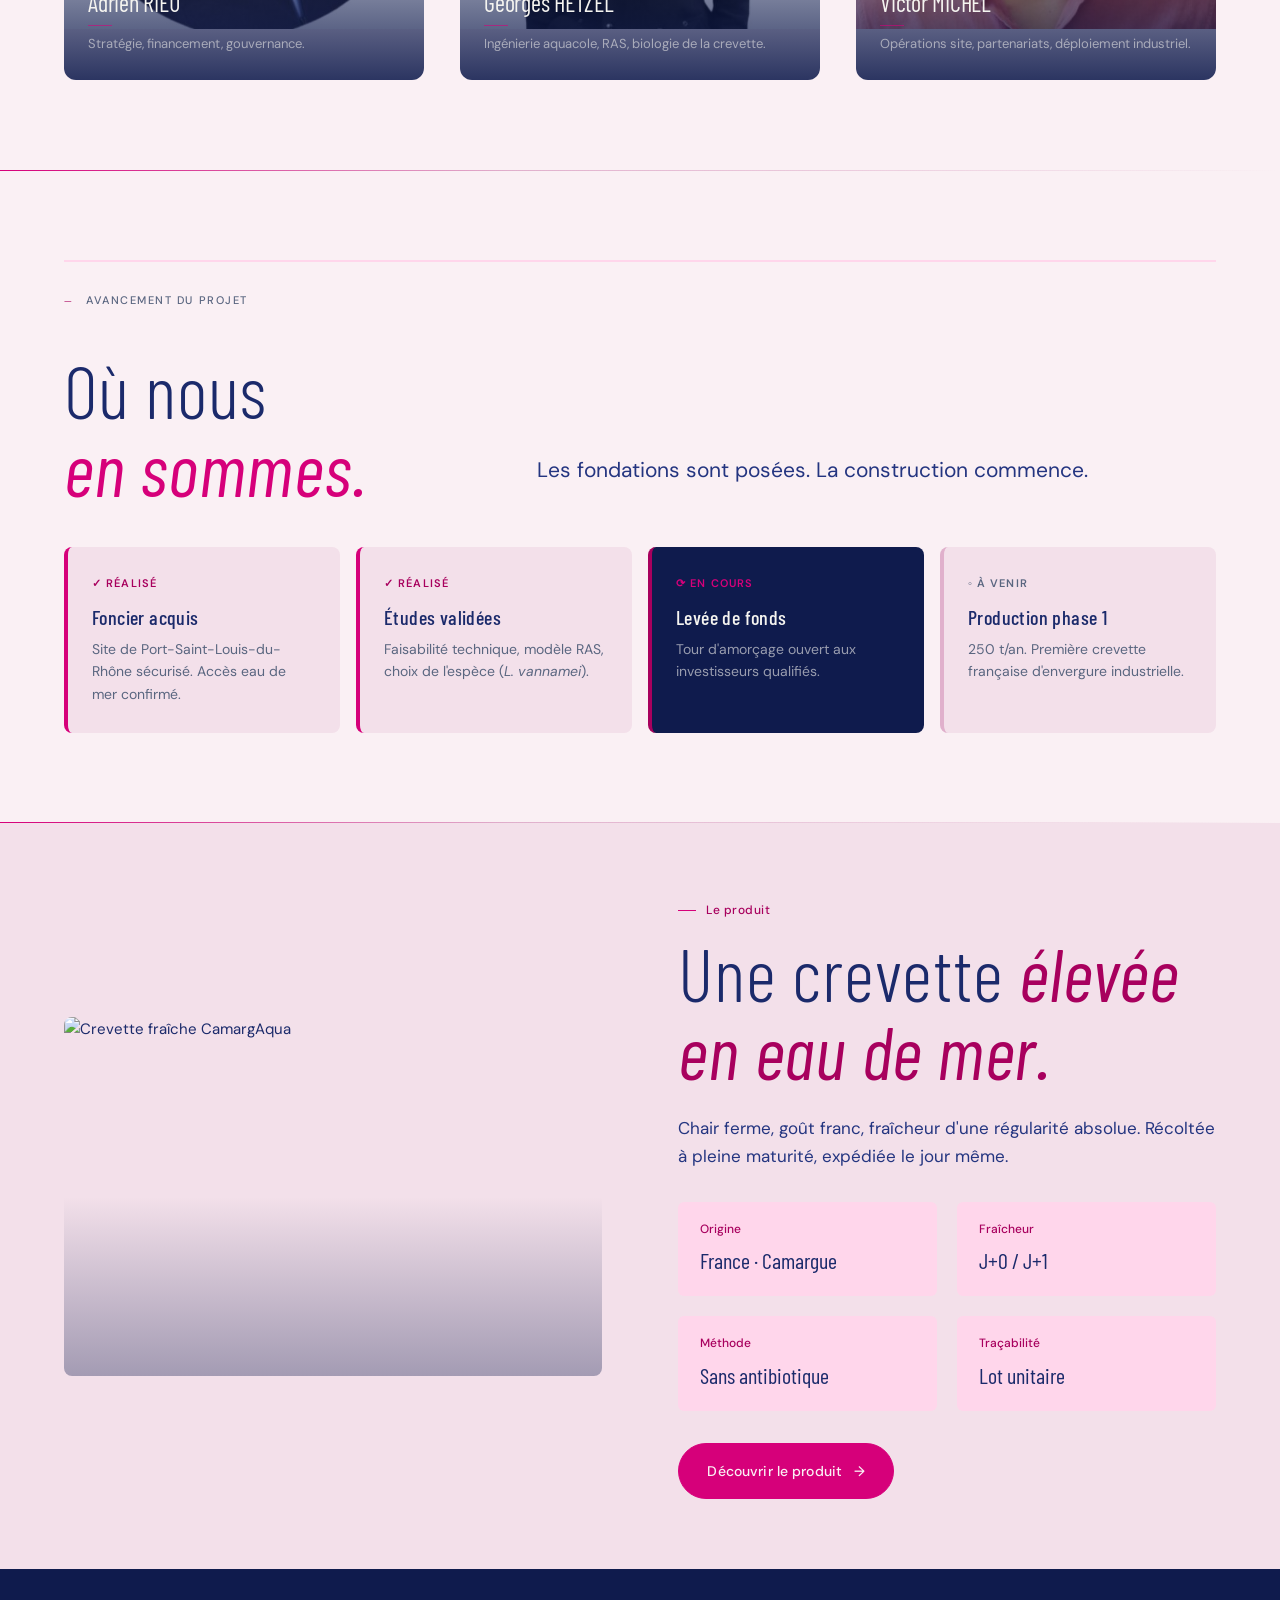
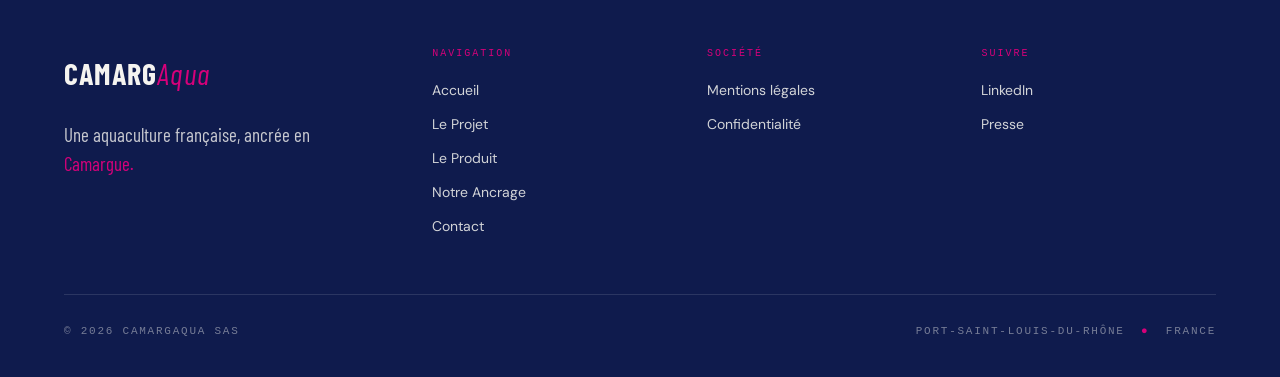
==== commit d5119121: "Add Effect" ====
--- a/index.html
+++ b/index.html
@@ -70,14 +70,25 @@
 .home-hero {
   position: relative;
   min-height: clamp(480px, 80vh, 760px);
+  overflow: hidden; /* nécessaire pour le parallaxe */
 }
 /* Mobile hero height handled by site.css */
 .home-hero .bg {
-  position: absolute; inset: 0; z-index: -2;
+  position: absolute;
+  top: -15%; left: 0; right: 0; bottom: -15%; /* extra hauteur pour parallaxe */
+  z-index: -2;
   background-image: url("https://images.unsplash.com/photo-1562747981-1975c624e26e?w=2400&q=85&auto=format&fit=crop");
   background-size: cover;
   background-position: center 40%;
-  filter: saturate(0.92);
+  will-change: transform, filter;
+  animation: water-shimmer 14s ease-in-out infinite;
+}
+/* G — effet eau : oscillation subtile */
+@keyframes water-shimmer {
+  0%   { filter: saturate(0.88) brightness(1.00); }
+  30%  { filter: saturate(0.94) brightness(0.97) blur(0.3px); }
+  65%  { filter: saturate(0.90) brightness(1.02); }
+  100% { filter: saturate(0.88) brightness(1.00); }
 }
 .home-hero::before {
   content: ""; position: absolute; inset: 0; z-index: -1;
@@ -104,12 +115,7 @@
   letter-spacing: -0.022em;
   text-shadow: 0 1px 12px rgba(250,233,226,0.5);
 }
-/* .it on hero — italic terracotta, no box */
-.home-hero h1 .it {
-  background: none;
-  color: var(--shrimp-deep);
-  padding: 0;
-}
+/* .it hérite de site.css — var(--shrimp) */
 .home-hero .lede { max-width: 44ch; margin-top: 20px; font-size: clamp(20px, 2vw, 26px); }
 .home-hero-meta {
   display: grid; gap: 18px;
@@ -334,7 +340,7 @@
           <a class="btn btn-primary" href="projet.html">Découvrir le projet</a>
         </div>
         <div class="hero-kpi reveal reveal-delay-2">
-          <span class="hero-kpi-num">250</span><span class="hero-kpi-unit">t/an</span>
+          <span class="hero-kpi-num" data-target="250">0</span><span class="hero-kpi-unit">t/an</span>
           <span class="hero-kpi-sep">—</span>
           <span class="hero-kpi-label">Production visée · Phase 1 · Foncier acquis</span>
         </div>
--- a/assets/site.css
+++ b/assets/site.css
@@ -106,8 +106,15 @@
 h3 { font-weight: 600; }
 h4 { font-weight: 600; letter-spacing: 0.02em; }
 /* Italic accent words use Barlow Condensed Italic */
-.it      { font-family: var(--display); font-style: italic; color: #E8106E; font-weight: 400; }
+.it      { font-family: var(--display); font-style: italic; color: var(--shrimp); font-weight: 400; }
 .it-blue { font-family: var(--display); font-style: italic; color: var(--ocean);  font-weight: 400; }
+/* <em> dans les titres et citations = même style que .it */
+h1 em, h2 em, h3 em, .t-quote em, .manifesto-text .quote em, .pf-text em {
+  font-family: var(--display);
+  font-style: italic;
+  color: var(--shrimp);
+  font-weight: 400;
+}
 p { text-wrap: pretty; font-family: var(--sans); }
 .lede {
   font-family: var(--sans);
@@ -318,17 +325,25 @@
   display: flex;
   align-items: flex-end;
   padding-bottom: clamp(36px, 5vw, 64px);
+  /* G — shimmer eau sur toutes les pages */
+  animation: page-hero-shimmer 16s ease-in-out infinite;
+  will-change: filter;
+}
+@keyframes page-hero-shimmer {
+  0%   { filter: brightness(1.00) saturate(1.00); }
+  35%  { filter: brightness(0.97) saturate(1.04) blur(0.2px); }
+  70%  { filter: brightness(1.02) saturate(0.97); }
+  100% { filter: brightness(1.00) saturate(1.00); }
 }
 .page-hero-bg .breadcrumb,
 .page-hero-bg .eyebrow { opacity: 0.85; }
 .page-hero-bg h1 { text-shadow: 0 1px 10px rgba(250,233,226,0.5); }
 .page-hero-bg h1 .it {
   background: none;
-  color: var(--shrimp-deep);
+  color: var(--shrimp);
   padding: 0;
   box-decoration-break: unset;
   -webkit-box-decoration-break: unset;
-  text-shadow: 0 1px 8px rgba(250,233,226,0.6);
 }
 .page-hero .breadcrumb {
   font-size: 13px; color: var(--muted);
@@ -1126,6 +1141,7 @@
   height: 100%;
   object-fit: contain;
   object-position: center bottom;
+  mix-blend-mode: multiply;   /* fond blanc → transparent sur la couleur de carte */
   object-position: center 15%;
   display: block;
   transition: transform .6s ease;
@@ -1438,18 +1454,14 @@
   h2 { font-size: clamp(42px, 11vw, 64px) !important; }
   h3 { font-size: clamp(24px, 6.5vw, 34px) !important; }
 
-  /* ——— Hero principal — centré sur l'image ——— */
+  /* ——— Hero principal — compact sur mobile ——— */
   .home-hero {
-    min-height: 80vh !important;
-    display: flex !important;
-    flex-direction: column !important;
-    align-items: stretch !important;
+    min-height: auto !important;
   }
   .wrap.home-hero-inner {
-    flex: 1 !important;
-    justify-content: center !important;
-    padding-top: clamp(48px, 12vh, 96px) !important;
-    padding-bottom: clamp(48px, 12vh, 96px) !important;
+    padding-top: clamp(20px, 4vh, 36px) !important;
+    padding-bottom: clamp(20px, 4vh, 36px) !important;
+    justify-content: flex-start !important;
   }
 
   /* ——— Page hero ——— */
@@ -1581,7 +1593,8 @@
     touch-action: auto !important;
     gap: 0 !important;
     padding-bottom: 0 !important;
-    animation: timeline-march 18s ease-in-out 1.2s infinite alternate;
+    animation: timeline-march 18s ease-in-out infinite alternate;
+    animation-play-state: paused;   /* démarre seulement quand visible */
     will-change: transform;
   }
 
@@ -1643,6 +1656,12 @@
   }
 }
 
+  /* Lancée par JS via IntersectionObserver */
+  .timeline-steps.mobile-slider.anim-play {
+    animation-play-state: running;
+  }
+}
+
 /* Animation marquee ping-pong (aller-retour fluide, pas de saut) */
 @keyframes timeline-march {
   from { transform: translateX(0); }
@@ -1651,6 +1670,105 @@
 
 /* timeline-progress-bar supprimée — remplacée par le marquee CSS */
 .timeline-progress-bar { display: none !important; }
+
+/* ═══ 1 — Révélation hero h1 mot par mot ═══ */
+.word-wrap {
+  display: inline-block;
+  overflow: hidden;
+  vertical-align: top;
+  line-height: inherit;
+  margin-right: 0.28em;   /* espace entre les mots */
+}
+.word-wrap:last-child { margin-right: 0; }
+.word {
+  display: inline-block;
+  animation: word-rise 0.7s cubic-bezier(0.16, 1, 0.3, 1) both;
+}
+@keyframes word-rise {
+  from { transform: translateY(110%); opacity: 0; }
+  to   { transform: translateY(0);    opacity: 1; }
+}
+
+/* ═══ 2 — Curseur fuchsia ═══ */
+body.has-custom-cursor,
+body.has-custom-cursor * { cursor: none !important; }
+.custom-cursor {
+  position: fixed;
+  top: 0; left: 0;
+  width: 16px; height: 16px;
+  border-radius: 50%;
+  background: var(--shrimp);
+  pointer-events: none;
+  z-index: 9999;
+  transform: translate(-50%, -50%);
+  mix-blend-mode: multiply;
+  will-change: left, top;
+  transition: width .22s ease, height .22s ease, background .22s ease, border .22s ease;
+}
+.custom-cursor.grow {
+  width: 42px; height: 42px;
+  background: transparent;
+  border: 2px solid var(--shrimp);
+  mix-blend-mode: normal;
+}
+
+/* ═══ 4 — Watermark géant ═══ */
+.section-wm {
+  position: absolute;
+  right: -2vw; top: 50%;
+  transform: translateY(-50%);
+  font-family: var(--display);
+  font-size: clamp(100px, 20vw, 280px);
+  font-weight: 700; line-height: 1; letter-spacing: -0.04em;
+  pointer-events: none; user-select: none;
+  z-index: 0;
+  color: var(--royal); opacity: 0.045;
+  white-space: nowrap;
+}
+.section-wm.light { color: #F5F4F0; opacity: 0.08; }
+
+/* ═══ 6 — H2 clip-path reveal ═══ */
+h2.clip-reveal {
+  clip-path: inset(0 100% 0 0);
+  transition: clip-path 1.1s cubic-bezier(0.16, 1, 0.3, 1);
+}
+h2.clip-reveal.clip-in { clip-path: inset(0 0% 0 0); }
+
+/* ═══ 7 — Boutons magnétiques ═══ */
+.btn-primary, .topbar .cta {
+  transition: transform 0.35s cubic-bezier(0.16, 1, 0.3, 1),
+              background 0.2s ease, color 0.2s ease, border-color 0.2s ease;
+}
+
+/* ——— F — Ambiance lumineuse flottante ——— */
+body::before {
+  content: '';
+  position: fixed;
+  width: 60vmax; height: 60vmax;
+  border-radius: 50%;
+  background: radial-gradient(ellipse at center,
+    rgba(214, 0, 122, 0.06) 0%,
+    rgba(214, 0, 122, 0.02) 45%,
+    transparent 70%);
+  pointer-events: none;
+  z-index: 0;
+  top: -10vmax; left: -10vmax;
+  animation: ambient-drift 20s ease-in-out infinite alternate;
+  will-change: transform, opacity;
+}
+@keyframes ambient-drift {
+  0%   { transform: translate(0%,   0%)   scale(1);    opacity: 0.6; }
+  33%  { transform: translate(55%,  20%)  scale(1.25); opacity: 1;   }
+  66%  { transform: translate(30%,  70%)  scale(0.9);  opacity: 0.7; }
+  100% { transform: translate(70%,  40%)  scale(1.15); opacity: 0.9; }
+}
+
+/* C — Transition douce pour tilt 3D des cartes */
+.team-card, .stat-card, .pillar, .market-card {
+  transition: transform 0.15s ease, box-shadow 0.15s ease;
+  transform-style: preserve-3d;
+  will-change: transform;
+}
 
 /* ——— Reduced motion ——— */
 @media (prefers-reduced-motion: reduce) {
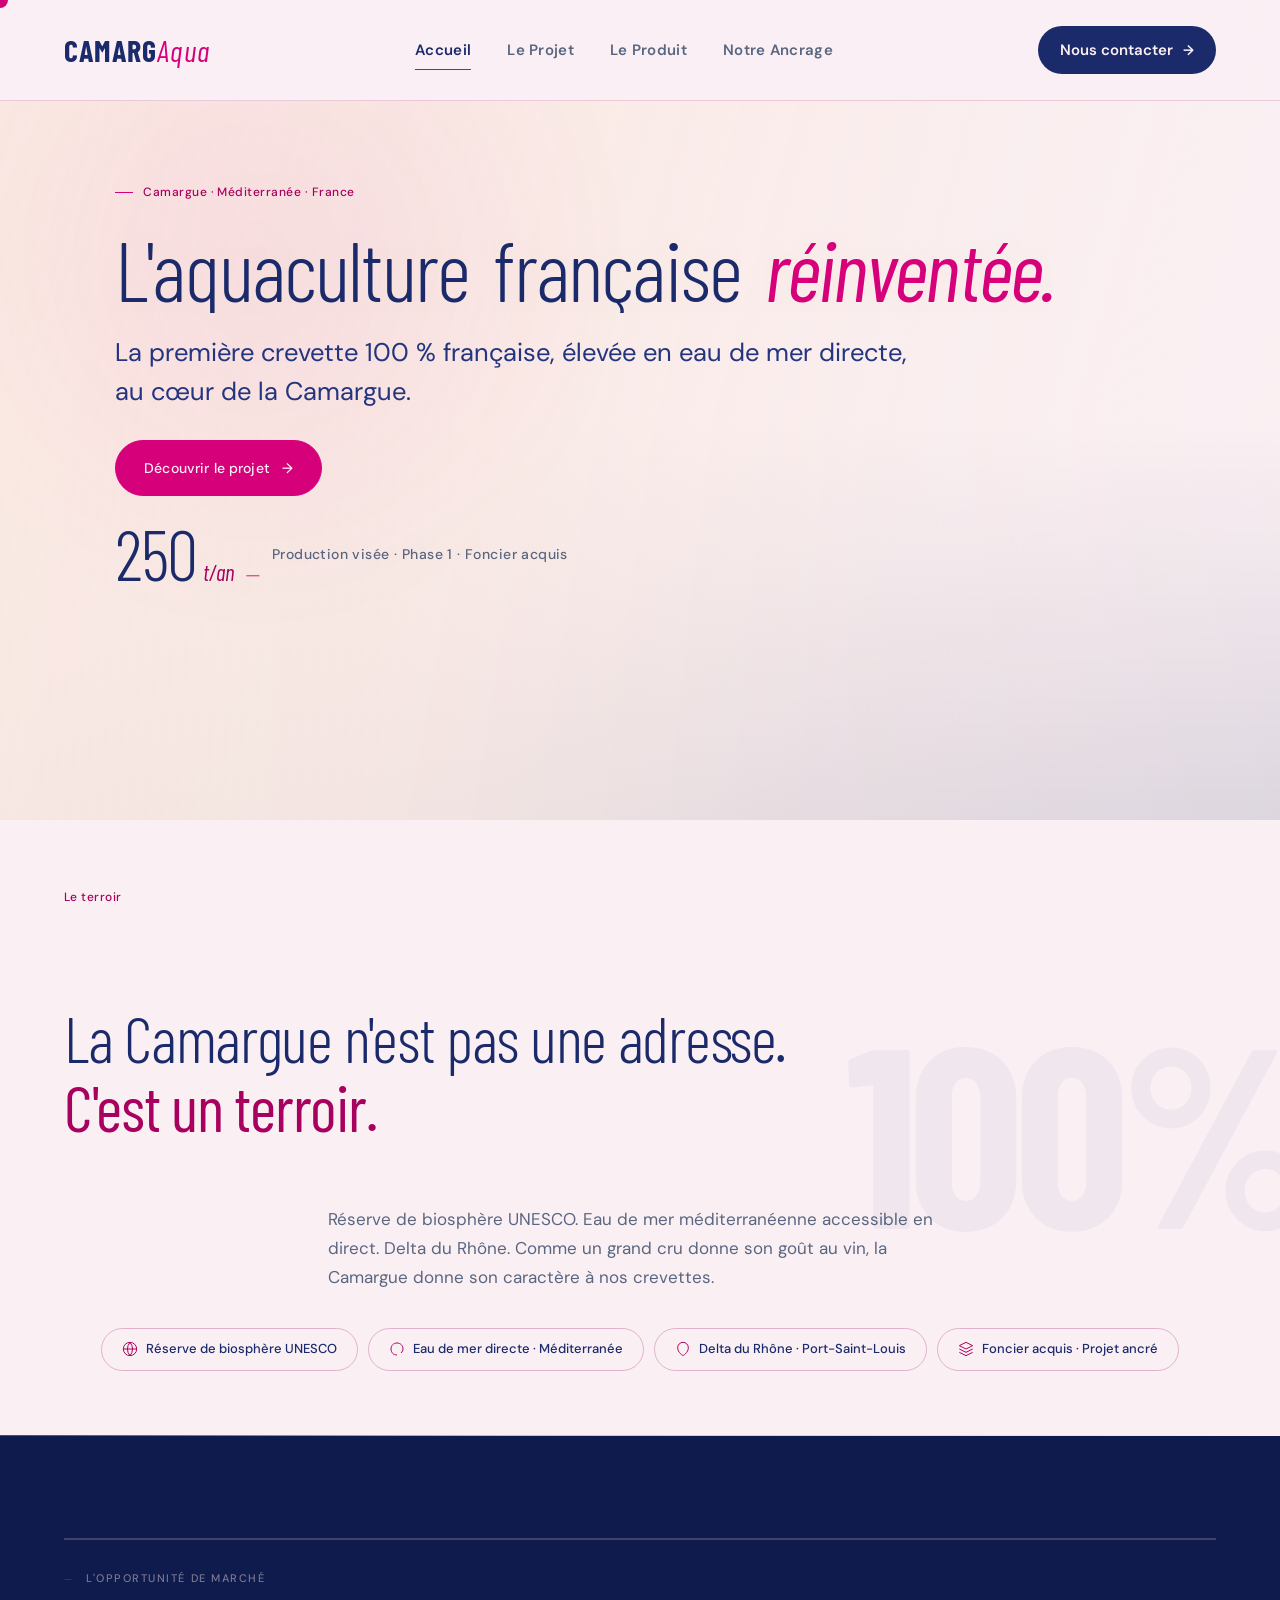
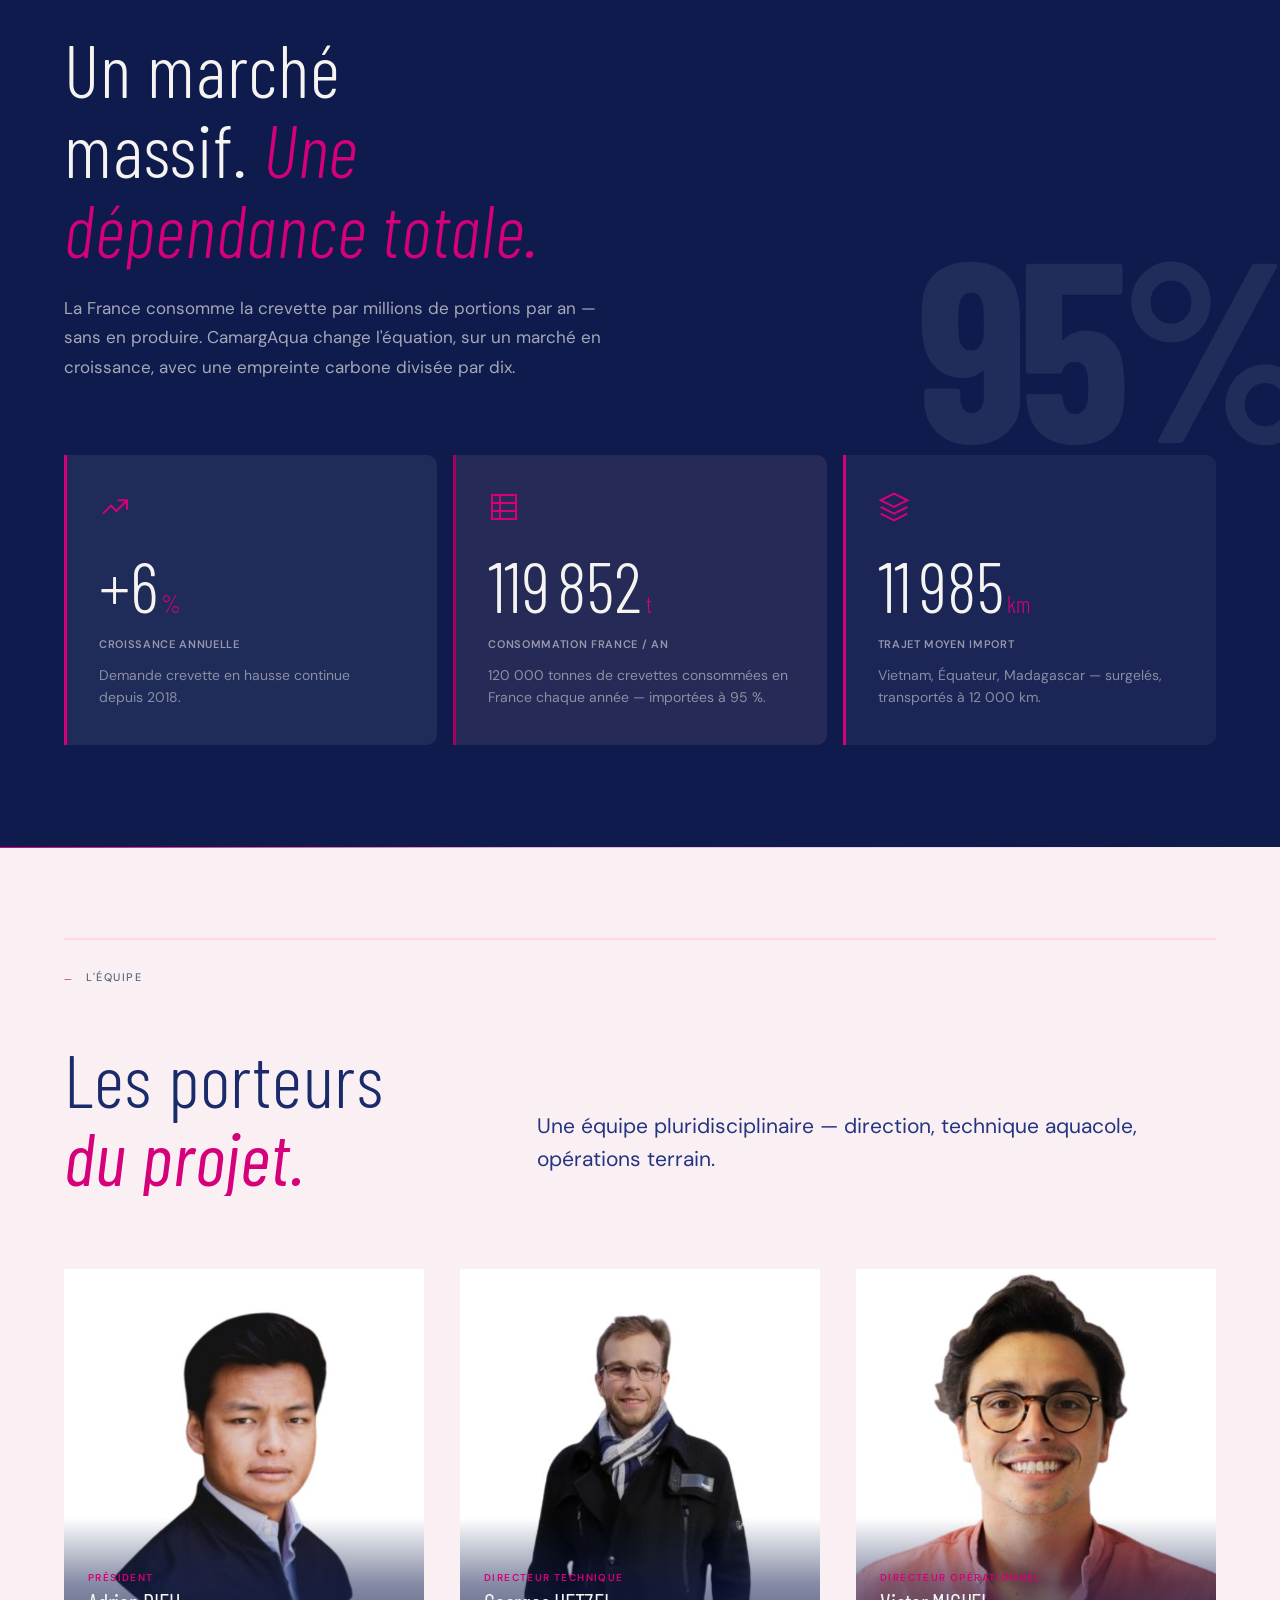
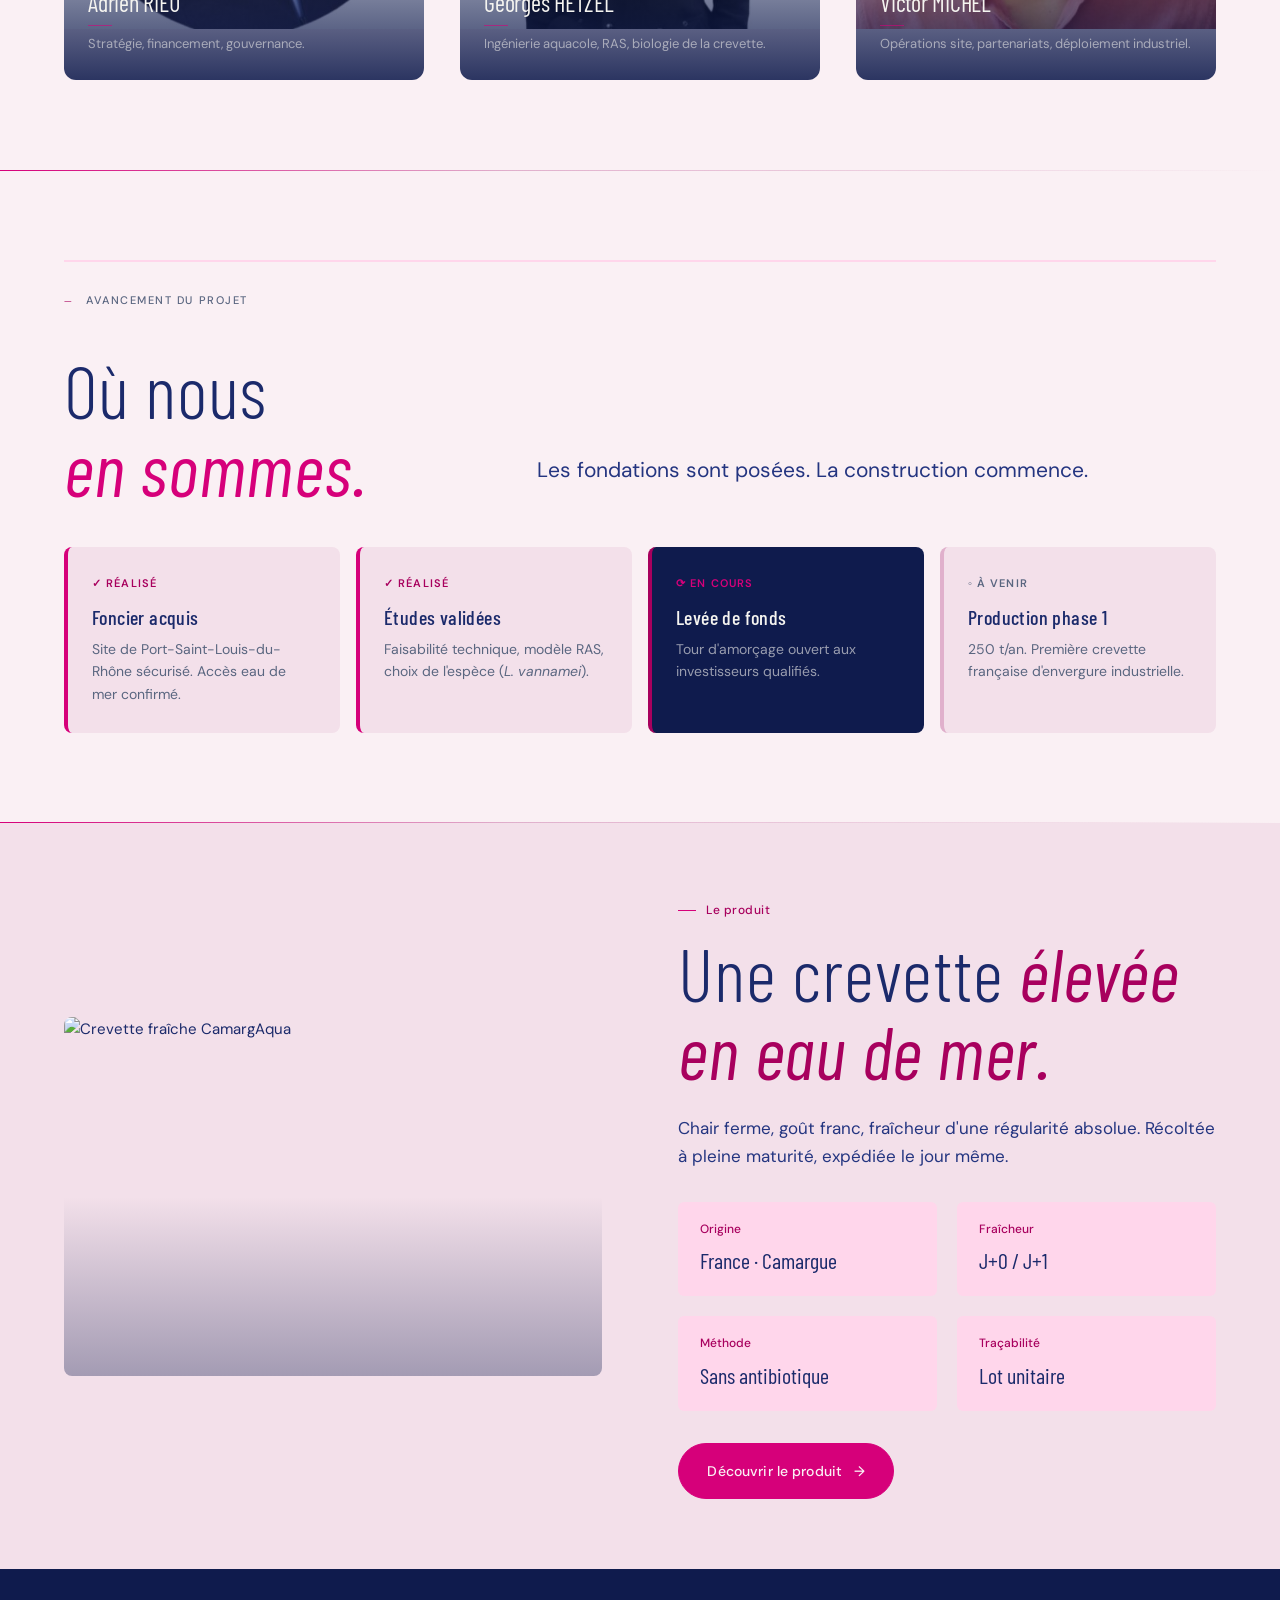
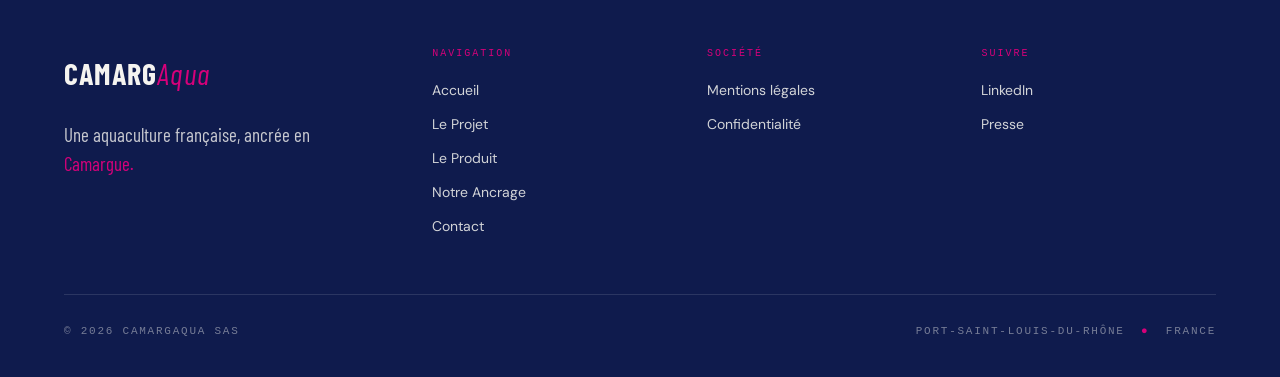
==== commit 5c397fe2: "Add English version" ====
--- a/index.html
+++ b/index.html
@@ -271,6 +271,10 @@
   }
 }
 </style>
+<!-- Weglot — traduction EN -->
+<script type="text/javascript" src="https://cdn.weglot.com/weglot.min.js"></script>
+<script>Weglot.initialize({ api_key: 'wg_7e1f7a665308f91f25284aea1e1626b20' });</script>
+
 <script type="application/ld+json">
 {
   "@context": "https://schema.org",
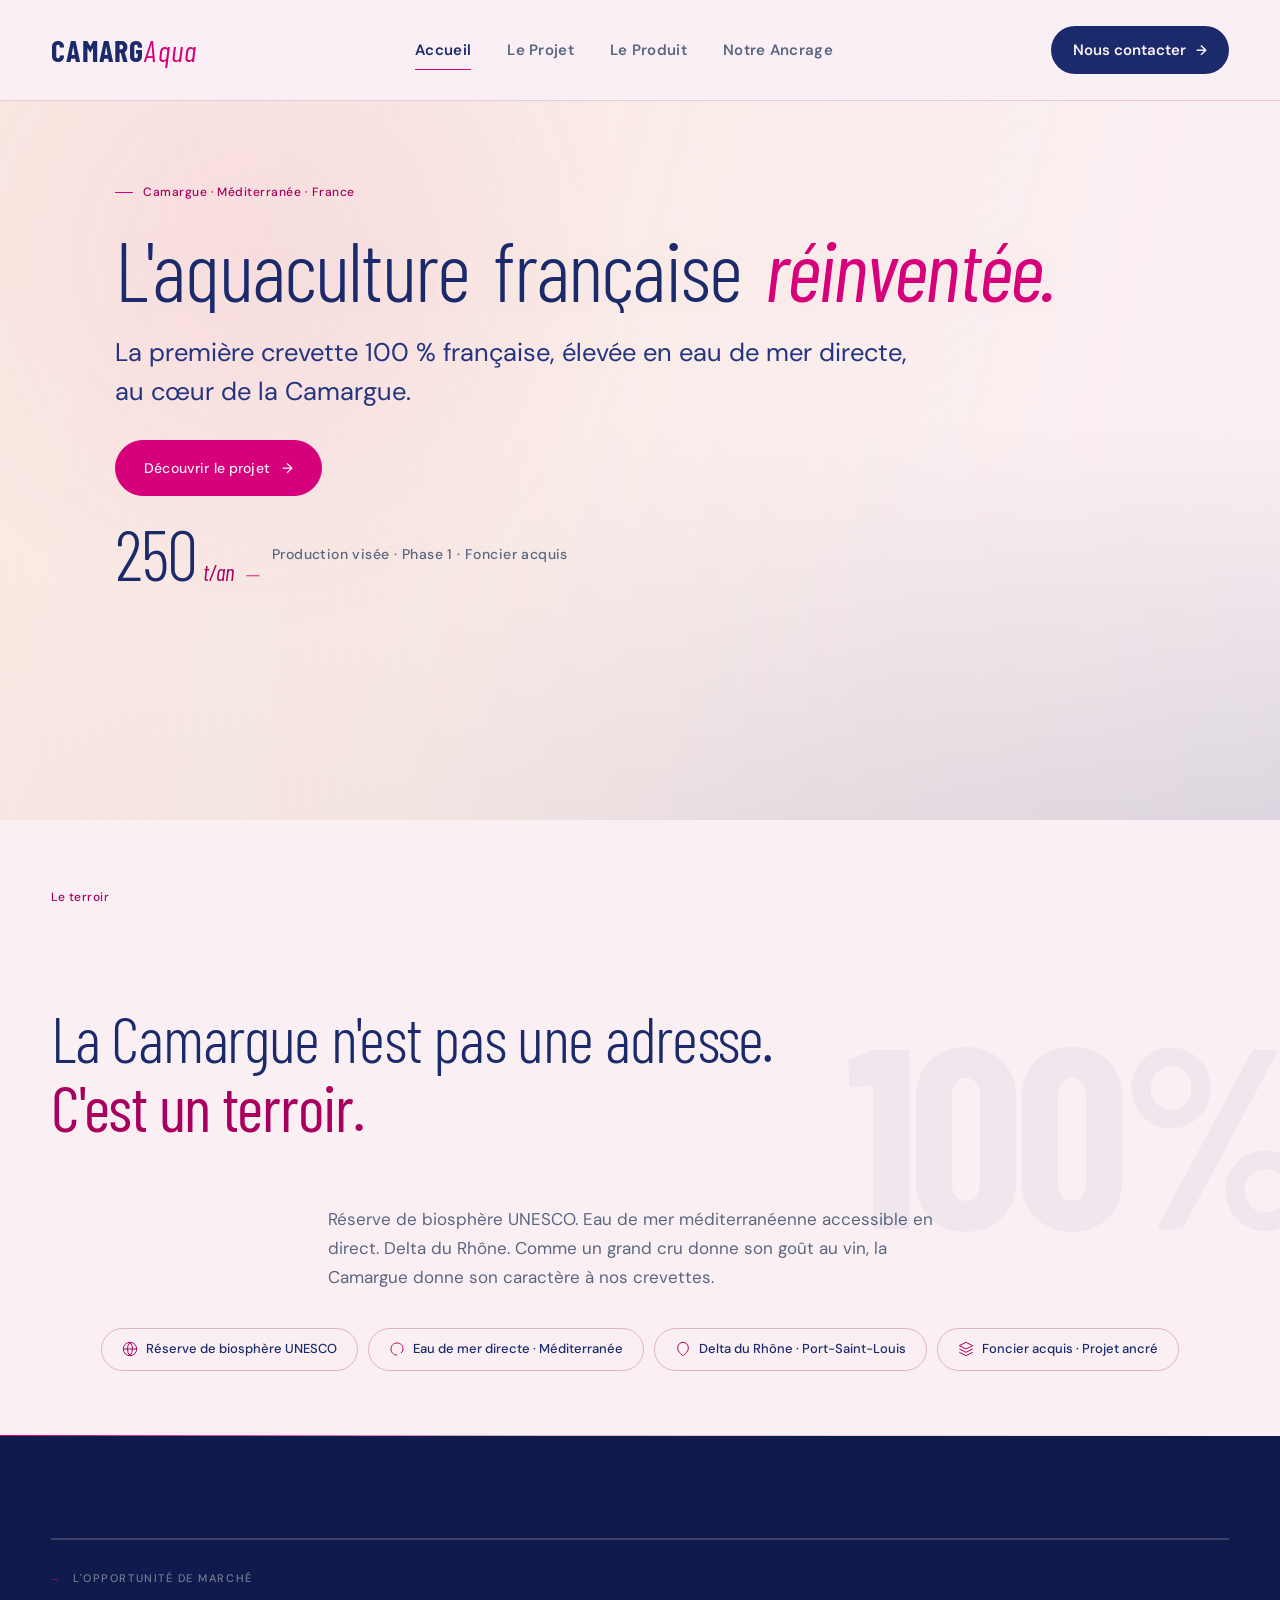
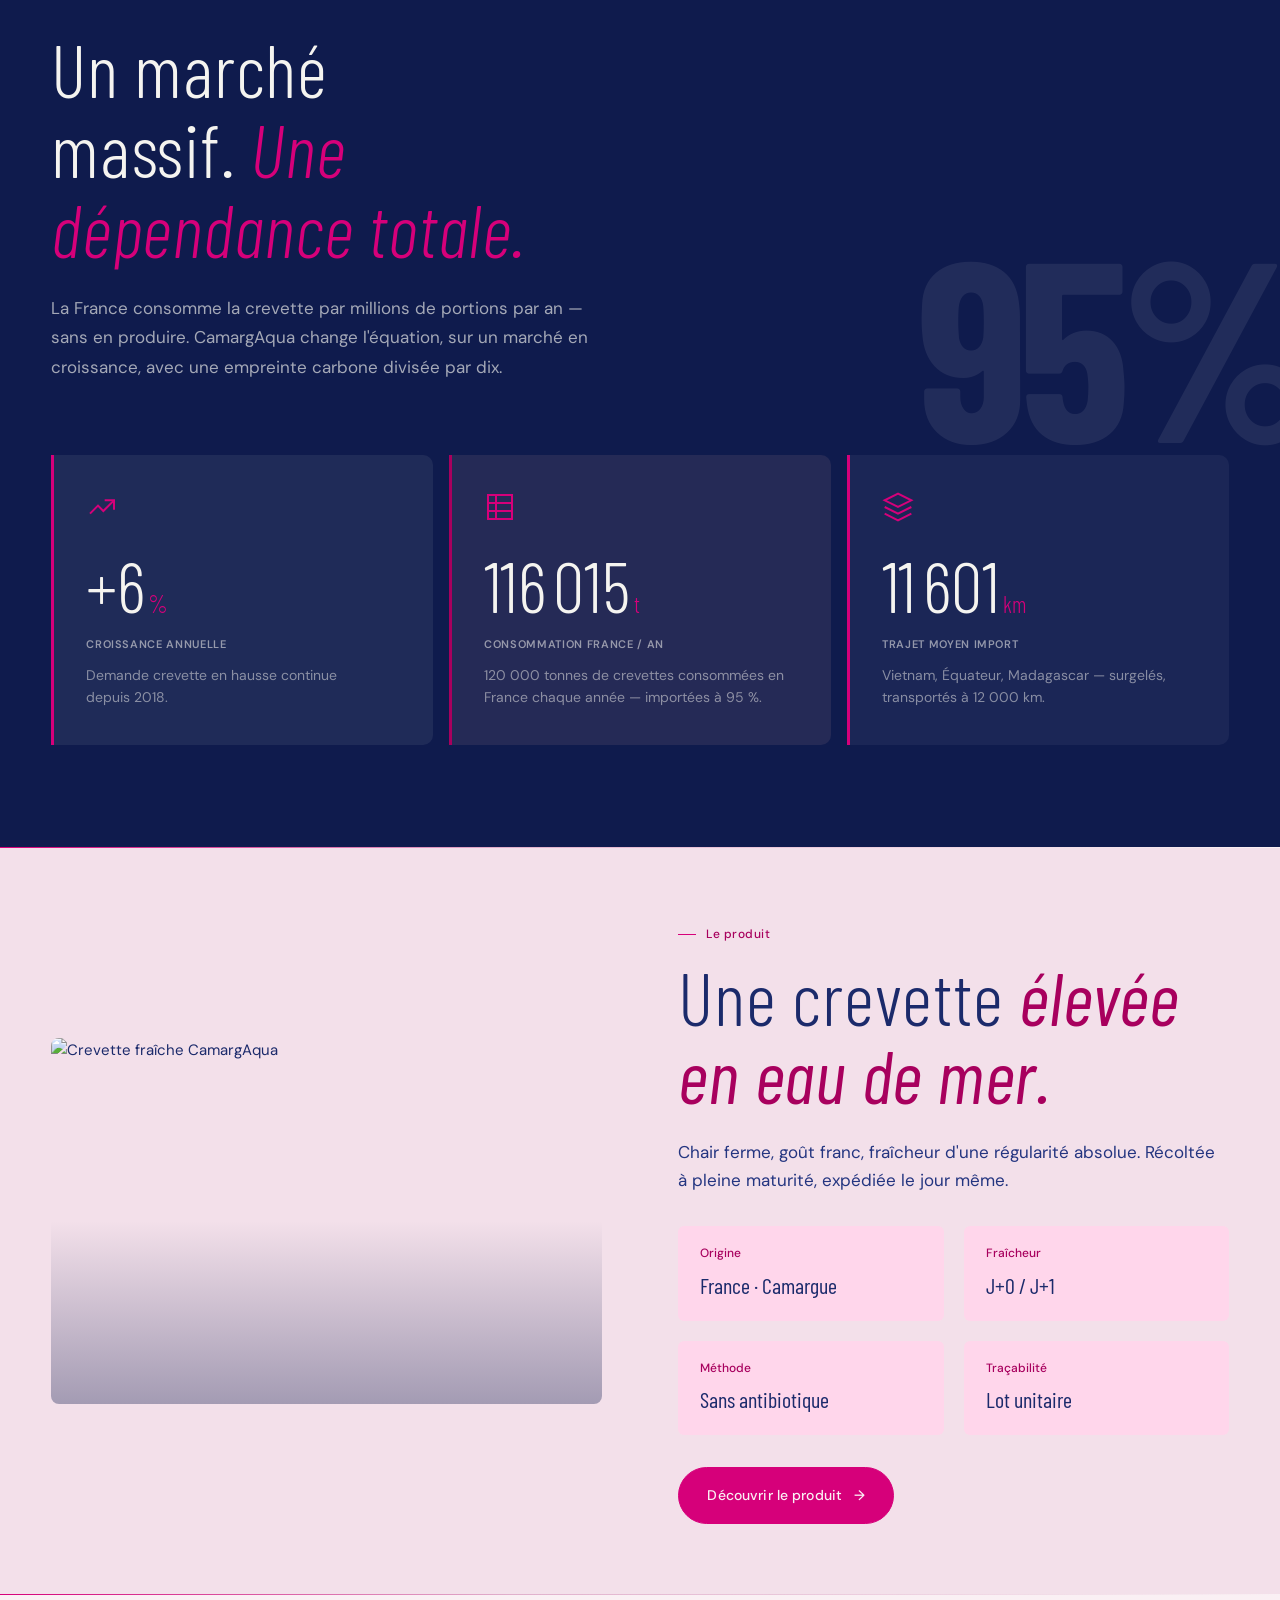
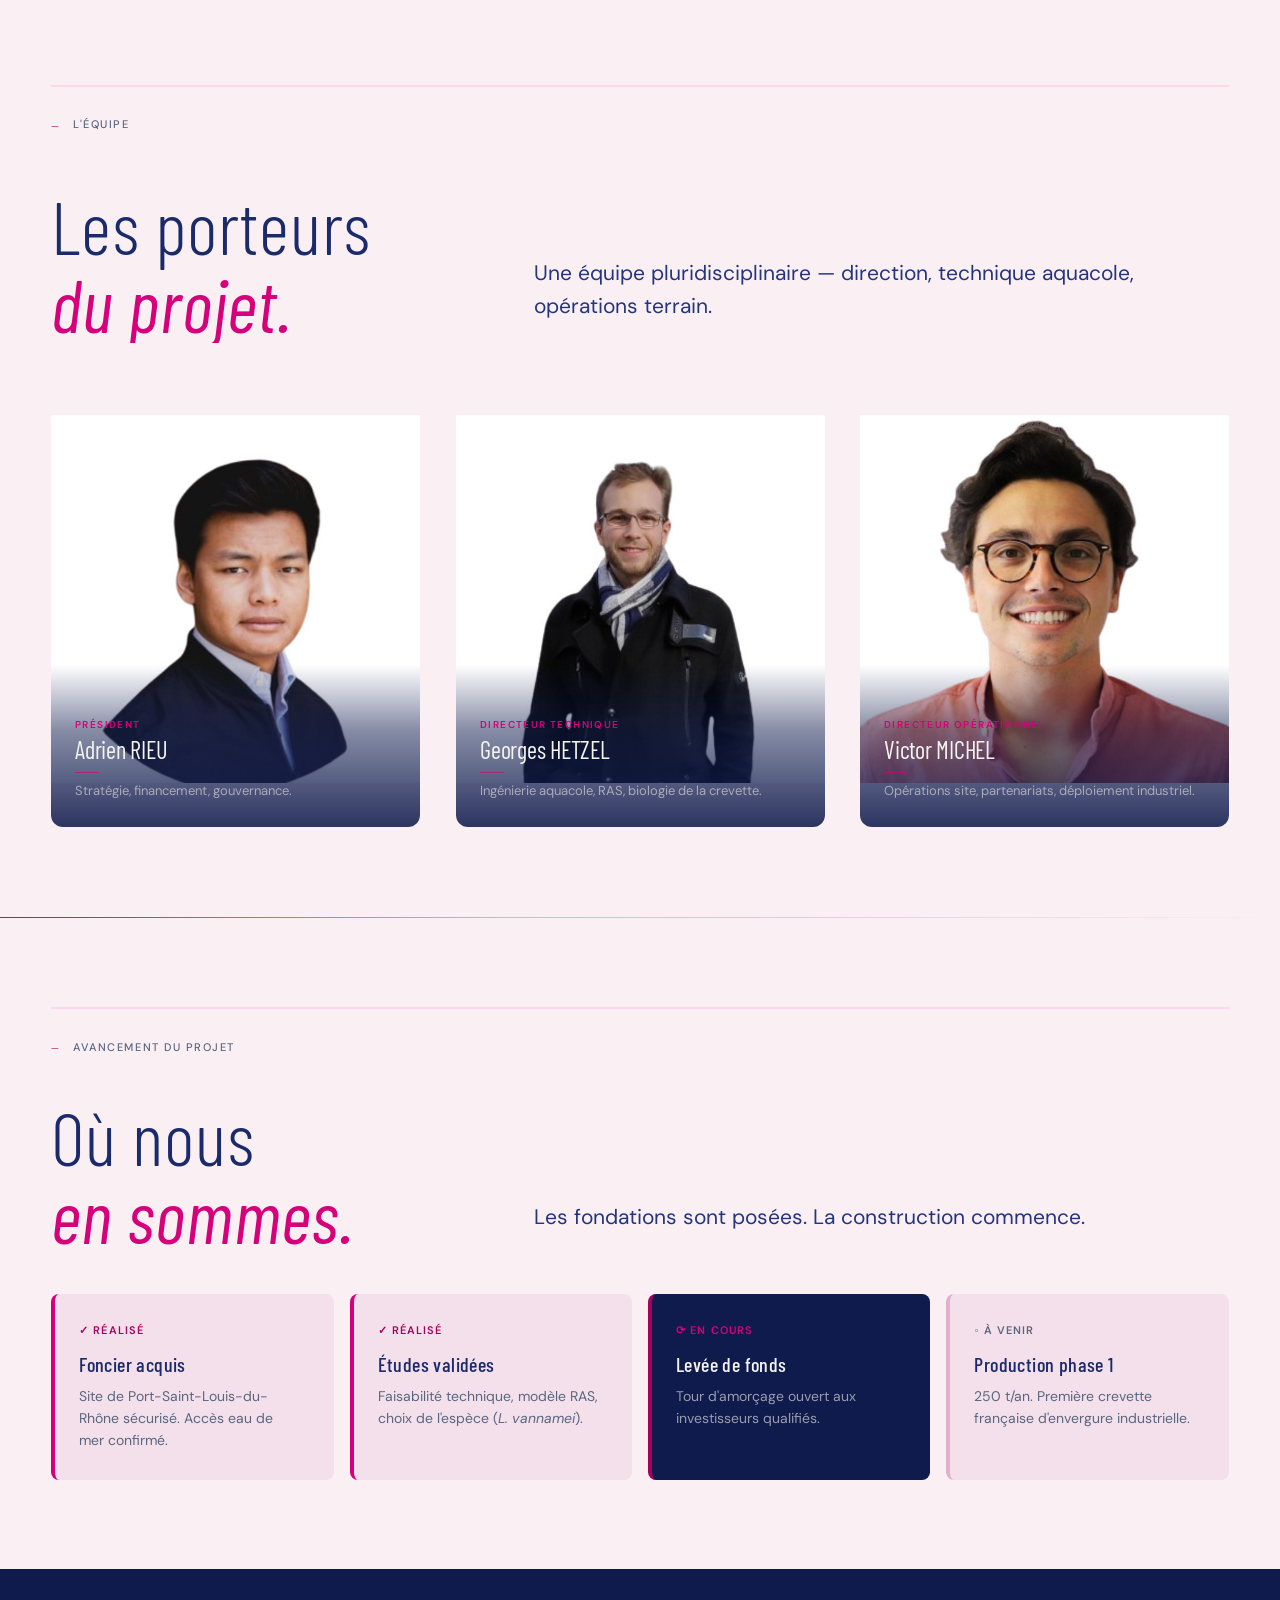
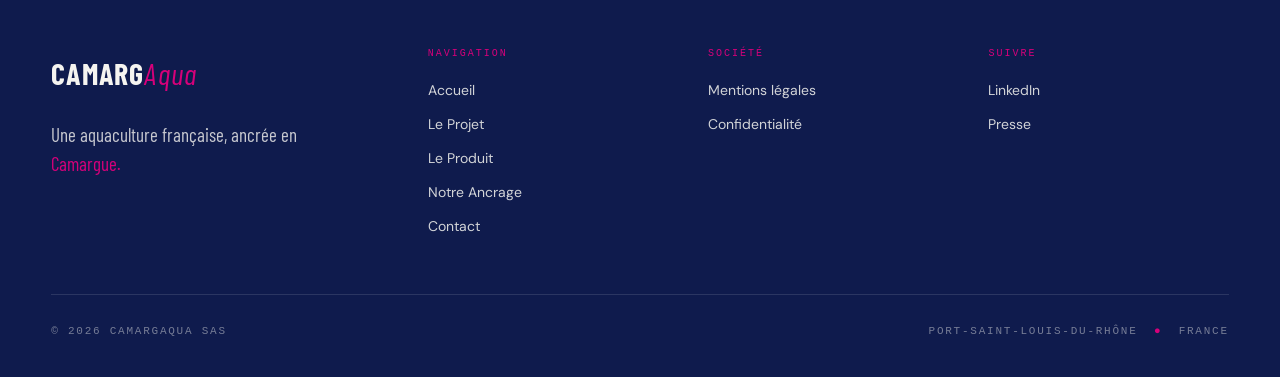
==== commit 7d4601e1: "index.html : section Le Produit déplacée après Opportunité de marché" ====
--- a/index.html
+++ b/index.html
@@ -424,104 +424,7 @@
 </section>
 
 <hr class="section-sep" />
-<!-- ═══ L'ÉQUIPE ═══ -->
-<section style="background: var(--bg); padding: clamp(56px,7vw,96px) 0;">
-  <div class="wrap">
-    <div class="chapter-label reveal">
-      <span class="ch-num">—</span>
-      <span class="ch-title">L'équipe</span>
-    </div>
-    <header class="section-head reveal reveal-delay-1" style="margin-bottom: clamp(36px,5vw,64px);">
-      <div>
-        <h2 style="font-size:clamp(36px,4.4vw,56px); font-weight:300;">Les porteurs<br /><span class="it">du projet.</span></h2>
-      </div>
-      <div class="head-meta">
-        <p class="lede">Une équipe pluridisciplinaire — direction, technique aquacole, opérations terrain.</p>
-      </div>
-    </header>
-    <div class="grid-3col" style="gap: clamp(20px,3vw,36px);">
-      <!-- Adrien -->
-      <article class="team-card reveal reveal-delay-1" data-team-slot="0" style="background: var(--bg);">
-        <div class="team-card-photo">
-          <img src="assets/team/adrien.jpg" alt="Adrien RIEU" loading="lazy" width="320" height="320" onerror="this.style.display='none'; this.parentElement.innerHTML='<div class=&quot;team-card-initials&quot;>AR</div>'" />
-        </div>
-        <div class="team-card-body">
-          <div class="team-card-role">Président</div>
-          <h3 class="team-card-name">Adrien RIEU</h3>
-          <div class="team-card-sep"></div>
-          <p class="team-card-desc">Stratégie, financement, gouvernance.</p>
-        </div>
-      </article>
-      <!-- Georges -->
-      <article class="team-card team-card--accent reveal reveal-delay-2" data-team-slot="1" style="background: var(--bg);">
-        <div class="team-card-photo">
-          <img src="assets/team/georges.jpg" alt="Georges HETZEL" loading="lazy" width="320" height="320" onerror="this.style.display='none'; this.parentElement.innerHTML='<div class=&quot;team-card-initials&quot;>GH</div>'" />
-        </div>
-        <div class="team-card-body">
-          <div class="team-card-role">Directeur Technique</div>
-          <h3 class="team-card-name">Georges HETZEL</h3>
-          <div class="team-card-sep"></div>
-          <p class="team-card-desc">Ingénierie aquacole, RAS, biologie de la crevette.</p>
-        </div>
-      </article>
-      <!-- Victor -->
-      <article class="team-card reveal reveal-delay-3" data-team-slot="2" style="background: var(--bg);">
-        <div class="team-card-photo">
-          <img src="assets/team/victor.jpg" alt="Victor MICHEL" loading="lazy" width="320" height="320" onerror="this.style.display='none'; this.parentElement.innerHTML='<div class=&quot;team-card-initials&quot;>VM</div>'" />
-        </div>
-        <div class="team-card-body">
-          <div class="team-card-role">Directeur Opérationnel</div>
-          <h3 class="team-card-name">Victor MICHEL</h3>
-          <div class="team-card-sep"></div>
-          <p class="team-card-desc">Opérations site, partenariats, déploiement industriel.</p>
-        </div>
-      </article>
-    </div>
-  </div>
-</section>
-
-<hr class="section-sep" />
-<!-- ═══ ÉTAT D'AVANCEMENT ═══ -->
-<section style="background: var(--bg); padding: clamp(56px,7vw,96px) 0;">
-  <div class="wrap">
-    <div class="chapter-label reveal" style="margin-bottom:40px;">
-      <span class="ch-num">—</span>
-      <span class="ch-title">Avancement du projet</span>
-    </div>
-    <header class="section-head reveal reveal-delay-1" style="margin-bottom:40px;">
-      <div>
-        <h2 style="font-size:clamp(36px,4.4vw,56px); font-weight:300;">Où nous <span class="it">en sommes.</span></h2>
-      </div>
-      <div class="head-meta">
-        <p class="lede">Les fondations sont posées. La construction commence.</p>
-      </div>
-    </header>
-    <div class="grid-4col" style="gap:16px;">
-      <div style="background:var(--bg-soft); border-radius:8px; padding:28px 24px; border-left:4px solid var(--shrimp);" class="reveal reveal-delay-1">
-        <div style="font-size:11px; color:var(--shrimp-deep); font-weight:600; letter-spacing:0.1em; text-transform:uppercase; margin-bottom:14px;">✓ Réalisé</div>
-        <h4 style="font-size:20px; font-weight:500; margin:0 0 10px;">Foncier acquis</h4>
-        <p style="font-size:14px; color:var(--muted); margin:0; line-height:1.6;">Site de Port-Saint-Louis-du-Rhône sécurisé. Accès eau de mer confirmé.</p>
-      </div>
-      <div style="background:var(--bg-soft); border-radius:8px; padding:28px 24px; border-left:4px solid var(--shrimp);" class="reveal reveal-delay-2">
-        <div style="font-size:11px; color:var(--shrimp-deep); font-weight:600; letter-spacing:0.1em; text-transform:uppercase; margin-bottom:14px;">✓ Réalisé</div>
-        <h4 style="font-size:20px; font-weight:500; margin:0 0 10px;">Études validées</h4>
-        <p style="font-size:14px; color:var(--muted); margin:0; line-height:1.6;">Faisabilité technique, modèle RAS, choix de l'espèce (<em>L. vannamei</em>).</p>
-      </div>
-      <div style="background:var(--royal-3); border-radius:8px; padding:28px 24px; border-left:4px solid var(--shrimp-deep);" class="reveal reveal-delay-3">
-        <div style="font-size:11px; color:var(--shrimp); font-weight:600; letter-spacing:0.1em; text-transform:uppercase; margin-bottom:14px;">⟳ En cours</div>
-        <h4 style="font-size:20px; font-weight:500; margin:0 0 10px; color:#F5F4F0;">Levée de fonds</h4>
-        <p style="font-size:14px; color:rgba(245,244,240,0.6); margin:0; line-height:1.6;">Tour d'amorçage ouvert aux investisseurs qualifiés.</p>
-      </div>
-      <div style="background:var(--bg-soft); border-radius:8px; padding:28px 24px; border-left:4px solid var(--line);" class="reveal reveal-delay-4">
-        <div style="font-size:11px; color:var(--muted); font-weight:600; letter-spacing:0.1em; text-transform:uppercase; margin-bottom:14px;">◦ À venir</div>
-        <h4 style="font-size:20px; font-weight:500; margin:0 0 10px;">Production phase 1</h4>
-        <p style="font-size:14px; color:var(--muted); margin:0; line-height:1.6;">250 t/an. Première crevette française d'envergure industrielle.</p>
-      </div>
-    </div>
-  </div>
-</section>
-
-<hr class="section-sep" />
+<!-- ═══ LE PRODUIT ═══ -->
 <section style="background: var(--bg-soft); padding: clamp(44px,5.5vw,80px) 0;">
   <div class="wrap">
     <div class="pt-grid">
@@ -539,6 +442,104 @@
           <div class="qa"><div class="k">Traçabilité</div><div class="v">Lot unitaire</div></div>
         </div>
         <a class="btn btn-primary" href="produit.html">Découvrir le produit</a>
+      </div>
+    </div>
+  </div>
+</section>
+
+<hr class="section-sep" />
+<!-- ═══ L'ÉQUIPE ═══ -->
+<section style="background: var(--bg); padding: clamp(56px,7vw,96px) 0;">
+  <div class="wrap">
+    <div class="chapter-label reveal">
+      <span class="ch-num">—</span>
+      <span class="ch-title">L'équipe</span>
+    </div>
+    <header class="section-head reveal reveal-delay-1" style="margin-bottom: clamp(36px,5vw,64px);">
+      <div>
+        <h2 style="font-size:clamp(36px,4.4vw,56px); font-weight:300;">Les porteurs<br /><span class="it">du projet.</span></h2>
+      </div>
+      <div class="head-meta">
+        <p class="lede">Une équipe pluridisciplinaire — direction, technique aquacole, opérations terrain.</p>
+      </div>
+    </header>
+    <div class="grid-3col" style="gap: clamp(20px,3vw,36px);">
+      <!-- Adrien -->
+      <article class="team-card reveal reveal-delay-1" data-team-slot="0" style="background: var(--bg);">
+        <div class="team-card-photo">
+          <img src="assets/team/adrien.jpg" alt="Adrien RIEU" loading="lazy" width="320" height="320" onerror="this.style.display='none'; this.parentElement.innerHTML='<div class=&quot;team-card-initials&quot;>AR</div>'" />
+        </div>
+        <div class="team-card-body">
+          <div class="team-card-role">Président</div>
+          <h3 class="team-card-name">Adrien RIEU</h3>
+          <div class="team-card-sep"></div>
+          <p class="team-card-desc">Stratégie, financement, gouvernance.</p>
+        </div>
+      </article>
+      <!-- Georges -->
+      <article class="team-card team-card--accent reveal reveal-delay-2" data-team-slot="1" style="background: var(--bg);">
+        <div class="team-card-photo">
+          <img src="assets/team/georges.jpg" alt="Georges HETZEL" loading="lazy" width="320" height="320" onerror="this.style.display='none'; this.parentElement.innerHTML='<div class=&quot;team-card-initials&quot;>GH</div>'" />
+        </div>
+        <div class="team-card-body">
+          <div class="team-card-role">Directeur Technique</div>
+          <h3 class="team-card-name">Georges HETZEL</h3>
+          <div class="team-card-sep"></div>
+          <p class="team-card-desc">Ingénierie aquacole, RAS, biologie de la crevette.</p>
+        </div>
+      </article>
+      <!-- Victor -->
+      <article class="team-card reveal reveal-delay-3" data-team-slot="2" style="background: var(--bg);">
+        <div class="team-card-photo">
+          <img src="assets/team/victor.jpg" alt="Victor MICHEL" loading="lazy" width="320" height="320" onerror="this.style.display='none'; this.parentElement.innerHTML='<div class=&quot;team-card-initials&quot;>VM</div>'" />
+        </div>
+        <div class="team-card-body">
+          <div class="team-card-role">Directeur Opérationnel</div>
+          <h3 class="team-card-name">Victor MICHEL</h3>
+          <div class="team-card-sep"></div>
+          <p class="team-card-desc">Opérations site, partenariats, déploiement industriel.</p>
+        </div>
+      </article>
+    </div>
+  </div>
+</section>
+
+<hr class="section-sep" />
+<!-- ═══ ÉTAT D'AVANCEMENT ═══ -->
+<section style="background: var(--bg); padding: clamp(56px,7vw,96px) 0;">
+  <div class="wrap">
+    <div class="chapter-label reveal" style="margin-bottom:40px;">
+      <span class="ch-num">—</span>
+      <span class="ch-title">Avancement du projet</span>
+    </div>
+    <header class="section-head reveal reveal-delay-1" style="margin-bottom:40px;">
+      <div>
+        <h2 style="font-size:clamp(36px,4.4vw,56px); font-weight:300;">Où nous <span class="it">en sommes.</span></h2>
+      </div>
+      <div class="head-meta">
+        <p class="lede">Les fondations sont posées. La construction commence.</p>
+      </div>
+    </header>
+    <div class="grid-4col" style="gap:16px;">
+      <div style="background:var(--bg-soft); border-radius:8px; padding:28px 24px; border-left:4px solid var(--shrimp);" class="reveal reveal-delay-1">
+        <div style="font-size:11px; color:var(--shrimp-deep); font-weight:600; letter-spacing:0.1em; text-transform:uppercase; margin-bottom:14px;">✓ Réalisé</div>
+        <h4 style="font-size:20px; font-weight:500; margin:0 0 10px;">Foncier acquis</h4>
+        <p style="font-size:14px; color:var(--muted); margin:0; line-height:1.6;">Site de Port-Saint-Louis-du-Rhône sécurisé. Accès eau de mer confirmé.</p>
+      </div>
+      <div style="background:var(--bg-soft); border-radius:8px; padding:28px 24px; border-left:4px solid var(--shrimp);" class="reveal reveal-delay-2">
+        <div style="font-size:11px; color:var(--shrimp-deep); font-weight:600; letter-spacing:0.1em; text-transform:uppercase; margin-bottom:14px;">✓ Réalisé</div>
+        <h4 style="font-size:20px; font-weight:500; margin:0 0 10px;">Études validées</h4>
+        <p style="font-size:14px; color:var(--muted); margin:0; line-height:1.6;">Faisabilité technique, modèle RAS, choix de l'espèce (<em>L. vannamei</em>).</p>
+      </div>
+      <div style="background:var(--royal-3); border-radius:8px; padding:28px 24px; border-left:4px solid var(--shrimp-deep);" class="reveal reveal-delay-3">
+        <div style="font-size:11px; color:var(--shrimp); font-weight:600; letter-spacing:0.1em; text-transform:uppercase; margin-bottom:14px;">⟳ En cours</div>
+        <h4 style="font-size:20px; font-weight:500; margin:0 0 10px; color:#F5F4F0;">Levée de fonds</h4>
+        <p style="font-size:14px; color:rgba(245,244,240,0.6); margin:0; line-height:1.6;">Tour d'amorçage ouvert aux investisseurs qualifiés.</p>
+      </div>
+      <div style="background:var(--bg-soft); border-radius:8px; padding:28px 24px; border-left:4px solid var(--line);" class="reveal reveal-delay-4">
+        <div style="font-size:11px; color:var(--muted); font-weight:600; letter-spacing:0.1em; text-transform:uppercase; margin-bottom:14px;">◦ À venir</div>
+        <h4 style="font-size:20px; font-weight:500; margin:0 0 10px;">Production phase 1</h4>
+        <p style="font-size:14px; color:var(--muted); margin:0; line-height:1.6;">250 t/an. Première crevette française d'envergure industrielle.</p>
       </div>
     </div>
   </div>
--- a/assets/site.css
+++ b/assets/site.css
@@ -30,8 +30,8 @@
   --serif:   "Barlow Condensed", "Arial Narrow", Arial, sans-serif; /* compat alias */
   --mono:    "JetBrains Mono", ui-monospace, SFMono-Regular, Menlo, monospace;
 
-  --maxw: 1320px;
-  --gutter: clamp(28px, 5vw, 80px); /* plus d'air sur desktop */
+  --maxw: 1680px;
+  --gutter: max(20px, 4vw);
 }
 
 * { box-sizing: border-box; }
@@ -1140,11 +1140,18 @@
   width: 100%;
   height: 100%;
   object-fit: contain;
-  object-position: center bottom;
+  object-position: center 15%;
   mix-blend-mode: multiply;   /* fond blanc → transparent sur la couleur de carte */
-  object-position: center 15%;
   display: block;
   transition: transform .6s ease;
+}
+/* Mobile : recadrage sur le visage, supprime le fond blanc */
+@media (max-width: 900px) {
+  .team-card-photo img {
+    object-fit: cover;
+    object-position: center 10%;
+    mix-blend-mode: normal;
+  }
 }
 .team-card:hover .team-card-photo img { transform: scale(1.05); }
 .team-card-initials {
@@ -1579,97 +1586,74 @@
   * { transition-property: background, color, border-color, opacity !important; }
 }
 
-/* ——— Timeline steps — design épuré sans carte ——— */
-@media (max-width: 900px) {
-  .timeline-steps { position: static !important; }
-
-  /* ——— Frise : marquee compact, style ordinateur ——— */
-  /* Le slider-wrap parent reçoit overflow:hidden via JS */
-  .timeline-steps.mobile-slider {
-    /* Remplace le scroll snap par une animation CSS ping-pong */
+/* ——— Timeline J+0 : défilement automatique avec ligne directrice ——— */
+@media (max-width: 640px) {
+  /* Ligne de connexion desktop = cachée */
+  [style*="position: absolute"][style*="height: 1px"] { display: none !important; }
+
+  /* Conteneur : flex row animé (pas de scroll manuel) */
+  .timeline-steps {
+    display: flex !important;
+    flex-direction: row !important;
     overflow: visible !important;
+    scroll-snap-type: none !important;
+    gap: 0 !important;
     width: max-content !important;
-    scroll-snap-type: none !important;
-    touch-action: auto !important;
-    gap: 0 !important;
-    padding-bottom: 0 !important;
-    animation: timeline-march 18s ease-in-out infinite alternate;
-    animation-play-state: paused;   /* démarre seulement quand visible */
+    grid-template-columns: unset !important;
+    position: static !important;
+    /* Animation ping-pong automatique */
+    -webkit-animation: tl-autoplay 16s ease-in-out 1.2s infinite alternate;
+    animation:         tl-autoplay 16s ease-in-out 1.2s infinite alternate;
     will-change: transform;
-  }
-
-  /* Chaque étape : compact et centré comme sur desktop */
-  .timeline-steps.mobile-slider > * {
-    width: 130px !important;
-    max-width: 130px !important;
-    min-height: unset !important;
+    -webkit-transform: translateZ(0);
+    transform: translateZ(0);
+  }
+
+  /* Chaque étape = vignette 65vw */
+  .timeline-steps > div {
+    width: 65vw !important;
     flex-shrink: 0 !important;
-    background: transparent !important;
-    border: none !important;
-    border-radius: 0 !important;
-    box-shadow: none !important;
-    padding: 0 8px !important;
+    min-width: 0 !important;
+    position: relative !important;
     display: flex !important;
     flex-direction: column !important;
     align-items: center !important;
     text-align: center !important;
-    gap: 0 !important;
-    scroll-snap-align: none !important;
-  }
-
-  /* Icône — taille desktop */
-  .timeline-steps.mobile-slider > * > div:first-child {
-    width: 28px !important; height: 28px !important;
-    border-radius: 50% !important;
-    margin-bottom: 10px !important;
+    padding: 0 12px !important;
+  }
+
+  /* Ligne continue passant par les icônes */
+  .timeline-steps > div::before {
+    content: '' !important;
+    position: absolute !important;
+    top: 14px !important;
+    left: 0 !important;
+    right: 0 !important;
+    height: 1px !important;
+    background: var(--shrimp) !important;
+    z-index: 0 !important;
+  }
+  .timeline-steps > div:first-child::before { left: 50% !important; }
+  .timeline-steps > div:last-child::before  { right: 50% !important; }
+
+  /* Icône flotte au-dessus de la ligne */
+  .timeline-steps > div > div:first-child {
+    position: relative !important;
+    z-index: 1 !important;
+    margin-bottom: 12px !important;
     flex-shrink: 0 !important;
-    display: grid !important; place-items: center !important;
-  }
-
-  /* Heure label */
-  .timeline-steps.mobile-slider > * > div:nth-child(2) {
-    font-size: 10px !important;
-    font-weight: 700 !important;
-    letter-spacing: 0.08em !important;
-    color: var(--shrimp-deep) !important;
-    text-transform: uppercase !important;
-    margin-bottom: 5px !important;
-  }
-
-  /* Titre étape */
-  .timeline-steps.mobile-slider > * > div:nth-child(3) {
-    font-family: var(--sans) !important;
-    font-size: 13px !important;
-    font-weight: 600 !important;
-    color: var(--royal) !important;
-    line-height: 1.2 !important;
-    margin-bottom: 4px !important;
-    letter-spacing: 0 !important;
-  }
-
-  /* Description */
-  .timeline-steps.mobile-slider > * > p {
-    font-size: 11px !important;
-    color: var(--muted) !important;
-    line-height: 1.45 !important;
-    margin: 0 !important;
-  }
-}
-
-  /* Lancée par JS via IntersectionObserver */
-  .timeline-steps.mobile-slider.anim-play {
-    animation-play-state: running;
-  }
-}
-
-/* Animation marquee ping-pong (aller-retour fluide, pas de saut) */
-@keyframes timeline-march {
-  from { transform: translateX(0); }
-  to   { transform: translateX(calc(-4 * 130px)); }
-}
-
-/* timeline-progress-bar supprimée — remplacée par le marquee CSS */
-.timeline-progress-bar { display: none !important; }
+  }
+}
+
+/* Ping-pong : aller jusqu'à la dernière étape, retour */
+@-webkit-keyframes tl-autoplay {
+  from { -webkit-transform: translateX(0) translateZ(0); }
+  to   { -webkit-transform: translateX(calc(-4 * 65vw)) translateZ(0); }
+}
+@keyframes tl-autoplay {
+  from { transform: translateX(0) translateZ(0); }
+  to   { transform: translateX(calc(-4 * 65vw)) translateZ(0); }
+}
 
 /* ═══ 1 — Révélation hero h1 mot par mot ═══ */
 .word-wrap {
@@ -1689,28 +1673,6 @@
   to   { transform: translateY(0);    opacity: 1; }
 }
 
-/* ═══ 2 — Curseur fuchsia ═══ */
-body.has-custom-cursor,
-body.has-custom-cursor * { cursor: none !important; }
-.custom-cursor {
-  position: fixed;
-  top: 0; left: 0;
-  width: 16px; height: 16px;
-  border-radius: 50%;
-  background: var(--shrimp);
-  pointer-events: none;
-  z-index: 9999;
-  transform: translate(-50%, -50%);
-  mix-blend-mode: multiply;
-  will-change: left, top;
-  transition: width .22s ease, height .22s ease, background .22s ease, border .22s ease;
-}
-.custom-cursor.grow {
-  width: 42px; height: 42px;
-  background: transparent;
-  border: 2px solid var(--shrimp);
-  mix-blend-mode: normal;
-}
 
 /* ═══ 4 — Watermark géant ═══ */
 .section-wm {
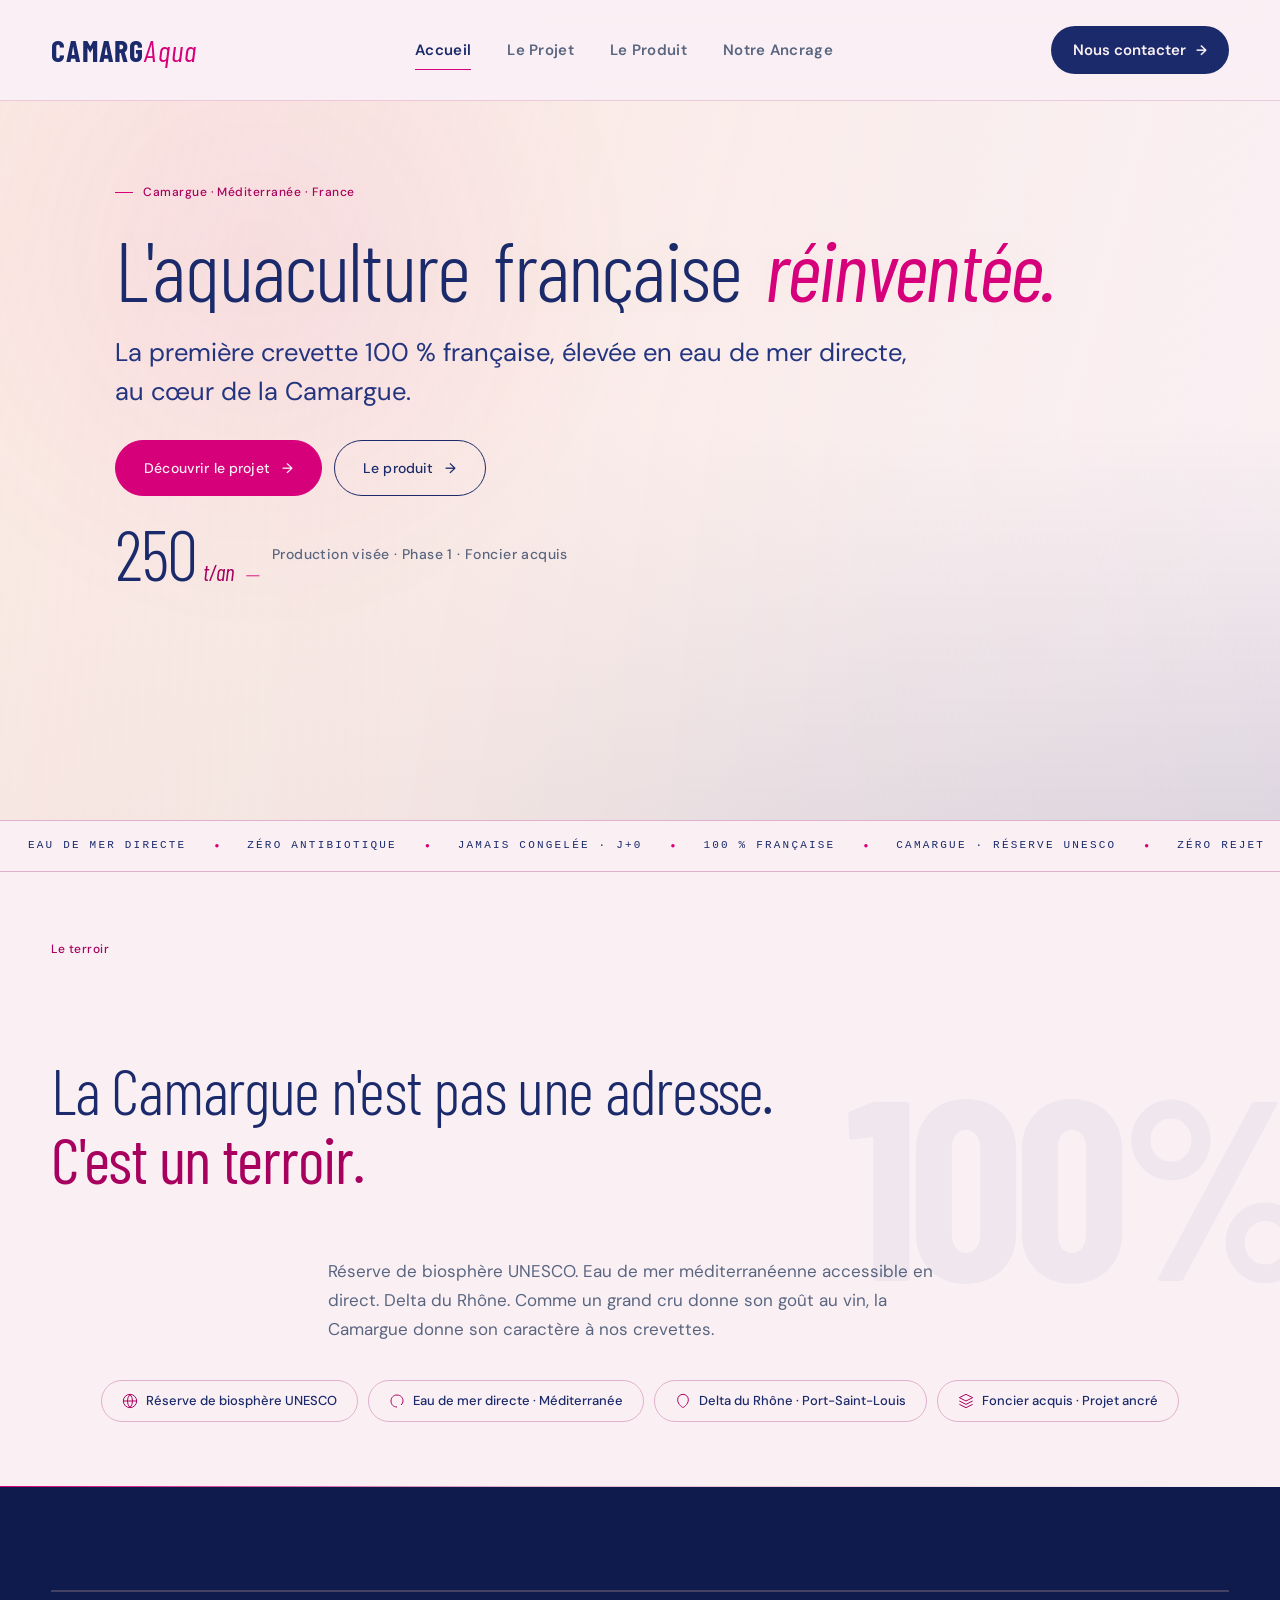
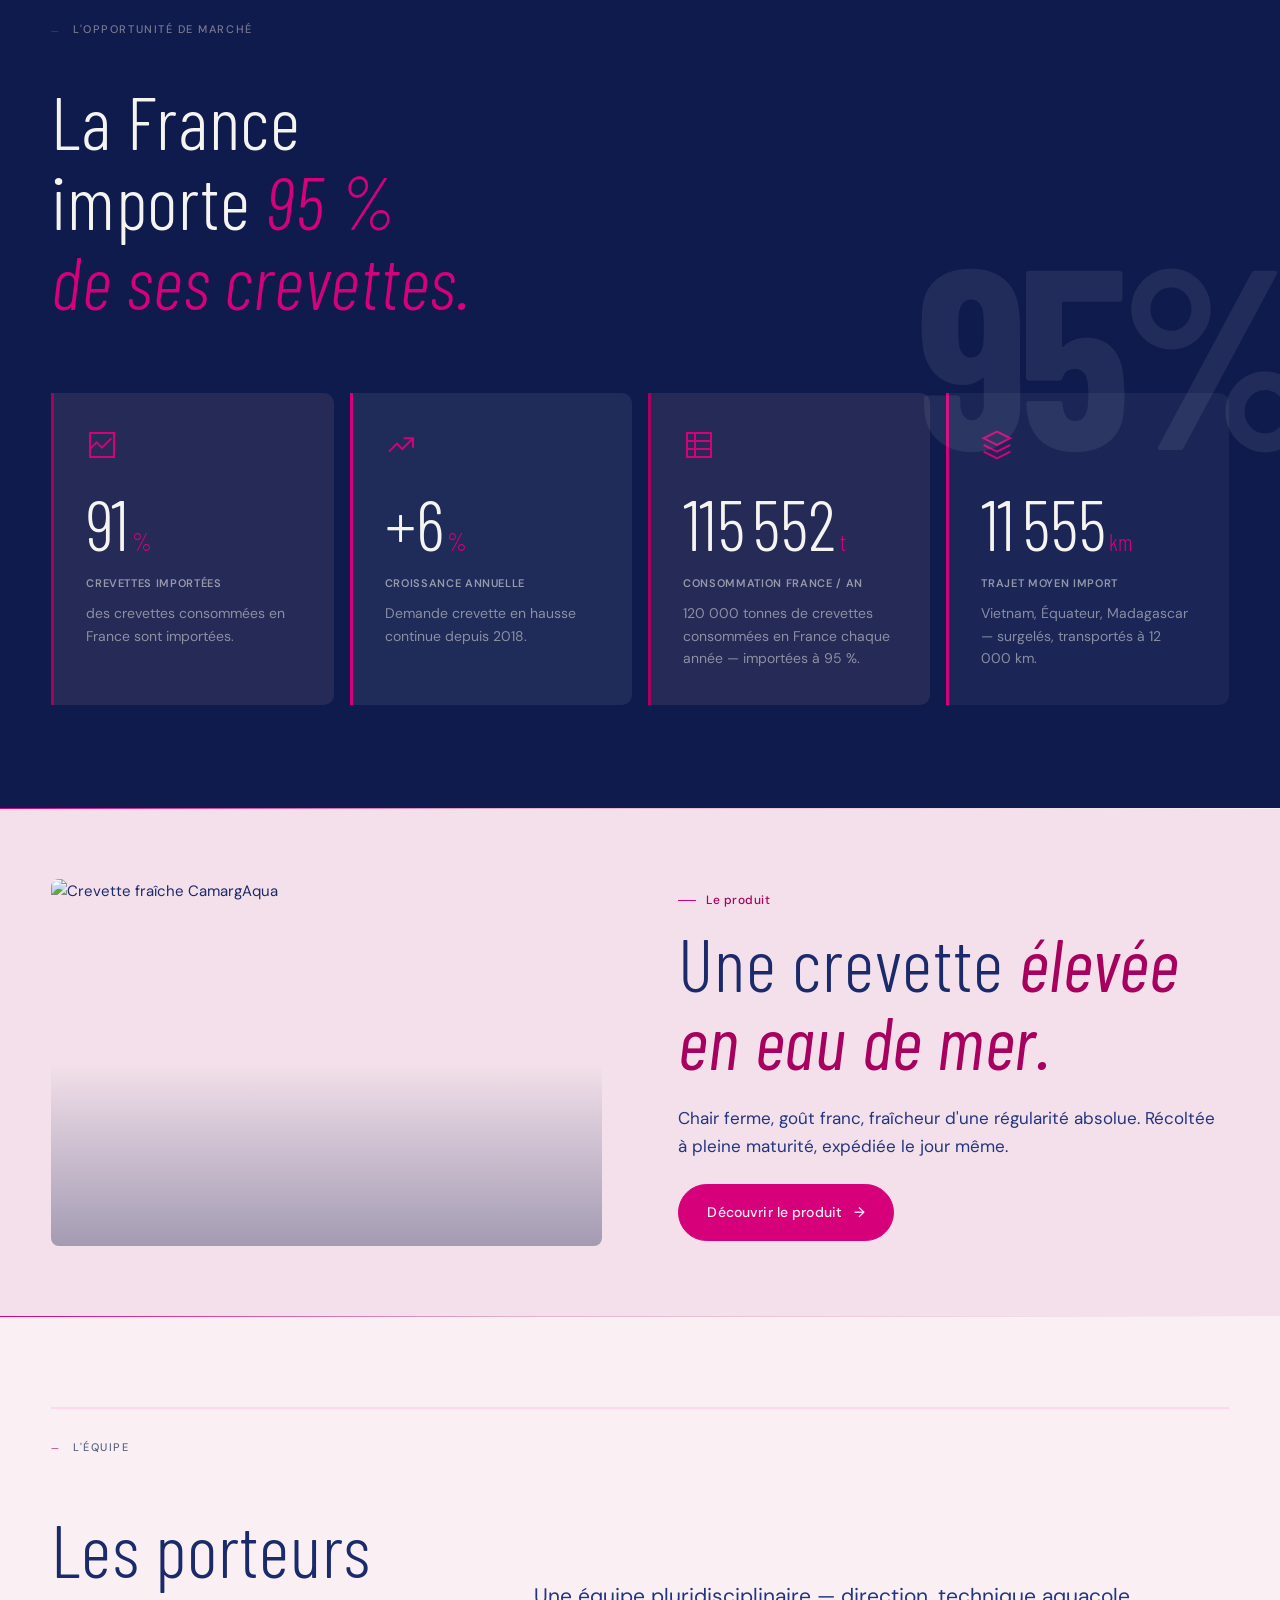
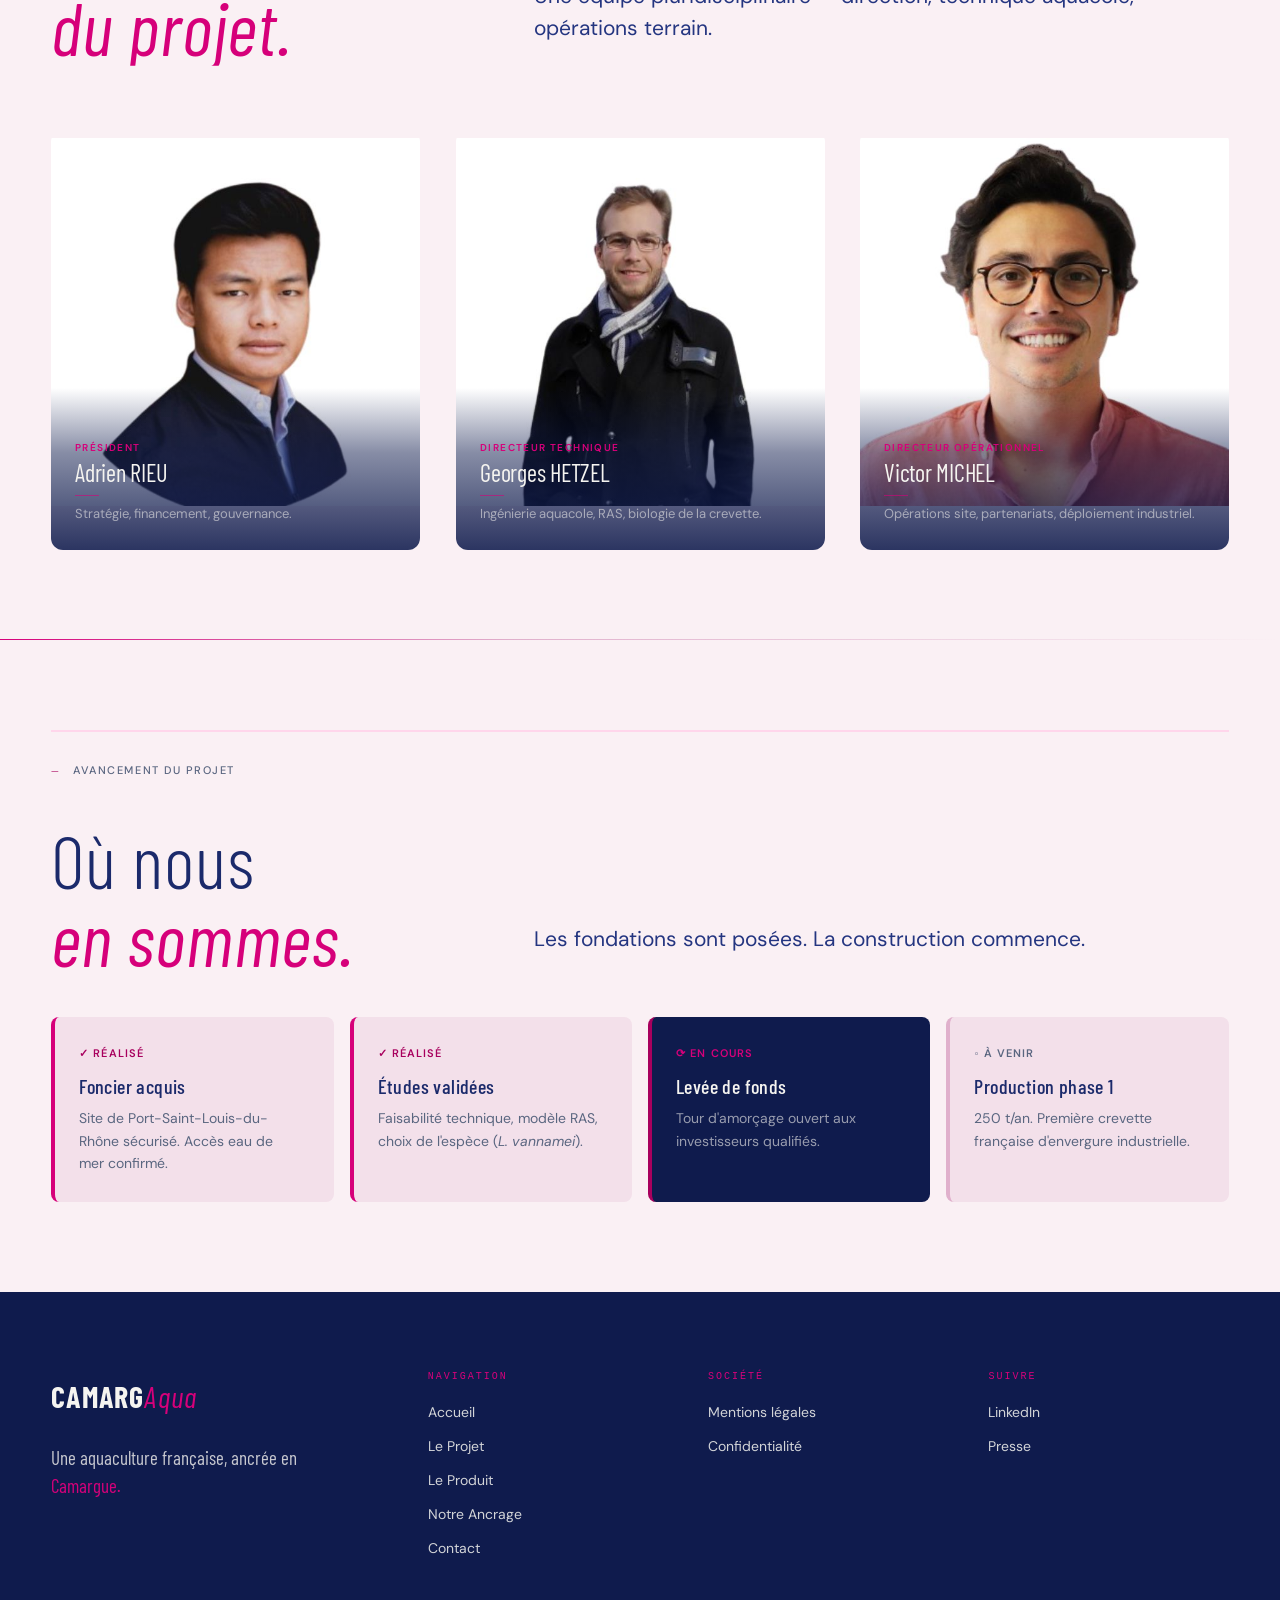
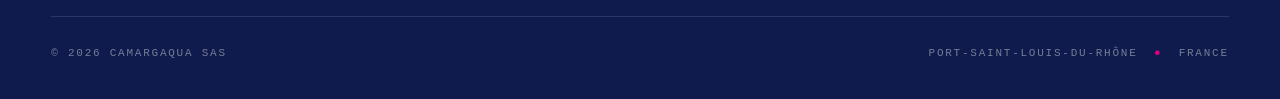
==== commit eb9aab33: "V4" ====
--- a/index.html
+++ b/index.html
@@ -138,6 +138,18 @@
 @media (max-width: 900px) {
   .home-hero-grid { grid-template-columns: 1fr; gap: 36px; }
   .home-hero::before { background: linear-gradient(180deg, rgba(250,233,226,0.88) 0%, rgba(250,233,226,0.65) 65%, rgba(15,27,77,0.25) 100%); }
+}
+
+/* ——— Marquee bandeau défilant ——— */
+.marquee-wrap { border-top: 1px solid var(--line); border-bottom: 1px solid var(--line); padding: 16px 0; overflow: hidden; background: var(--bg); }
+.marquee-track { display: flex; width: max-content; animation: marquee-scroll 42s linear infinite; }
+.marquee-group { display: flex; align-items: center; gap: 0; }
+.marquee-item { font-family: var(--mono); font-size: 11px; letter-spacing: 0.2em; text-transform: uppercase; color: var(--royal); padding: 0 28px; white-space: nowrap; }
+.marquee-dot { color: var(--shrimp); font-size: 8px; }
+@keyframes marquee-scroll { from { transform: translateX(0); } to { transform: translateX(-50%); } }
+@media (max-width: 640px) {
+  .marquee-item { font-size: 10px; padding: 0 18px; }
+  .marquee-track { animation-duration: 26s; }
 }
 
 .manifesto { padding: clamp(70px, 9vw, 130px) 0; position: relative; }
@@ -342,6 +354,7 @@
         </p>
         <div style="display:flex; gap: 12px; margin-top: 28px; flex-wrap: wrap;">
           <a class="btn btn-primary" href="projet.html">Découvrir le projet</a>
+          <a class="btn" href="produit.html">Le produit</a>
         </div>
         <div class="hero-kpi reveal reveal-delay-2">
           <span class="hero-kpi-num" data-target="250">0</span><span class="hero-kpi-unit">t/an</span>
@@ -349,6 +362,29 @@
           <span class="hero-kpi-label">Production visée · Phase 1 · Foncier acquis</span>
         </div>
       </div>
+    </div>
+  </div>
+</section>
+
+<section class="marquee-wrap" aria-hidden="true">
+  <div class="marquee-track">
+    <div class="marquee-group">
+      <span class="marquee-item">Eau de mer directe</span><span class="marquee-dot">●</span>
+      <span class="marquee-item">Zéro antibiotique</span><span class="marquee-dot">●</span>
+      <span class="marquee-item">Jamais congelée · J+0</span><span class="marquee-dot">●</span>
+      <span class="marquee-item">100&nbsp;% française</span><span class="marquee-dot">●</span>
+      <span class="marquee-item">Camargue · Réserve UNESCO</span><span class="marquee-dot">●</span>
+      <span class="marquee-item">Zéro rejet</span><span class="marquee-dot">●</span>
+      <span class="marquee-item">Traçabilité unitaire</span><span class="marquee-dot">●</span>
+    </div>
+    <div class="marquee-group">
+      <span class="marquee-item">Eau de mer directe</span><span class="marquee-dot">●</span>
+      <span class="marquee-item">Zéro antibiotique</span><span class="marquee-dot">●</span>
+      <span class="marquee-item">Jamais congelée · J+0</span><span class="marquee-dot">●</span>
+      <span class="marquee-item">100&nbsp;% française</span><span class="marquee-dot">●</span>
+      <span class="marquee-item">Camargue · Réserve UNESCO</span><span class="marquee-dot">●</span>
+      <span class="marquee-item">Zéro rejet</span><span class="marquee-dot">●</span>
+      <span class="marquee-item">Traçabilité unitaire</span><span class="marquee-dot">●</span>
     </div>
   </div>
 </section>
@@ -390,14 +426,18 @@
       <span class="ch-title" style="color: rgba(250,233,226,0.45); letter-spacing: 0.14em;">L'opportunité de marché</span>
     </div>
     <div style="max-width: 56ch; margin-bottom: clamp(48px,6vw,72px);" class="reveal reveal-delay-1">
-      <h2 style="color:#F5F4F0; font-size: clamp(36px,4.8vw,64px); font-weight:300; line-height:1.08; margin-bottom:24px;">
-        Un marché massif. <span style="font-style:italic; color:var(--shrimp);">Une dépendance totale.</span>
+      <h2 style="color:#F5F4F0; font-size: clamp(36px,4.8vw,64px); font-weight:300; line-height:1.08;">
+        La France importe <span style="font-style:italic; color:var(--shrimp);">95&nbsp;% de ses crevettes.</span>
       </h2>
-      <p style="font-size:17px; line-height:1.75; color:rgba(245,244,240,0.65); margin:0;">
-        La France consomme la crevette par millions de portions par an — sans en produire. CamargAqua change l'équation, sur un marché en croissance, avec une empreinte carbone divisée par dix.
-      </p>
-    </div>
-    <div style="display:grid; grid-template-columns:1fr 1fr 1fr; gap:16px;">
+    </div>
+    <div style="display:grid; grid-template-columns:repeat(4,1fr); gap:16px;" class="js-mobile-slider">
+      <!-- Carte 0 : dépendance import -->
+      <div style="background:rgba(232,180,166,0.10); border-left:3px solid var(--shrimp-deep); border-radius:0 10px 10px 0; padding:36px 32px; transition: background .3s ease, transform .3s ease;" class="reveal reveal-delay-1" onmouseover="this.style.background='rgba(232,180,166,0.20)'; this.style.transform='translateY(-4px)'" onmouseout="this.style.background='rgba(232,180,166,0.10)'; this.style.transform='translateY(0)'">
+        <svg width="32" height="32" viewBox="0 0 24 24" fill="none" stroke="var(--shrimp)" stroke-width="1.5" style="margin-bottom:20px;"><path d="M3 3h18v18H3z"/><path d="M3 15l5-5 4 4 7-7"/></svg>
+        <div style="font-family:var(--serif); font-size:clamp(48px,5.5vw,72px); font-weight:300; color:#F5F4F0; line-height:1;"><span data-target="95">0</span><span style="font-size:0.36em; color:var(--shrimp); margin-left:3px;">%</span></div>
+        <div style="font-size:11px; color:rgba(245,244,240,0.55); margin-top:16px; letter-spacing:0.06em; font-weight:600; text-transform:uppercase;">Crevettes importées</div>
+        <p style="font-size:14px; color:rgba(245,244,240,0.5); margin:10px 0 0; line-height:1.6;">des crevettes consommées en France sont importées.</p>
+      </div>
       <!-- Carte 1 : croissance du marché -->
       <div style="background:rgba(245,244,240,0.07); border-left:3px solid var(--shrimp); border-radius:0 10px 10px 0; padding:36px 32px; transition: background .3s ease, transform .3s ease;" class="reveal reveal-delay-1" onmouseover="this.style.background='rgba(232,180,166,0.16)'; this.style.transform='translateY(-4px)'" onmouseout="this.style.background='rgba(245,244,240,0.07)'; this.style.transform='translateY(0)'">
         <svg width="32" height="32" viewBox="0 0 24 24" fill="none" stroke="var(--shrimp)" stroke-width="1.5" style="margin-bottom:20px;"><polyline points="3 17 9 11 13 15 21 7"/><polyline points="14 7 21 7 21 14"/></svg>
@@ -435,13 +475,9 @@
         <div class="eyebrow">Le produit</div>
         <h2 style="margin-top:14px;">Une crevette <em>élevée en eau de mer.</em></h2>
         <p>Chair ferme, goût franc, fraîcheur d'une régularité absolue. Récoltée à pleine maturité, expédiée le jour même.</p>
-        <div class="quick-attrs">
-          <div class="qa"><div class="k">Origine</div><div class="v">France · Camargue</div></div>
-          <div class="qa"><div class="k">Fraîcheur</div><div class="v">J+0 / J+1</div></div>
-          <div class="qa"><div class="k">Méthode</div><div class="v">Sans antibiotique</div></div>
-          <div class="qa"><div class="k">Traçabilité</div><div class="v">Lot unitaire</div></div>
-        </div>
-        <a class="btn btn-primary" href="produit.html">Découvrir le produit</a>
+        <div style="margin-top:24px;">
+          <a class="btn btn-primary" href="produit.html">Découvrir le produit</a>
+        </div>
       </div>
     </div>
   </div>
@@ -521,22 +557,22 @@
       </div>
     </header>
     <div class="grid-4col" style="gap:16px;">
-      <div style="background:var(--bg-soft); border-radius:8px; padding:28px 24px; border-left:4px solid var(--shrimp);" class="reveal reveal-delay-1">
+      <div style="background:var(--bg-soft); border-radius:8px; padding:28px 24px; border-left:4px solid var(--shrimp); transition:transform .3s ease, box-shadow .3s ease;" class="reveal reveal-delay-1" onmouseover="this.style.transform='translateY(-3px)'; this.style.boxShadow='0 14px 34px rgba(27,42,107,0.10)'" onmouseout="this.style.transform=''; this.style.boxShadow=''">
         <div style="font-size:11px; color:var(--shrimp-deep); font-weight:600; letter-spacing:0.1em; text-transform:uppercase; margin-bottom:14px;">✓ Réalisé</div>
         <h4 style="font-size:20px; font-weight:500; margin:0 0 10px;">Foncier acquis</h4>
         <p style="font-size:14px; color:var(--muted); margin:0; line-height:1.6;">Site de Port-Saint-Louis-du-Rhône sécurisé. Accès eau de mer confirmé.</p>
       </div>
-      <div style="background:var(--bg-soft); border-radius:8px; padding:28px 24px; border-left:4px solid var(--shrimp);" class="reveal reveal-delay-2">
+      <div style="background:var(--bg-soft); border-radius:8px; padding:28px 24px; border-left:4px solid var(--shrimp); transition:transform .3s ease, box-shadow .3s ease;" class="reveal reveal-delay-2" onmouseover="this.style.transform='translateY(-3px)'; this.style.boxShadow='0 14px 34px rgba(27,42,107,0.10)'" onmouseout="this.style.transform=''; this.style.boxShadow=''">
         <div style="font-size:11px; color:var(--shrimp-deep); font-weight:600; letter-spacing:0.1em; text-transform:uppercase; margin-bottom:14px;">✓ Réalisé</div>
         <h4 style="font-size:20px; font-weight:500; margin:0 0 10px;">Études validées</h4>
         <p style="font-size:14px; color:var(--muted); margin:0; line-height:1.6;">Faisabilité technique, modèle RAS, choix de l'espèce (<em>L. vannamei</em>).</p>
       </div>
-      <div style="background:var(--royal-3); border-radius:8px; padding:28px 24px; border-left:4px solid var(--shrimp-deep);" class="reveal reveal-delay-3">
+      <div style="background:var(--royal-3); border-radius:8px; padding:28px 24px; border-left:4px solid var(--shrimp-deep); transition:transform .3s ease, box-shadow .3s ease;" class="reveal reveal-delay-3" onmouseover="this.style.transform='translateY(-3px)'; this.style.boxShadow='0 14px 34px rgba(15,27,77,0.28)'" onmouseout="this.style.transform=''; this.style.boxShadow=''">
         <div style="font-size:11px; color:var(--shrimp); font-weight:600; letter-spacing:0.1em; text-transform:uppercase; margin-bottom:14px;">⟳ En cours</div>
         <h4 style="font-size:20px; font-weight:500; margin:0 0 10px; color:#F5F4F0;">Levée de fonds</h4>
         <p style="font-size:14px; color:rgba(245,244,240,0.6); margin:0; line-height:1.6;">Tour d'amorçage ouvert aux investisseurs qualifiés.</p>
       </div>
-      <div style="background:var(--bg-soft); border-radius:8px; padding:28px 24px; border-left:4px solid var(--line);" class="reveal reveal-delay-4">
+      <div style="background:var(--bg-soft); border-radius:8px; padding:28px 24px; border-left:4px solid var(--line); transition:transform .3s ease, box-shadow .3s ease;" class="reveal reveal-delay-4" onmouseover="this.style.transform='translateY(-3px)'; this.style.boxShadow='0 14px 34px rgba(27,42,107,0.10)'" onmouseout="this.style.transform=''; this.style.boxShadow=''">
         <div style="font-size:11px; color:var(--muted); font-weight:600; letter-spacing:0.1em; text-transform:uppercase; margin-bottom:14px;">◦ À venir</div>
         <h4 style="font-size:20px; font-weight:500; margin:0 0 10px;">Production phase 1</h4>
         <p style="font-size:14px; color:var(--muted); margin:0; line-height:1.6;">250 t/an. Première crevette française d'envergure industrielle.</p>
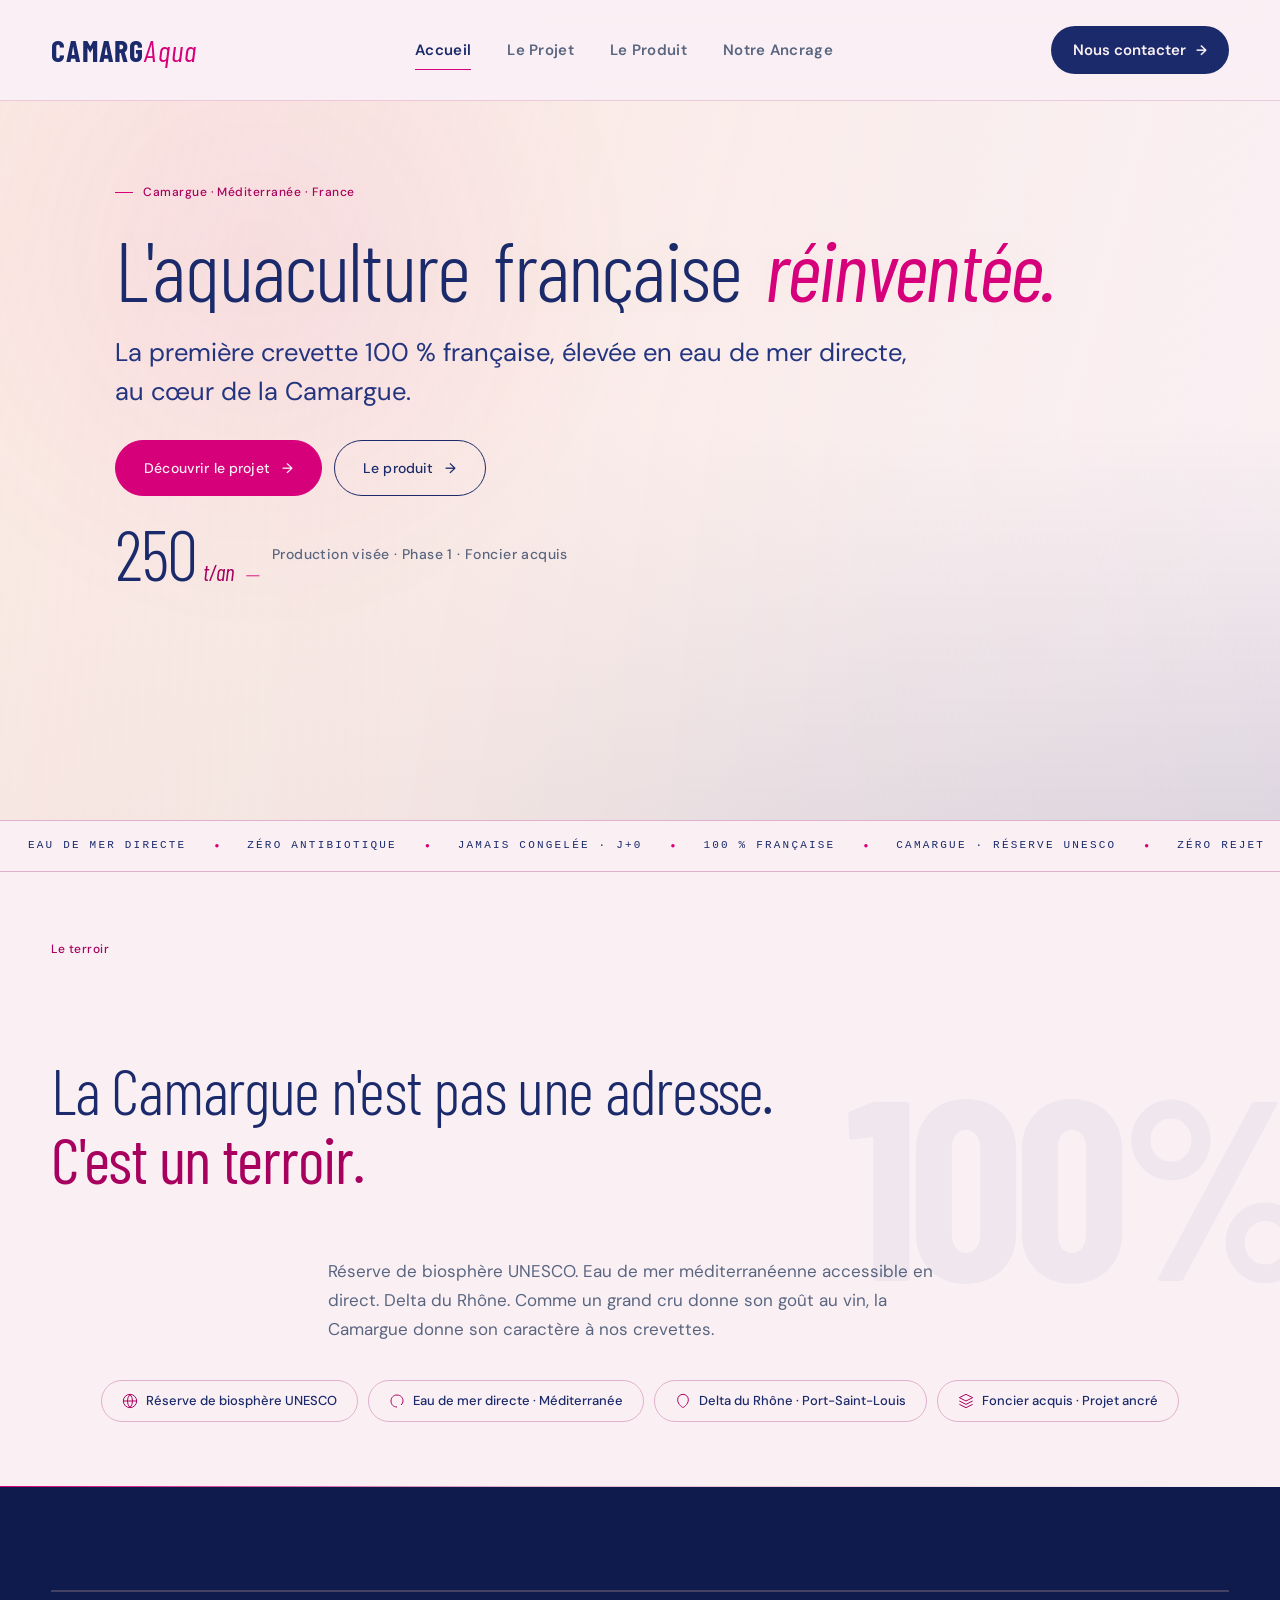
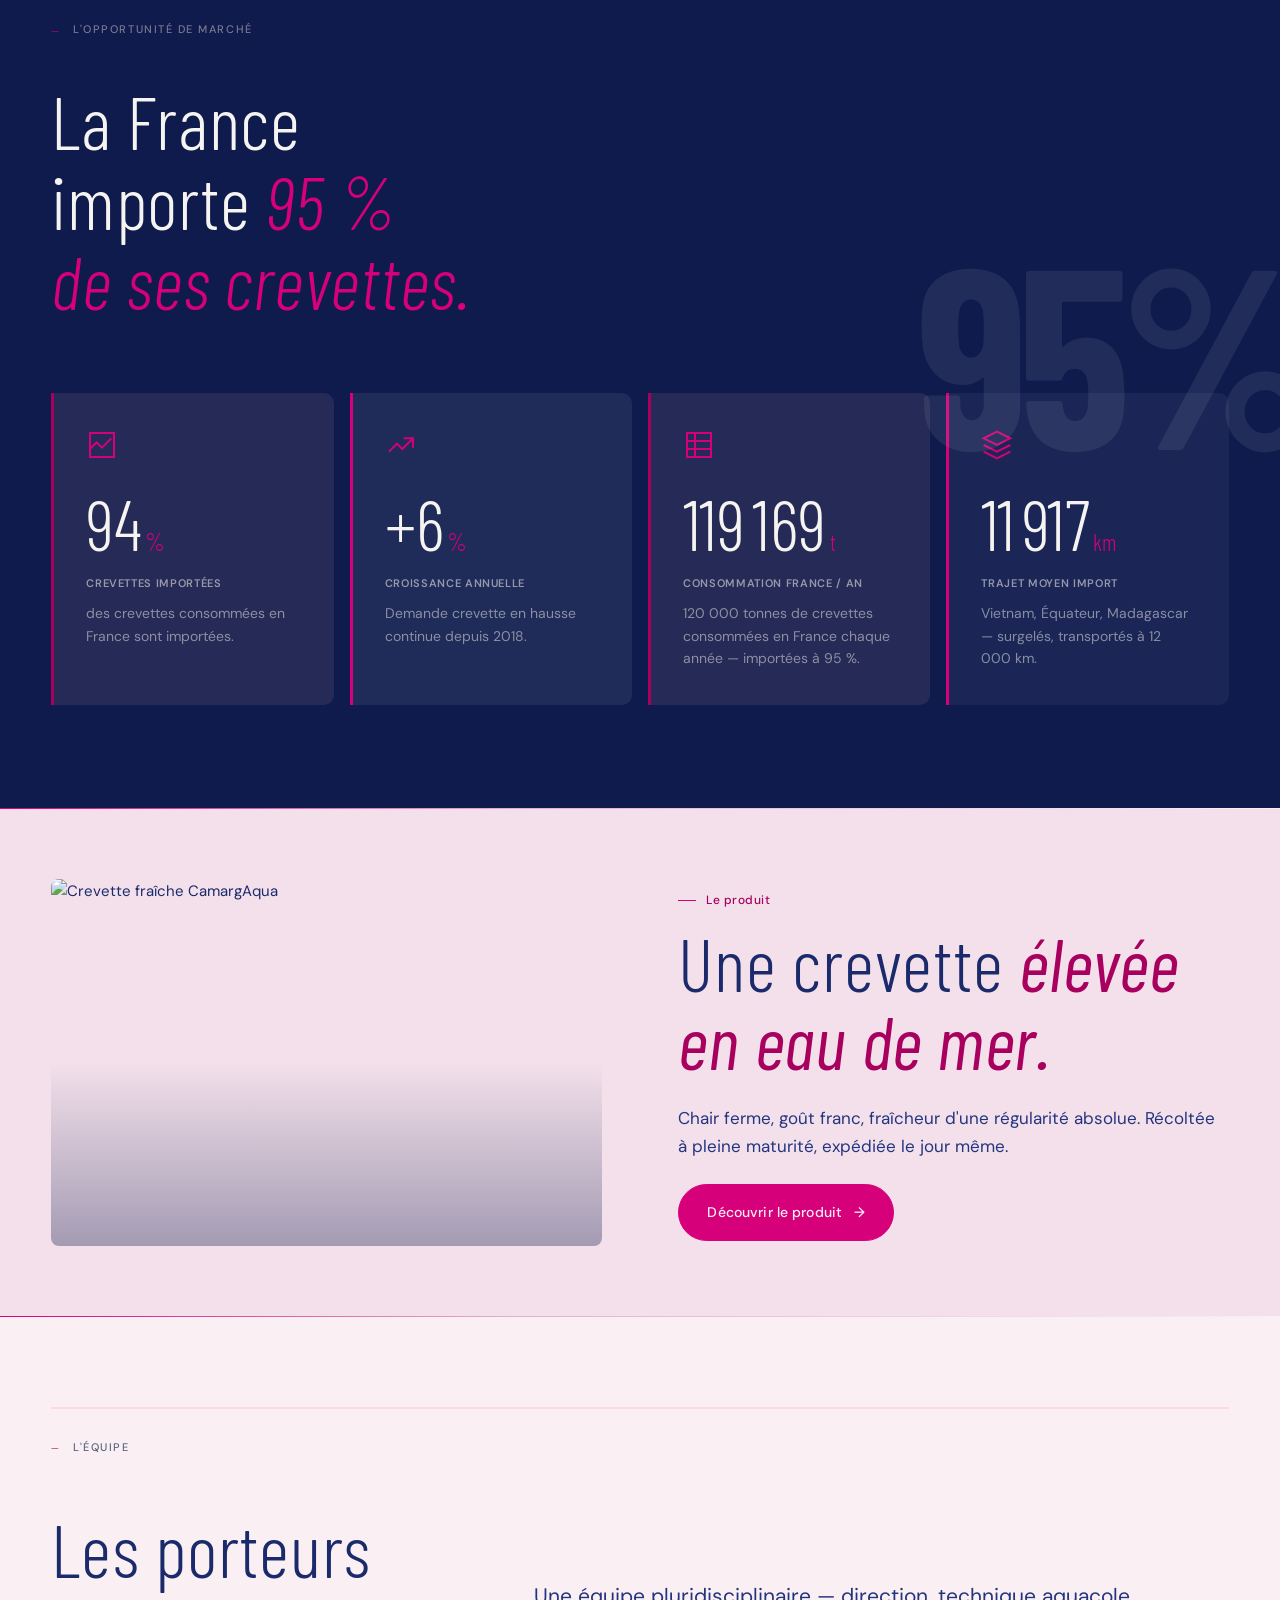
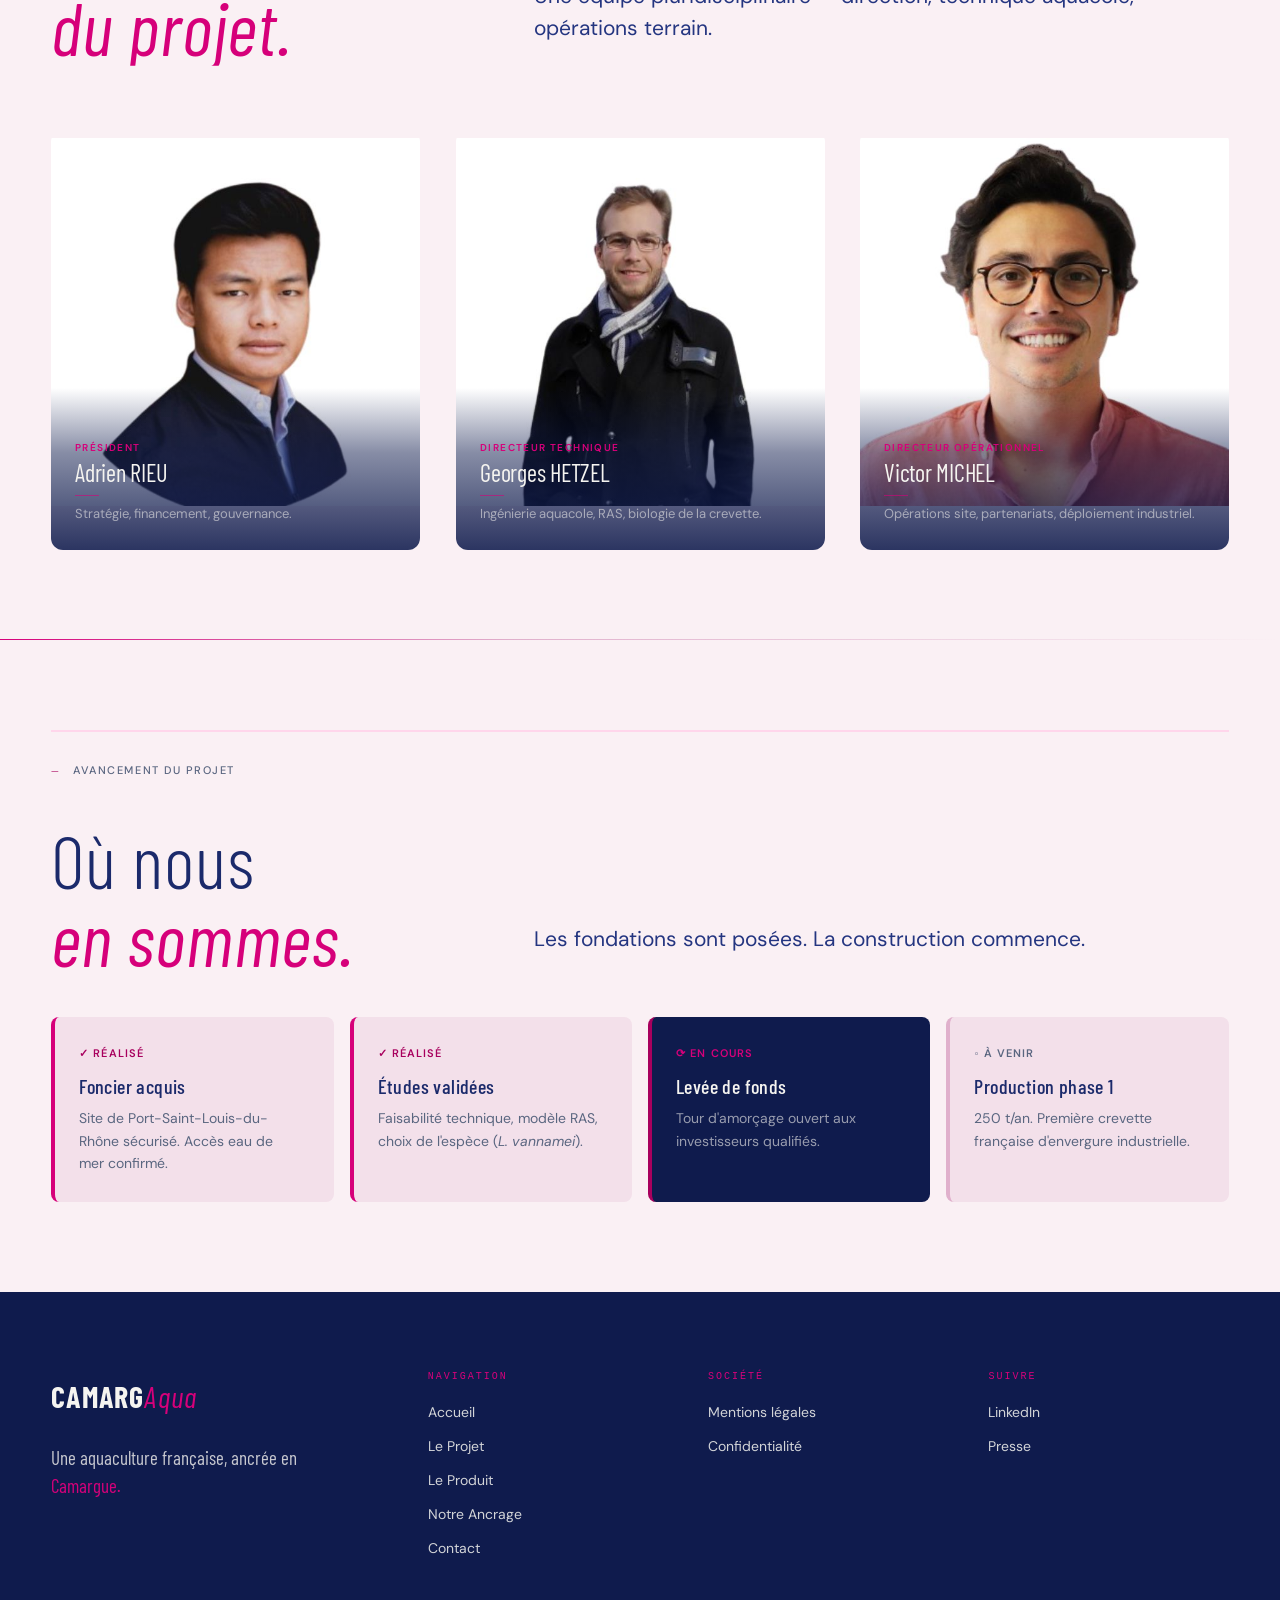
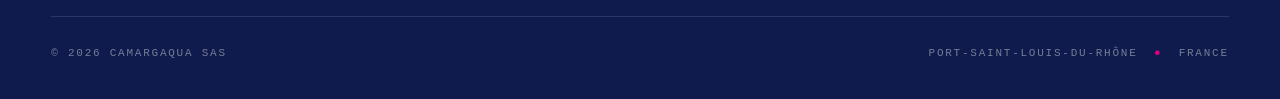
==== commit d9d7bda4: "fix: domaine camargaqua.com, mentions légales réelles, formulaire Netlify Forms - Remplace camargaqu" ====
--- a/index.html
+++ b/index.html
@@ -3,16 +3,16 @@
 <head>
 <meta charset="utf-8" />
 <meta name="viewport" content="width=device-width, initial-scale=1, viewport-fit=cover" />
-<title>CamargAqua — La première crevette française, élevée en Camargue</title>
+<title>CamargAqua — La crevette française élevée en Camargue</title>
 <meta name="description" content="La France importe 95 % de ses crevettes. CamargAqua construit la première filière française d'envergure, en Camargue, sur foncier acquis. 250 t/an, phase 1." />
 <meta name="theme-color" content="#FBF3EC" />
-<link rel="canonical" href="https://camargaqua.fr/" />
+<link rel="canonical" href="https://camargaqua.com/" />
 <link rel="icon" type="image/svg+xml" href="assets/favicon.svg" />
 
 <meta property="og:type" content="website" />
 <meta property="og:locale" content="fr_FR" />
 <meta property="og:site_name" content="CamargAqua" />
-<meta property="og:url" content="https://camargaqua.fr/" />
+<meta property="og:url" content="https://camargaqua.com/" />
 <meta property="og:title" content="CamargAqua — Aquaculture française d'exception, en Camargue" />
 <meta property="og:description" content="Une crevette française d'exception, élevée en Camargue. Recirculation eau de mer, traçabilité totale, fraîcheur J+0." />
 <meta property="og:image" content="https://images.unsplash.com/photo-1518609878373-06d740f60d8b?w=1200&q=80&auto=format&fit=crop" />
@@ -293,8 +293,8 @@
   "@type": "Organization",
   "name": "CamargAqua",
   "legalName": "CamargAqua SAS",
-  "url": "https://camargaqua.fr/",
-  "logo": "https://camargaqua.fr/assets/favicon.svg",
+  "url": "https://camargaqua.com/",
+  "logo": "https://camargaqua.com/assets/favicon.svg",
   "description": "Aquaculture française d'exception en Camargue. Élevage de crevette en système recirculé, eau de mer, traçabilité totale.",
   "address": {
     "@type": "PostalAddress",
@@ -303,9 +303,9 @@
     "addressCountry": "FR"
   },
   "contactPoint": [
-    { "@type": "ContactPoint", "email": "direction@camargaqua.fr", "contactType": "customer support" },
-    { "@type": "ContactPoint", "email": "commercial@camargaqua.fr", "contactType": "sales" },
-    { "@type": "ContactPoint", "email": "presse@camargaqua.fr", "contactType": "press" }
+    { "@type": "ContactPoint", "email": "direction@camargaqua.com", "contactType": "customer support" },
+    { "@type": "ContactPoint", "email": "commercial@camargaqua.com", "contactType": "sales" },
+    { "@type": "ContactPoint", "email": "presse@camargaqua.com", "contactType": "press" }
   ]
 }
 </script>
--- a/assets/site.css
+++ b/assets/site.css
@@ -539,7 +539,9 @@
   width: 100%;
 }
 .field input:focus, .field textarea:focus, .field select:focus {
-  outline: 0; border-color: var(--shrimp-deep);
+  outline: 2px solid var(--shrimp-deep);
+  outline-offset: 2px;
+  border-color: var(--shrimp-deep);
 }
 .field textarea { resize: vertical; min-height: 110px; font-family: var(--sans); }
 
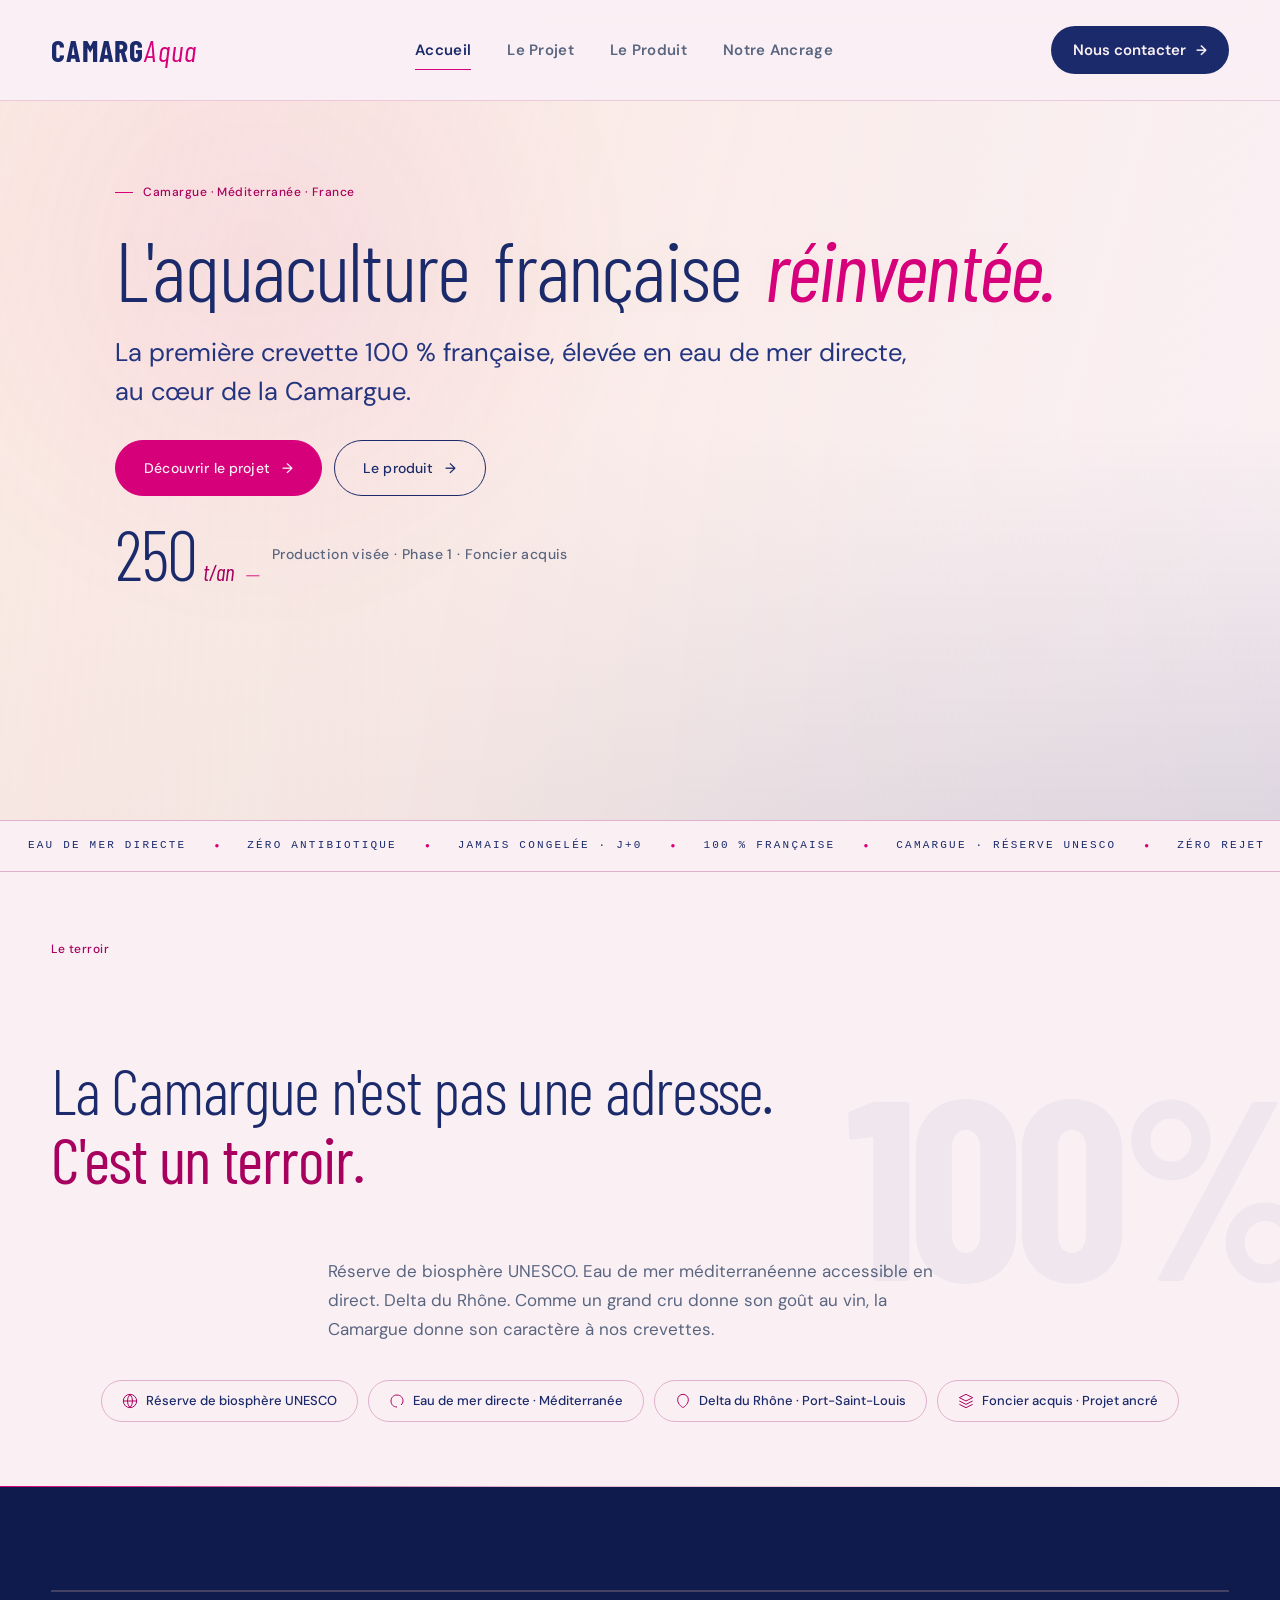
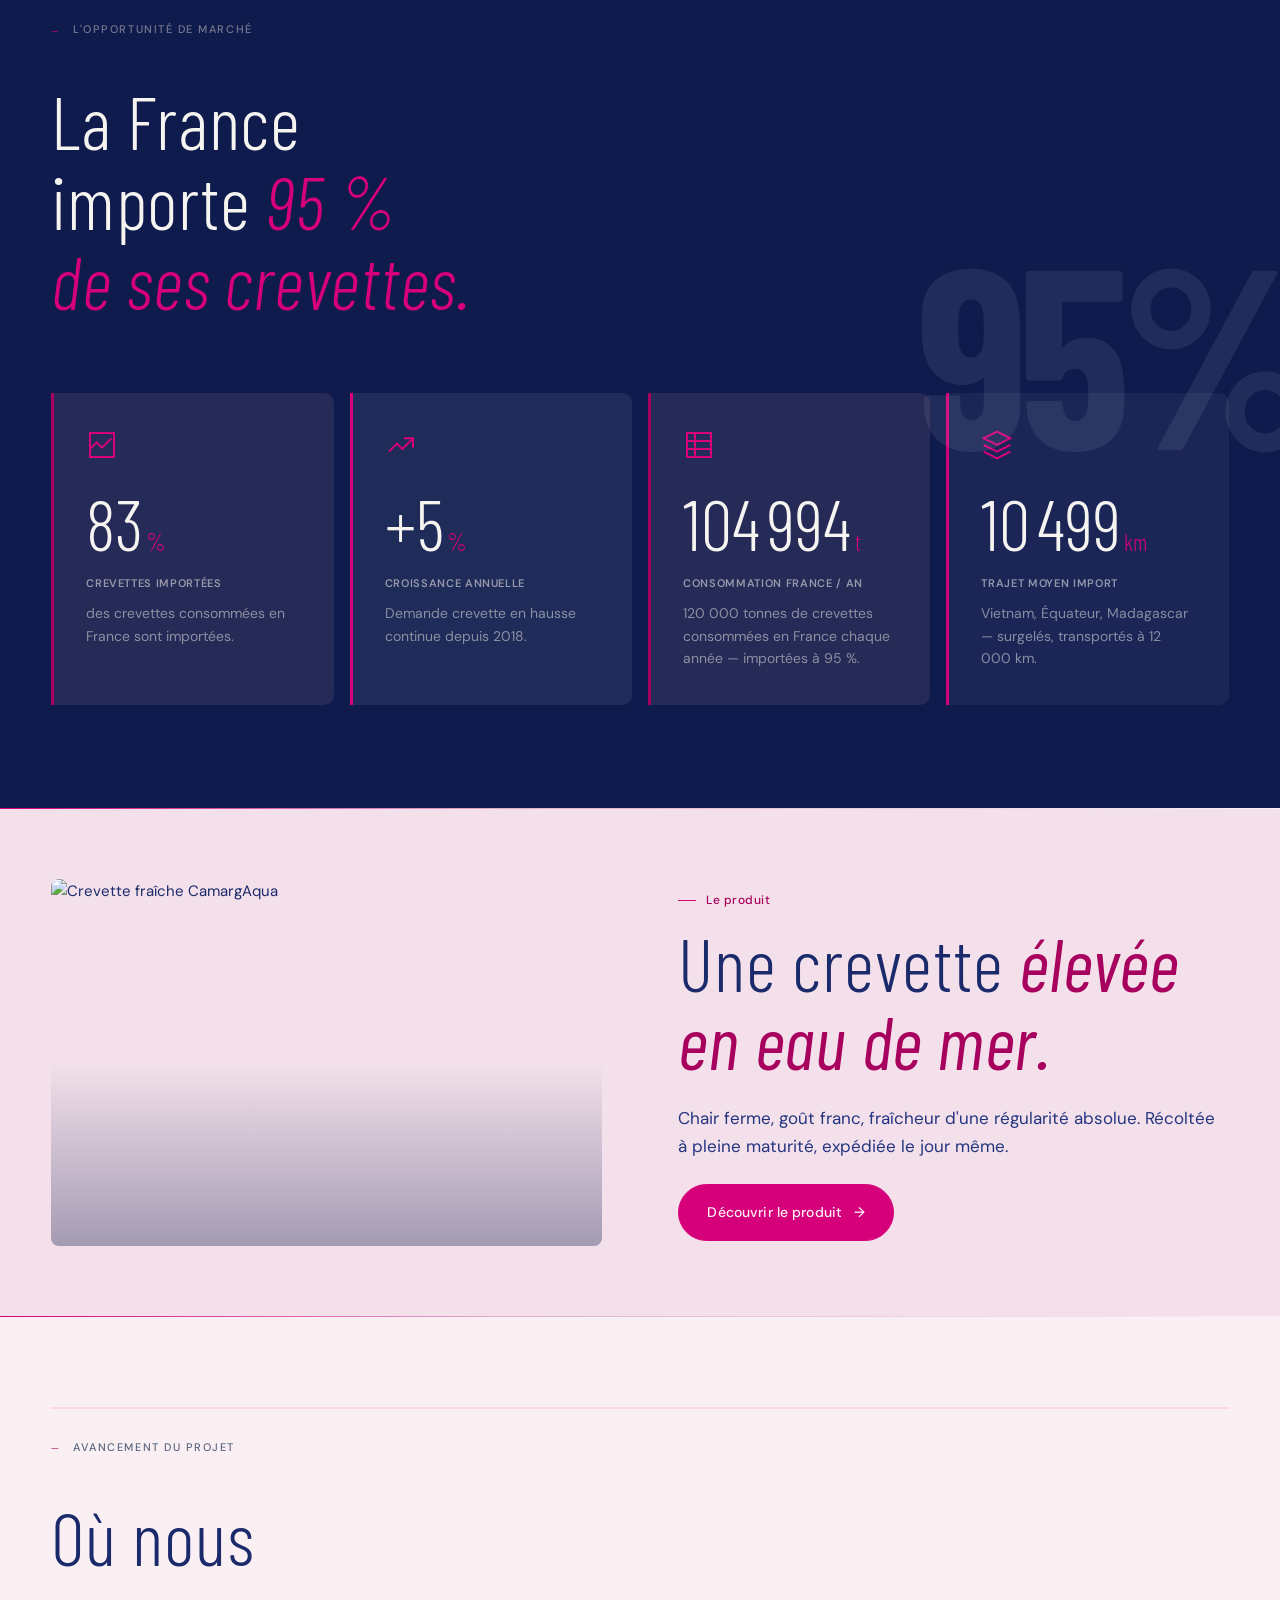
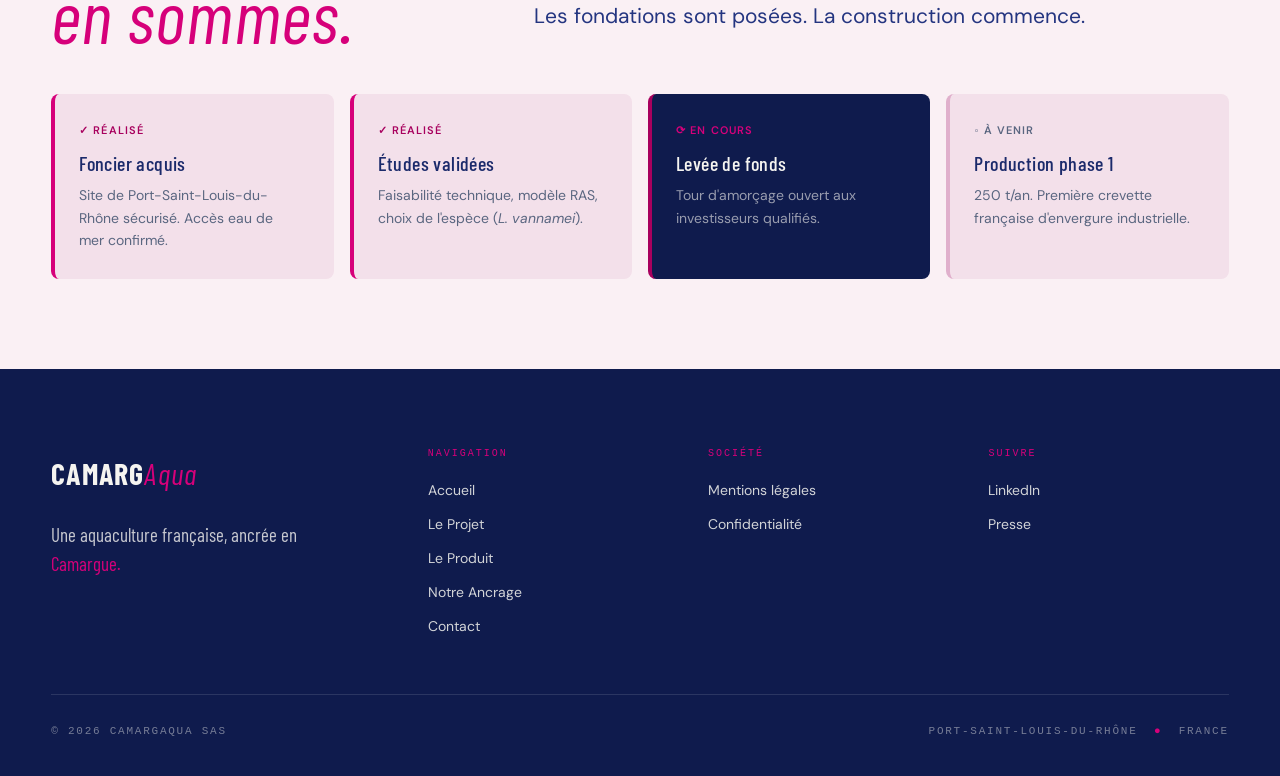
==== commit 7b50cecb: "feat(home): retire la section porteurs du projet Section équipe (Adrien/Georges/Victor) retirée entr" ====
--- a/index.html
+++ b/index.html
@@ -484,63 +484,6 @@
 </section>
 
 <hr class="section-sep" />
-<!-- ═══ L'ÉQUIPE ═══ -->
-<section style="background: var(--bg); padding: clamp(56px,7vw,96px) 0;">
-  <div class="wrap">
-    <div class="chapter-label reveal">
-      <span class="ch-num">—</span>
-      <span class="ch-title">L'équipe</span>
-    </div>
-    <header class="section-head reveal reveal-delay-1" style="margin-bottom: clamp(36px,5vw,64px);">
-      <div>
-        <h2 style="font-size:clamp(36px,4.4vw,56px); font-weight:300;">Les porteurs<br /><span class="it">du projet.</span></h2>
-      </div>
-      <div class="head-meta">
-        <p class="lede">Une équipe pluridisciplinaire — direction, technique aquacole, opérations terrain.</p>
-      </div>
-    </header>
-    <div class="grid-3col" style="gap: clamp(20px,3vw,36px);">
-      <!-- Adrien -->
-      <article class="team-card reveal reveal-delay-1" data-team-slot="0" style="background: var(--bg);">
-        <div class="team-card-photo">
-          <img src="assets/team/adrien.jpg" alt="Adrien RIEU" loading="lazy" width="320" height="320" onerror="this.style.display='none'; this.parentElement.innerHTML='<div class=&quot;team-card-initials&quot;>AR</div>'" />
-        </div>
-        <div class="team-card-body">
-          <div class="team-card-role">Président</div>
-          <h3 class="team-card-name">Adrien RIEU</h3>
-          <div class="team-card-sep"></div>
-          <p class="team-card-desc">Stratégie, financement, gouvernance.</p>
-        </div>
-      </article>
-      <!-- Georges -->
-      <article class="team-card team-card--accent reveal reveal-delay-2" data-team-slot="1" style="background: var(--bg);">
-        <div class="team-card-photo">
-          <img src="assets/team/georges.jpg" alt="Georges HETZEL" loading="lazy" width="320" height="320" onerror="this.style.display='none'; this.parentElement.innerHTML='<div class=&quot;team-card-initials&quot;>GH</div>'" />
-        </div>
-        <div class="team-card-body">
-          <div class="team-card-role">Directeur Technique</div>
-          <h3 class="team-card-name">Georges HETZEL</h3>
-          <div class="team-card-sep"></div>
-          <p class="team-card-desc">Ingénierie aquacole, RAS, biologie de la crevette.</p>
-        </div>
-      </article>
-      <!-- Victor -->
-      <article class="team-card reveal reveal-delay-3" data-team-slot="2" style="background: var(--bg);">
-        <div class="team-card-photo">
-          <img src="assets/team/victor.jpg" alt="Victor MICHEL" loading="lazy" width="320" height="320" onerror="this.style.display='none'; this.parentElement.innerHTML='<div class=&quot;team-card-initials&quot;>VM</div>'" />
-        </div>
-        <div class="team-card-body">
-          <div class="team-card-role">Directeur Opérationnel</div>
-          <h3 class="team-card-name">Victor MICHEL</h3>
-          <div class="team-card-sep"></div>
-          <p class="team-card-desc">Opérations site, partenariats, déploiement industriel.</p>
-        </div>
-      </article>
-    </div>
-  </div>
-</section>
-
-<hr class="section-sep" />
 <!-- ═══ ÉTAT D'AVANCEMENT ═══ -->
 <section style="background: var(--bg); padding: clamp(56px,7vw,96px) 0;">
   <div class="wrap">
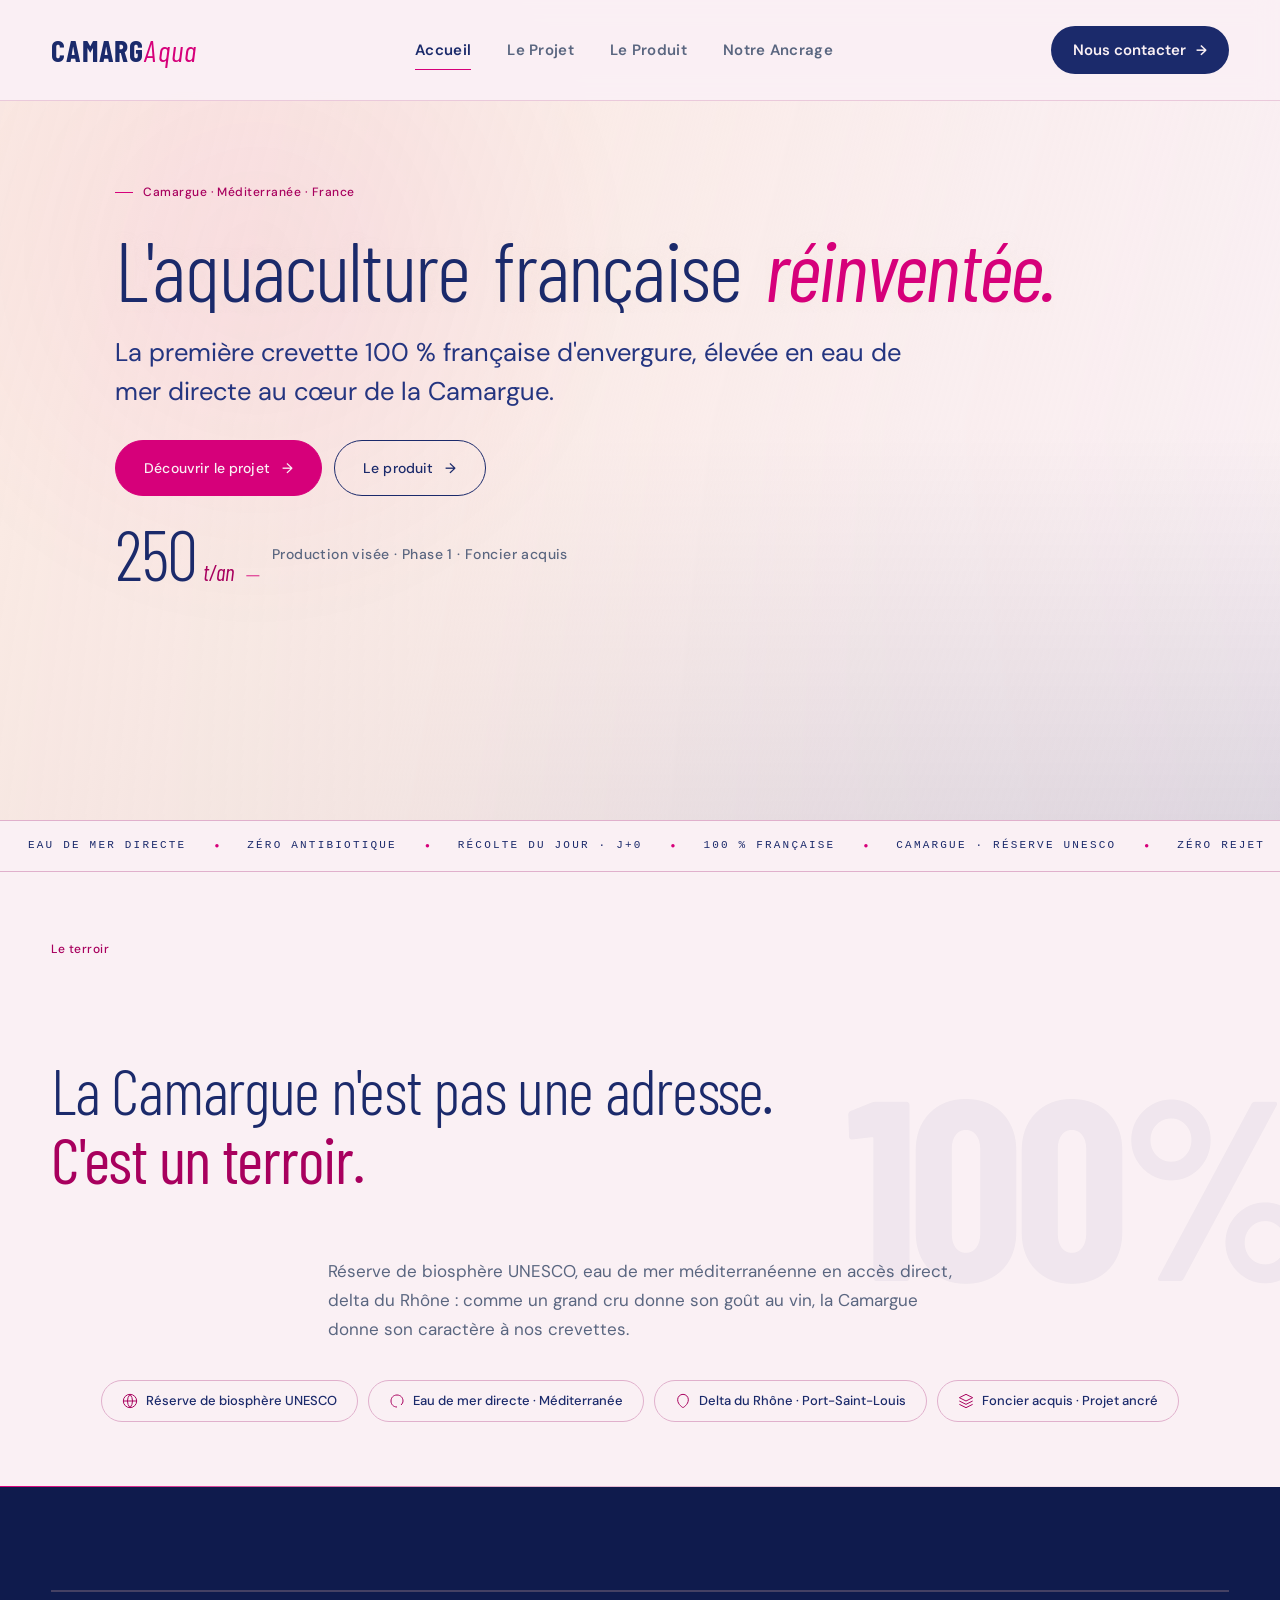
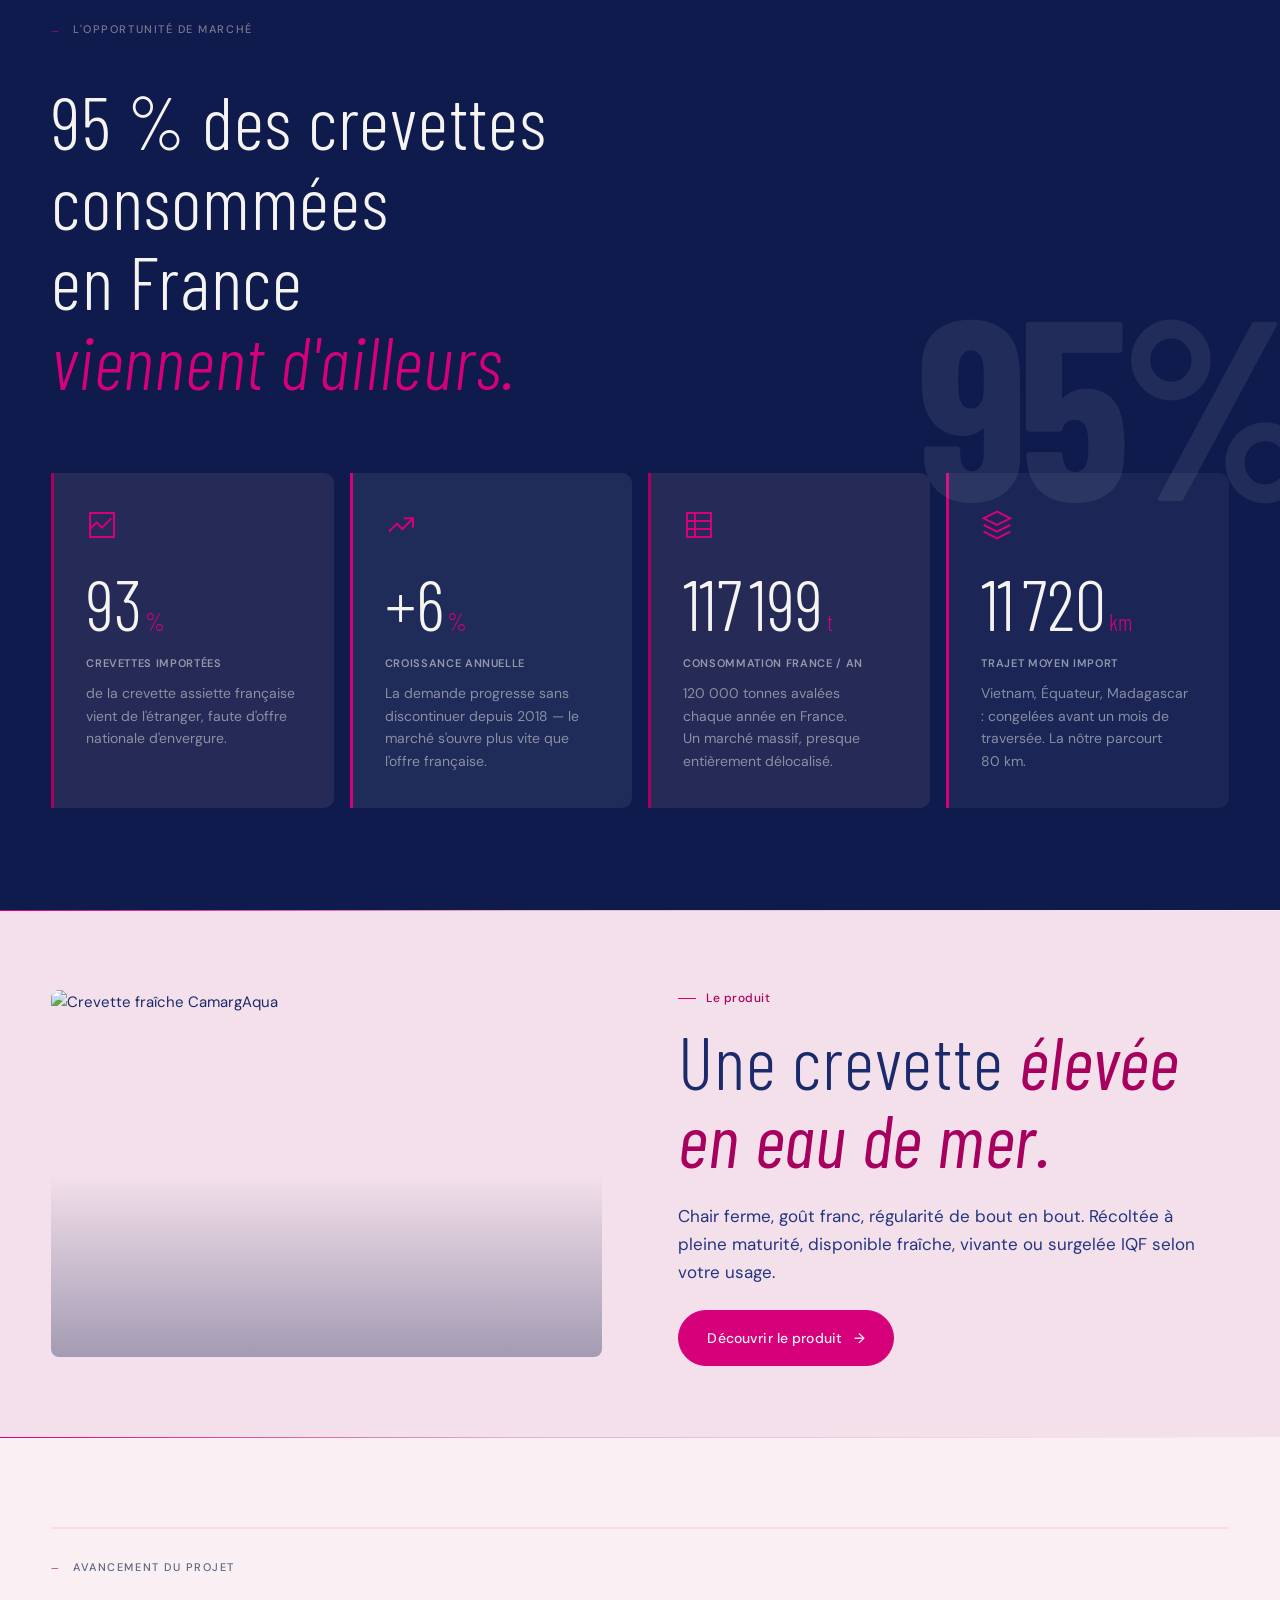
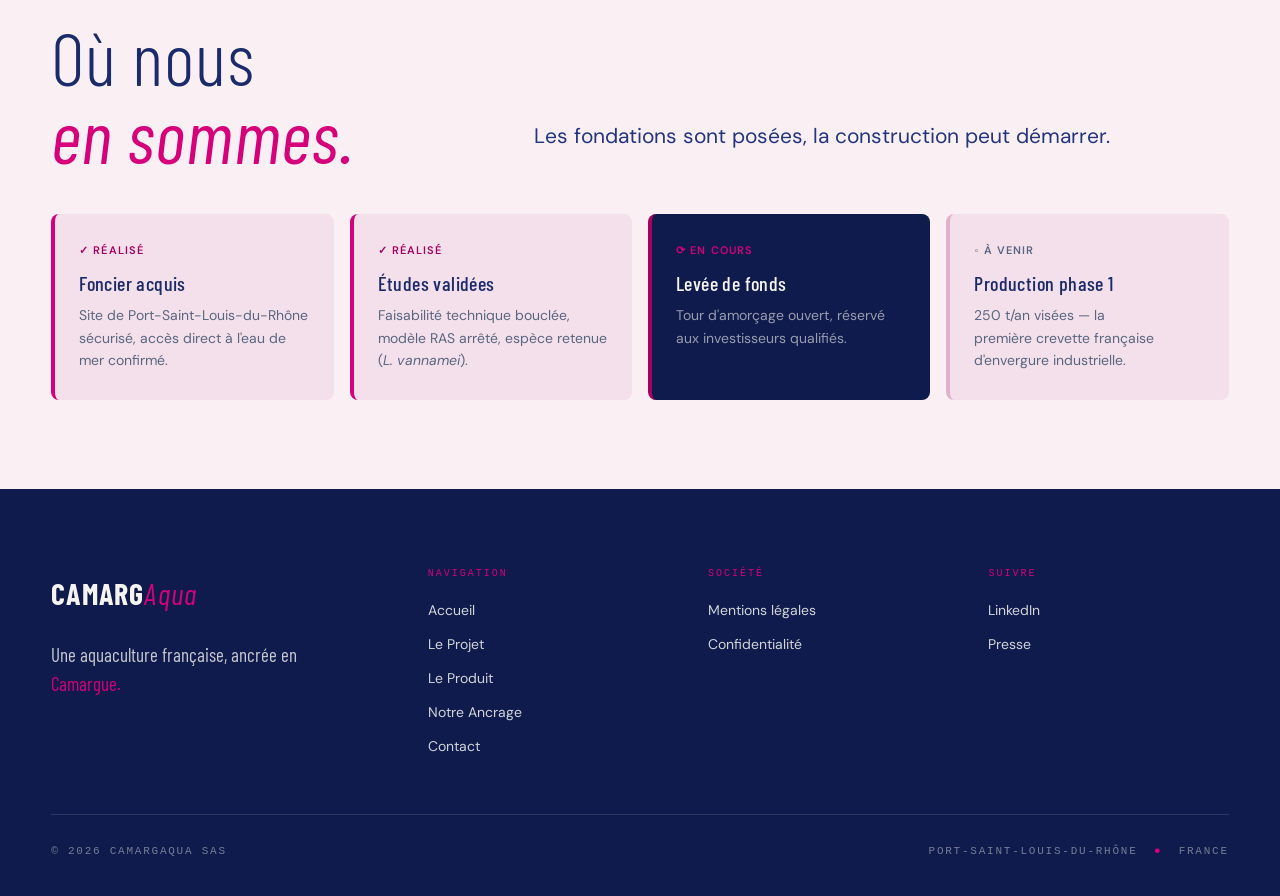
==== commit ab88d9e6: "feat(site): réécriture des textes, gamme surgelée IQF, photo réelle du site - Ajoute un 3e format pr" ====
--- a/index.html
+++ b/index.html
@@ -4,7 +4,7 @@
 <meta charset="utf-8" />
 <meta name="viewport" content="width=device-width, initial-scale=1, viewport-fit=cover" />
 <title>CamargAqua — La crevette française élevée en Camargue</title>
-<meta name="description" content="La France importe 95 % de ses crevettes. CamargAqua construit la première filière française d'envergure, en Camargue, sur foncier acquis. 250 t/an, phase 1." />
+<meta name="description" content="La France importe 95 % de ses crevettes. CamargAqua construit la première filière française d'envergure, en Camargue — fraîche, vivante ou surgelée IQF, sur foncier acquis. 250 t/an, phase 1." />
 <meta name="theme-color" content="#FBF3EC" />
 <link rel="canonical" href="https://camargaqua.com/" />
 <link rel="icon" type="image/svg+xml" href="assets/favicon.svg" />
@@ -14,7 +14,7 @@
 <meta property="og:site_name" content="CamargAqua" />
 <meta property="og:url" content="https://camargaqua.com/" />
 <meta property="og:title" content="CamargAqua — Aquaculture française d'exception, en Camargue" />
-<meta property="og:description" content="Une crevette française d'exception, élevée en Camargue. Recirculation eau de mer, traçabilité totale, fraîcheur J+0." />
+<meta property="og:description" content="Une crevette française d'exception, élevée en Camargue. Recirculation eau de mer, traçabilité totale, trois formats : fraîche, vivante, surgelée IQF." />
 <meta property="og:image" content="https://images.unsplash.com/photo-1518609878373-06d740f60d8b?w=1200&q=80&auto=format&fit=crop" />
 <meta name="twitter:card" content="summary_large_image" />
 <meta name="twitter:title" content="CamargAqua — Aquaculture française d'exception, en Camargue" />
@@ -295,7 +295,7 @@
   "legalName": "CamargAqua SAS",
   "url": "https://camargaqua.com/",
   "logo": "https://camargaqua.com/assets/favicon.svg",
-  "description": "Aquaculture française d'exception en Camargue. Élevage de crevette en système recirculé, eau de mer, traçabilité totale.",
+  "description": "Aquaculture française d'exception en Camargue. Élevage de crevette en système recirculé, eau de mer, traçabilité totale. Trois formats : fraîche, vivante, surgelée IQF.",
   "address": {
     "@type": "PostalAddress",
     "streetAddress": "Port-Saint-Louis-du-Rhône",
@@ -350,7 +350,7 @@
       <div>
         <h1>L'aquaculture française <span class="it">réinventée.</span></h1>
         <p class="lede">
-          La première crevette 100 % française, élevée en eau de mer directe, au cœur de la Camargue.
+          La première crevette 100 % française d'envergure, élevée en eau de mer directe au cœur de la Camargue.
         </p>
         <div style="display:flex; gap: 12px; margin-top: 28px; flex-wrap: wrap;">
           <a class="btn btn-primary" href="projet.html">Découvrir le projet</a>
@@ -371,7 +371,7 @@
     <div class="marquee-group">
       <span class="marquee-item">Eau de mer directe</span><span class="marquee-dot">●</span>
       <span class="marquee-item">Zéro antibiotique</span><span class="marquee-dot">●</span>
-      <span class="marquee-item">Jamais congelée · J+0</span><span class="marquee-dot">●</span>
+      <span class="marquee-item">Récolte du jour · J+0</span><span class="marquee-dot">●</span>
       <span class="marquee-item">100&nbsp;% française</span><span class="marquee-dot">●</span>
       <span class="marquee-item">Camargue · Réserve UNESCO</span><span class="marquee-dot">●</span>
       <span class="marquee-item">Zéro rejet</span><span class="marquee-dot">●</span>
@@ -380,7 +380,7 @@
     <div class="marquee-group">
       <span class="marquee-item">Eau de mer directe</span><span class="marquee-dot">●</span>
       <span class="marquee-item">Zéro antibiotique</span><span class="marquee-dot">●</span>
-      <span class="marquee-item">Jamais congelée · J+0</span><span class="marquee-dot">●</span>
+      <span class="marquee-item">Récolte du jour · J+0</span><span class="marquee-dot">●</span>
       <span class="marquee-item">100&nbsp;% française</span><span class="marquee-dot">●</span>
       <span class="marquee-item">Camargue · Réserve UNESCO</span><span class="marquee-dot">●</span>
       <span class="marquee-item">Zéro rejet</span><span class="marquee-dot">●</span>
@@ -394,7 +394,7 @@
     <div class="terroir-block reveal" style="max-width:none; text-align:left;">
       <div class="eyebrow no-rule" style="justify-content: center; margin-bottom: 32px;">Le terroir</div>
       <p class="t-quote">La Camargue n'est pas une adresse.<br /><em>C'est un terroir.</em></p>
-      <p class="t-sub">Réserve de biosphère UNESCO. Eau de mer méditerranéenne accessible en direct. Delta du Rhône. Comme un grand cru donne son goût au vin, la Camargue donne son caractère à nos crevettes.</p>
+      <p class="t-sub">Réserve de biosphère UNESCO, eau de mer méditerranéenne en accès direct, delta du Rhône : comme un grand cru donne son goût au vin, la Camargue donne son caractère à nos crevettes.</p>
       <div class="terroir-pills reveal reveal-delay-1">
         <span class="terroir-pill">
           <svg viewBox="0 0 24 24" fill="none" stroke="currentColor" stroke-width="1.5"><circle cx="12" cy="12" r="10"/><path d="M12 2a15 15 0 0 1 0 20M12 2a15 15 0 0 0 0 20M2 12h20"/></svg>
@@ -427,7 +427,7 @@
     </div>
     <div style="max-width: 56ch; margin-bottom: clamp(48px,6vw,72px);" class="reveal reveal-delay-1">
       <h2 style="color:#F5F4F0; font-size: clamp(36px,4.8vw,64px); font-weight:300; line-height:1.08;">
-        La France importe <span style="font-style:italic; color:var(--shrimp);">95&nbsp;% de ses crevettes.</span>
+        95&nbsp;% des crevettes consommées en France <span style="font-style:italic; color:var(--shrimp);">viennent d'ailleurs.</span>
       </h2>
     </div>
     <div style="display:grid; grid-template-columns:repeat(4,1fr); gap:16px;" class="js-mobile-slider">
@@ -436,28 +436,28 @@
         <svg width="32" height="32" viewBox="0 0 24 24" fill="none" stroke="var(--shrimp)" stroke-width="1.5" style="margin-bottom:20px;"><path d="M3 3h18v18H3z"/><path d="M3 15l5-5 4 4 7-7"/></svg>
         <div style="font-family:var(--serif); font-size:clamp(48px,5.5vw,72px); font-weight:300; color:#F5F4F0; line-height:1;"><span data-target="95">0</span><span style="font-size:0.36em; color:var(--shrimp); margin-left:3px;">%</span></div>
         <div style="font-size:11px; color:rgba(245,244,240,0.55); margin-top:16px; letter-spacing:0.06em; font-weight:600; text-transform:uppercase;">Crevettes importées</div>
-        <p style="font-size:14px; color:rgba(245,244,240,0.5); margin:10px 0 0; line-height:1.6;">des crevettes consommées en France sont importées.</p>
+        <p style="font-size:14px; color:rgba(245,244,240,0.5); margin:10px 0 0; line-height:1.6;">de la crevette assiette française vient de l'étranger, faute d'offre nationale d'envergure.</p>
       </div>
       <!-- Carte 1 : croissance du marché -->
       <div style="background:rgba(245,244,240,0.07); border-left:3px solid var(--shrimp); border-radius:0 10px 10px 0; padding:36px 32px; transition: background .3s ease, transform .3s ease;" class="reveal reveal-delay-1" onmouseover="this.style.background='rgba(232,180,166,0.16)'; this.style.transform='translateY(-4px)'" onmouseout="this.style.background='rgba(245,244,240,0.07)'; this.style.transform='translateY(0)'">
         <svg width="32" height="32" viewBox="0 0 24 24" fill="none" stroke="var(--shrimp)" stroke-width="1.5" style="margin-bottom:20px;"><polyline points="3 17 9 11 13 15 21 7"/><polyline points="14 7 21 7 21 14"/></svg>
         <div style="font-family:var(--serif); font-size:clamp(48px,5.5vw,72px); font-weight:300; color:#F5F4F0; line-height:1;">+<span data-target="6">0</span><span style="font-size:0.36em; color:var(--shrimp); margin-left:3px;">%</span></div>
         <div style="font-size:11px; color:rgba(245,244,240,0.55); margin-top:16px; letter-spacing:0.06em; font-weight:600; text-transform:uppercase;">Croissance annuelle</div>
-        <p style="font-size:14px; color:rgba(245,244,240,0.5); margin:10px 0 0; line-height:1.6;">Demande crevette en hausse continue depuis 2018.</p>
+        <p style="font-size:14px; color:rgba(245,244,240,0.5); margin:10px 0 0; line-height:1.6;">La demande progresse sans discontinuer depuis 2018 — le marché s'ouvre plus vite que l'offre française.</p>
       </div>
       <!-- Carte 2 : consommation France -->
       <div style="background:rgba(232,180,166,0.10); border-left:3px solid var(--shrimp-deep); border-radius:0 10px 10px 0; padding:36px 32px; transition: background .3s ease, transform .3s ease;" class="reveal reveal-delay-2" onmouseover="this.style.background='rgba(232,180,166,0.20)'; this.style.transform='translateY(-4px)'" onmouseout="this.style.background='rgba(232,180,166,0.10)'; this.style.transform='translateY(0)'">
         <svg width="32" height="32" viewBox="0 0 24 24" fill="none" stroke="var(--shrimp)" stroke-width="1.5" style="margin-bottom:20px;"><path d="M3 3h18v18H3z"/><path d="M3 9h18M3 15h18M9 3v18"/></svg>
         <div style="font-family:var(--serif); font-size:clamp(48px,5.5vw,72px); font-weight:300; color:#F5F4F0; line-height:1;"><span data-target="120000">0</span><span style="font-size:0.32em; color:var(--shrimp); margin-left:4px;">t</span></div>
         <div style="font-size:11px; color:rgba(245,244,240,0.55); margin-top:16px; letter-spacing:0.06em; font-weight:600; text-transform:uppercase;">Consommation France / an</div>
-        <p style="font-size:14px; color:rgba(245,244,240,0.5); margin:10px 0 0; line-height:1.6;">120 000 tonnes de crevettes consommées en France chaque année — importées à 95 %.</p>
+        <p style="font-size:14px; color:rgba(245,244,240,0.5); margin:10px 0 0; line-height:1.6;">120 000 tonnes avalées chaque année en France. Un marché massif, presque entièrement délocalisé.</p>
       </div>
       <!-- Carte 3 : distance moyenne import -->
       <div style="background:rgba(245,244,240,0.05); border-left:3px solid var(--shrimp); border-radius:0 10px 10px 0; padding:36px 32px; transition: background .3s ease, transform .3s ease;" class="reveal reveal-delay-3" onmouseover="this.style.background='rgba(232,180,166,0.16)'; this.style.transform='translateY(-4px)'" onmouseout="this.style.background='rgba(245,244,240,0.05)'; this.style.transform='translateY(0)'">
         <svg width="32" height="32" viewBox="0 0 24 24" fill="none" stroke="var(--shrimp)" stroke-width="1.5" style="margin-bottom:20px;"><path d="M12 2L2 7l10 5 10-5-10-5z"/><polyline points="2 17 12 22 22 17"/><polyline points="2 12 12 17 22 12"/></svg>
         <div style="font-family:var(--serif); font-size:clamp(48px,5.5vw,72px); font-weight:300; color:#F5F4F0; line-height:1;"><span data-target="12000">0</span><span style="font-size:0.32em; color:var(--shrimp); margin-left:3px;">km</span></div>
         <div style="font-size:11px; color:rgba(245,244,240,0.55); margin-top:16px; letter-spacing:0.06em; font-weight:600; text-transform:uppercase;">Trajet moyen import</div>
-        <p style="font-size:14px; color:rgba(245,244,240,0.5); margin:10px 0 0; line-height:1.6;">Vietnam, Équateur, Madagascar — surgelés, transportés à 12 000 km.</p>
+        <p style="font-size:14px; color:rgba(245,244,240,0.5); margin:10px 0 0; line-height:1.6;">Vietnam, Équateur, Madagascar : congelées avant un mois de traversée. La nôtre parcourt 80 km.</p>
       </div>
     </div>
   </div>
@@ -474,7 +474,7 @@
       <div class="pt-text">
         <div class="eyebrow">Le produit</div>
         <h2 style="margin-top:14px;">Une crevette <em>élevée en eau de mer.</em></h2>
-        <p>Chair ferme, goût franc, fraîcheur d'une régularité absolue. Récoltée à pleine maturité, expédiée le jour même.</p>
+        <p>Chair ferme, goût franc, régularité de bout en bout. Récoltée à pleine maturité, disponible fraîche, vivante ou surgelée IQF selon votre usage.</p>
         <div style="margin-top:24px;">
           <a class="btn btn-primary" href="produit.html">Découvrir le produit</a>
         </div>
@@ -496,29 +496,29 @@
         <h2 style="font-size:clamp(36px,4.4vw,56px); font-weight:300;">Où nous <span class="it">en sommes.</span></h2>
       </div>
       <div class="head-meta">
-        <p class="lede">Les fondations sont posées. La construction commence.</p>
+        <p class="lede">Les fondations sont posées, la construction peut démarrer.</p>
       </div>
     </header>
     <div class="grid-4col" style="gap:16px;">
       <div style="background:var(--bg-soft); border-radius:8px; padding:28px 24px; border-left:4px solid var(--shrimp); transition:transform .3s ease, box-shadow .3s ease;" class="reveal reveal-delay-1" onmouseover="this.style.transform='translateY(-3px)'; this.style.boxShadow='0 14px 34px rgba(27,42,107,0.10)'" onmouseout="this.style.transform=''; this.style.boxShadow=''">
         <div style="font-size:11px; color:var(--shrimp-deep); font-weight:600; letter-spacing:0.1em; text-transform:uppercase; margin-bottom:14px;">✓ Réalisé</div>
         <h4 style="font-size:20px; font-weight:500; margin:0 0 10px;">Foncier acquis</h4>
-        <p style="font-size:14px; color:var(--muted); margin:0; line-height:1.6;">Site de Port-Saint-Louis-du-Rhône sécurisé. Accès eau de mer confirmé.</p>
+        <p style="font-size:14px; color:var(--muted); margin:0; line-height:1.6;">Site de Port-Saint-Louis-du-Rhône sécurisé, accès direct à l'eau de mer confirmé.</p>
       </div>
       <div style="background:var(--bg-soft); border-radius:8px; padding:28px 24px; border-left:4px solid var(--shrimp); transition:transform .3s ease, box-shadow .3s ease;" class="reveal reveal-delay-2" onmouseover="this.style.transform='translateY(-3px)'; this.style.boxShadow='0 14px 34px rgba(27,42,107,0.10)'" onmouseout="this.style.transform=''; this.style.boxShadow=''">
         <div style="font-size:11px; color:var(--shrimp-deep); font-weight:600; letter-spacing:0.1em; text-transform:uppercase; margin-bottom:14px;">✓ Réalisé</div>
         <h4 style="font-size:20px; font-weight:500; margin:0 0 10px;">Études validées</h4>
-        <p style="font-size:14px; color:var(--muted); margin:0; line-height:1.6;">Faisabilité technique, modèle RAS, choix de l'espèce (<em>L. vannamei</em>).</p>
+        <p style="font-size:14px; color:var(--muted); margin:0; line-height:1.6;">Faisabilité technique bouclée, modèle RAS arrêté, espèce retenue (<em>L. vannamei</em>).</p>
       </div>
       <div style="background:var(--royal-3); border-radius:8px; padding:28px 24px; border-left:4px solid var(--shrimp-deep); transition:transform .3s ease, box-shadow .3s ease;" class="reveal reveal-delay-3" onmouseover="this.style.transform='translateY(-3px)'; this.style.boxShadow='0 14px 34px rgba(15,27,77,0.28)'" onmouseout="this.style.transform=''; this.style.boxShadow=''">
         <div style="font-size:11px; color:var(--shrimp); font-weight:600; letter-spacing:0.1em; text-transform:uppercase; margin-bottom:14px;">⟳ En cours</div>
         <h4 style="font-size:20px; font-weight:500; margin:0 0 10px; color:#F5F4F0;">Levée de fonds</h4>
-        <p style="font-size:14px; color:rgba(245,244,240,0.6); margin:0; line-height:1.6;">Tour d'amorçage ouvert aux investisseurs qualifiés.</p>
+        <p style="font-size:14px; color:rgba(245,244,240,0.6); margin:0; line-height:1.6;">Tour d'amorçage ouvert, réservé aux investisseurs qualifiés.</p>
       </div>
       <div style="background:var(--bg-soft); border-radius:8px; padding:28px 24px; border-left:4px solid var(--line); transition:transform .3s ease, box-shadow .3s ease;" class="reveal reveal-delay-4" onmouseover="this.style.transform='translateY(-3px)'; this.style.boxShadow='0 14px 34px rgba(27,42,107,0.10)'" onmouseout="this.style.transform=''; this.style.boxShadow=''">
         <div style="font-size:11px; color:var(--muted); font-weight:600; letter-spacing:0.1em; text-transform:uppercase; margin-bottom:14px;">◦ À venir</div>
         <h4 style="font-size:20px; font-weight:500; margin:0 0 10px;">Production phase 1</h4>
-        <p style="font-size:14px; color:var(--muted); margin:0; line-height:1.6;">250 t/an. Première crevette française d'envergure industrielle.</p>
+        <p style="font-size:14px; color:var(--muted); margin:0; line-height:1.6;">250 t/an visées — la première crevette française d'envergure industrielle.</p>
       </div>
     </div>
   </div>
